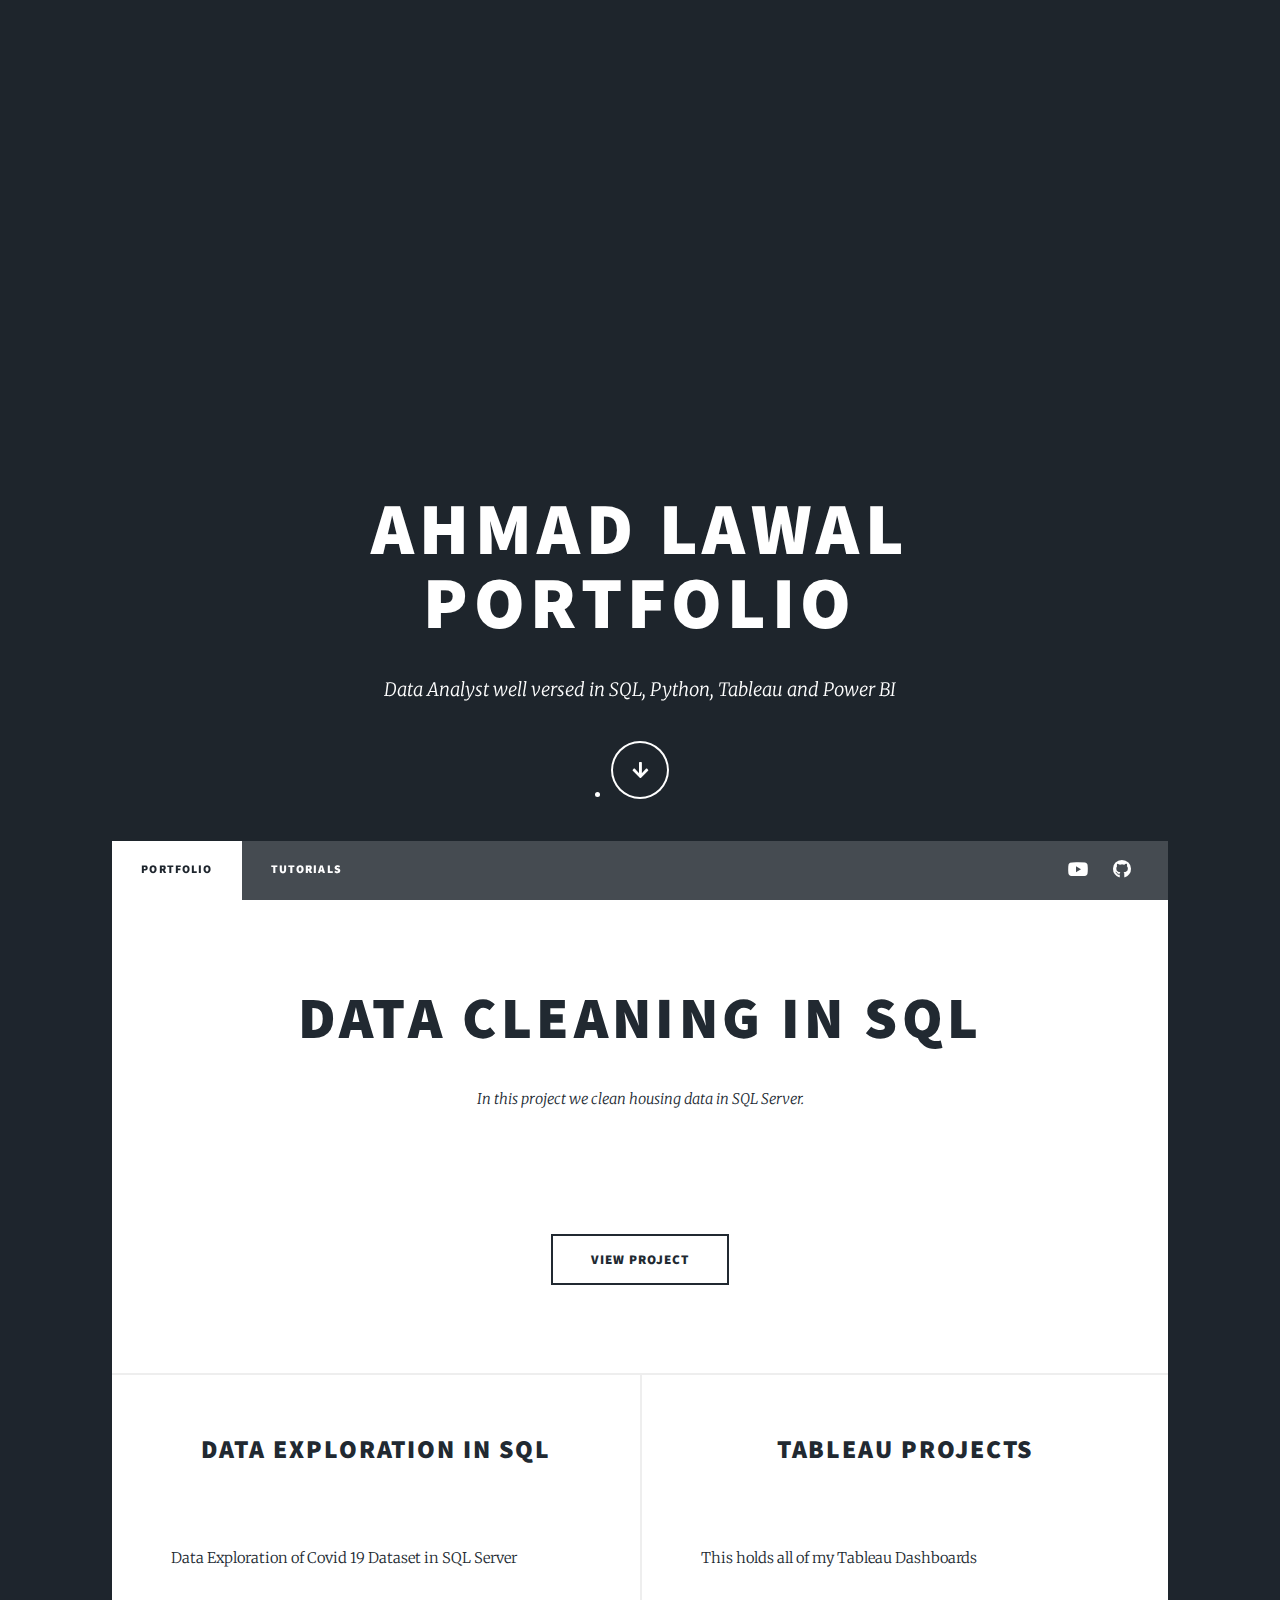
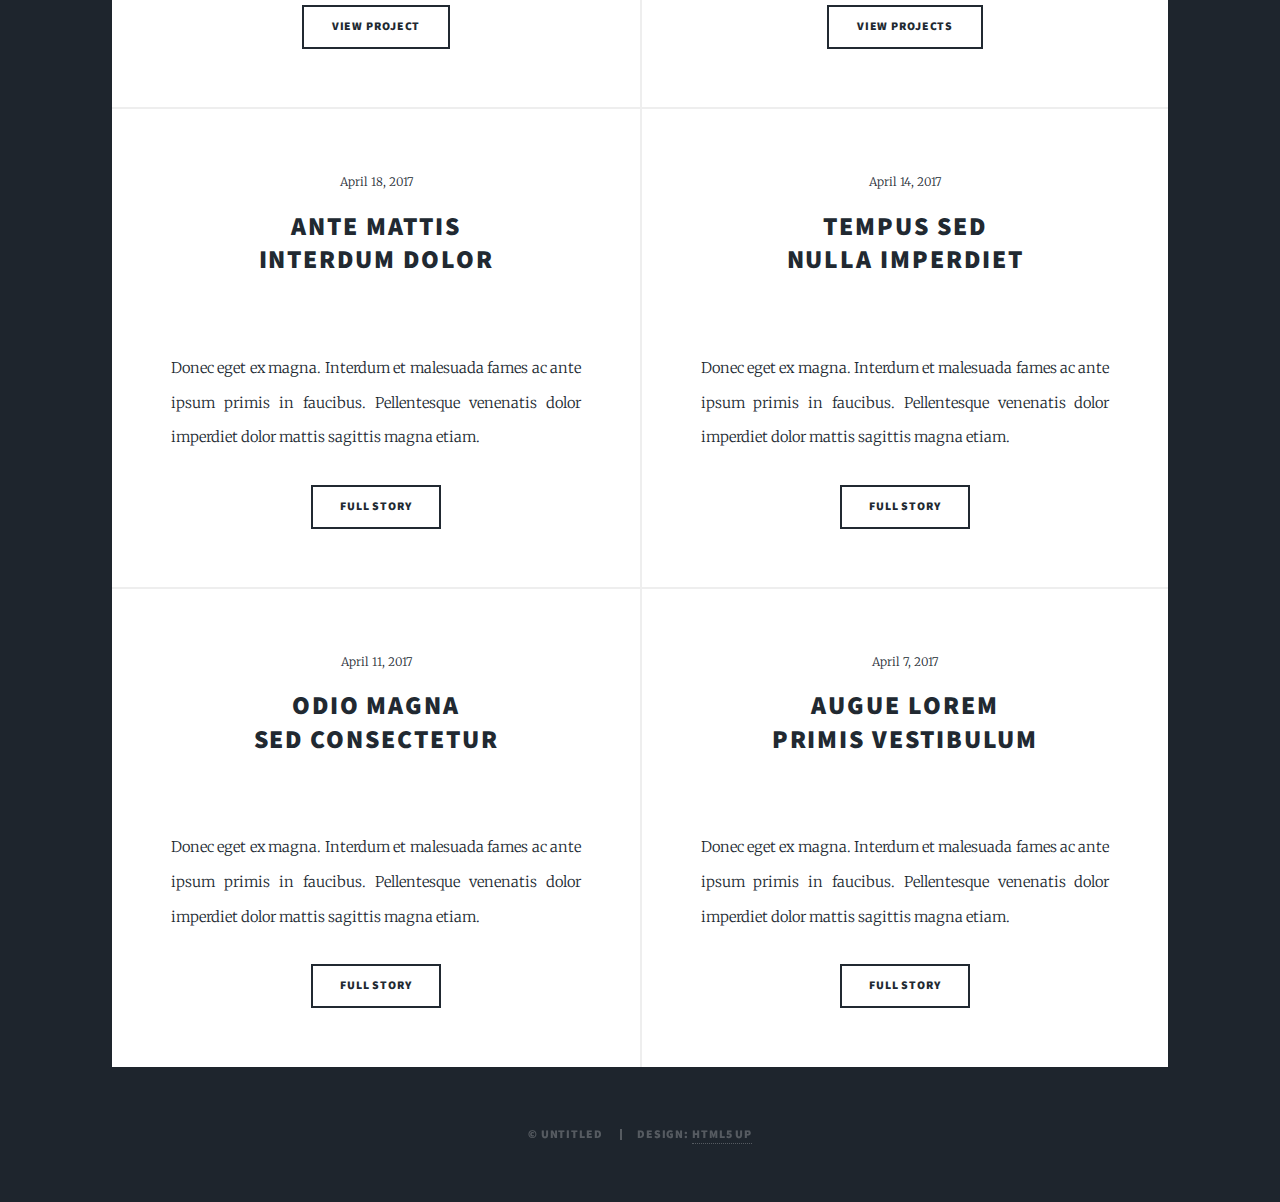
==== index.html @ 42cfc55e "Add files via upload" ====
<!DOCTYPE HTML>
<!--
	Massively by HTML5 UP
	html5up.net | @ajlkn
	Free for personal and commercial use under the CCA 3.0 license (html5up.net/license)
-->
<html>

<head>
	<title>Ahmad Lawal Portfolio</title>
	<meta charset="utf-8" />
	<meta name="viewport" content="width=device-width, initial-scale=1, user-scalable=no" />
	<link rel="stylesheet" href="assets/css/main.css" />
	<noscript>
		<link rel="stylesheet" href="assets/css/noscript.css" />
	</noscript>
</head>

<body class="is-preload">

	<!-- Wrapper -->
	<div id="wrapper" class="fade-in">

		<!-- Intro -->
		<div id="intro">
			<h1>Ahmad Lawal<br />
				Portfolio</h1>
			<p>Data Analyst well versed in SQL, Python, Tableau and Power BI </p>
			<li><a href="#header" class="button icon solid solo fa-arrow-down scrolly">Continue</a></li>
			</ul>
		</div>

		<!-- Header -->
		<header id="header">
			<a href="index.html" class="logo">AhmadLawal</a>
		</header>

		<!-- Nav -->
		<nav id="nav">
			<ul class="links">
				<li class="active"><a href="index.html">Portfolio</a></li>
				<li><a href="genericCopy.html">Tutorials</a></li>
			</ul>
			<ul class="icons">
				<li><a href="https://www.youtube.com/channel/UCa8ldXx93PBkdhGAXBpEZ_g"
						class="icon brands fa-youtube"><span class="label">Instagram</span></a></li>
				<li><a href="https://github.com/ameeguy" class="icon brands fa-github"><span
							class="label">GitHub</span></a></li>
			</ul>
		</nav>

		<!-- Main -->
		<div id="main">

			<!-- Featured Post -->
			<article class="post featured">
				<header class="major">

					<h2><a href="#">Data Cleaning in SQL</a></h2>
					<p>In this project we clean housing data in SQL Server.</p>
				</header>
				<a href="#" class="image main"><img src="images/pic01.jpg" alt="" /></a>
				<ul class="actions special">
					<li><a href="#" class="button large">View project</a></li>
				</ul>
			</article>

			<!-- Posts -->
			<section class="posts">
				<article>
					<header>

						<h2><a href="https://github.com/ameeguy/PortfolioProject/blob/main/covid.sql">Data Exploration
								in SQL</a></h2>
					</header>
					<a href="https://github.com/ameeguy/PortfolioProject/blob/main/covid.sql" class="image fit"><img
							src="images/covid.jpg" alt="" /></a>
					<p>Data Exploration of Covid 19 Dataset in SQL Server</p>
					<ul class="actions special">
						<li><a href="https://github.com/ameeguy/PortfolioProject/blob/main/covid.sql"
								class="button">View Project</a></li>
					</ul>
				</article>
				<article>
					<header>

						<h2><a href="https://public.tableau.com/app/profile/ahmad.lawal">Tableau Projects</a></h2>
					</header>
					<a href="https://public.tableau.com/app/profile/ahmad.lawal" class="image fit"><img
							src="images/tableau.png" alt="" /></a>
					<p>This holds all of my Tableau Dashboards</p>
					<ul class="actions special">
						<li><a href="https://public.tableau.com/app/profile/ahmad.lawal" class="button">View
								Projects</a></li>
					</ul>
				</article>
				<article>
					<header>
						<span class="date">April 18, 2017</span>
						<h2><a href="#">Ante mattis<br />
								interdum dolor</a></h2>
					</header>
					<a href="#" class="image fit"><img src="images/pic04.jpg" alt="" /></a>
					<p>Donec eget ex magna. Interdum et malesuada fames ac ante ipsum primis in faucibus. Pellentesque
						venenatis dolor imperdiet dolor mattis sagittis magna etiam.</p>
					<ul class="actions special">
						<li><a href="#" class="button">Full Story</a></li>
					</ul>
				</article>
				<article>
					<header>
						<span class="date">April 14, 2017</span>
						<h2><a href="#">Tempus sed<br />
								nulla imperdiet</a></h2>
					</header>
					<a href="#" class="image fit"><img src="images/pic05.jpg" alt="" /></a>
					<p>Donec eget ex magna. Interdum et malesuada fames ac ante ipsum primis in faucibus. Pellentesque
						venenatis dolor imperdiet dolor mattis sagittis magna etiam.</p>
					<ul class="actions special">
						<li><a href="#" class="button">Full Story</a></li>
					</ul>
				</article>
				<article>
					<header>
						<span class="date">April 11, 2017</span>
						<h2><a href="#">Odio magna<br />
								sed consectetur</a></h2>
					</header>
					<a href="#" class="image fit"><img src="images/pic06.jpg" alt="" /></a>
					<p>Donec eget ex magna. Interdum et malesuada fames ac ante ipsum primis in faucibus. Pellentesque
						venenatis dolor imperdiet dolor mattis sagittis magna etiam.</p>
					<ul class="actions special">
						<li><a href="#" class="button">Full Story</a></li>
					</ul>
				</article>
				<article>
					<header>
						<span class="date">April 7, 2017</span>
						<h2><a href="#">Augue lorem<br />
								primis vestibulum</a></h2>
					</header>
					<a href="#" class="image fit"><img src="images/pic07.jpg" alt="" /></a>
					<p>Donec eget ex magna. Interdum et malesuada fames ac ante ipsum primis in faucibus. Pellentesque
						venenatis dolor imperdiet dolor mattis sagittis magna etiam.</p>
					<ul class="actions special">
						<li><a href="#" class="button">Full Story</a></li>
					</ul>
				</article>
			</section>

			<!-- Footer check generic.html for paginations -->


		</div>

		<!-- Footer -->
		<footer id="footer">
			<!-- <section>
				<form method="post" action="#">
					<div class="fields">
						<div class="field">
							<label for="name">Name</label>
							<input type="text" name="name" id="name" />
						</div>
						<div class="field">
							<label for="email">Email</label>
							<input type="text" name="email" id="email" />
						</div>
						<div class="field">
							<label for="message">Message</label>
							<textarea name="message" id="message" rows="3"></textarea>
						</div>
					</div>
					<ul class="actions">
						<li><input type="submit" value="Send Message" /></li>
					</ul>
				</form>
			</section> -->
			<!-- <section class="split contact">
				<section class="alt">
					<h3>Address</h3>
					<p>1234 Somewhere Road #87257<br />
						Nashville, TN 00000-0000</p>
				</section>
				<section>
					<h3>Phone</h3>
					<p><a href="#">(000) 000-0000</a></p>
				</section>
				<section>
					<h3>Email</h3>
					<p><a href="#">info@untitled.tld</a></p>
				</section>
				<section>
					<h3>Social</h3>
					<ul class="icons alt">
						<li><a href="#" class="icon brands alt fa-twitter"><span class="label">Twitter</span></a></li>
						<li><a href="#" class="icon brands alt fa-facebook-f"><span class="label">Facebook</span></a>
						</li>
						<li><a href="#" class="icon brands alt fa-instagram"><span class="label">Instagram</span></a>
						</li>
						<li><a href="#" class="icon brands alt fa-github"><span class="label">GitHub</span></a></li>
					</ul>
				</section>
			</section> -->
		</footer>

		<!-- Copyright -->
		<div id="copyright">
			<ul>
				<li>&copy; Untitled</li>
				<li>Design: <a href="https://html5up.net">HTML5 UP</a></li>
			</ul>
		</div>

	</div>

	<!-- Scripts -->
	<script src="assets/js/jquery.min.js"></script>
	<script src="assets/js/jquery.scrollex.min.js"></script>
	<script src="assets/js/jquery.scrolly.min.js"></script>
	<script src="assets/js/browser.min.js"></script>
	<script src="assets/js/breakpoints.min.js"></script>
	<script src="assets/js/util.js"></script>
	<script src="assets/js/main.js"></script>

</body>

</html>
---- assets/css/main.css ----
@import url(fontawesome-all.min.css);
@import url("https://fonts.googleapis.com/css?family=Merriweather:300,700,300italic,700italic|Source+Sans+Pro:900");

/*
	Massively by HTML5 UP
	html5up.net | @ajlkn
	Free for personal and commercial use under the CCA 3.0 license (html5up.net/license)
*/

html, body, div, span, applet, object,
iframe, h1, h2, h3, h4, h5, h6, p, blockquote,
pre, a, abbr, acronym, address, big, cite,
code, del, dfn, em, img, ins, kbd, q, s, samp,
small, strike, strong, sub, sup, tt, var, b,
u, i, center, dl, dt, dd, ol, ul, li, fieldset,
form, label, legend, table, caption, tbody,
tfoot, thead, tr, th, td, article, aside,
canvas, details, embed, figure, figcaption,
footer, header, hgroup, menu, nav, output, ruby,
section, summary, time, mark, audio, video {
	margin: 0;
	padding: 0;
	border: 0;
	font-size: 100%;
	font: inherit;
	vertical-align: baseline;}

article, aside, details, figcaption, figure,
footer, header, hgroup, menu, nav, section {
	display: block;}

body {
	line-height: 1;
}

ol, ul {
	list-style: none;
}

blockquote, q {
	quotes: none;
}

	blockquote:before, blockquote:after, q:before, q:after {
		content: '';
		content: none;
	}

table {
	border-collapse: collapse;
	border-spacing: 0;
}

body {
	-webkit-text-size-adjust: none;
}

mark {
	background-color: transparent;
	color: inherit;
}

input::-moz-focus-inner {
	border: 0;
	padding: 0;
}

input, select, textarea {
	-moz-appearance: none;
	-webkit-appearance: none;
	-ms-appearance: none;
	appearance: none;
}

/* Basic */

	@-ms-viewport {
		width: device-width;
	}

	body {
		-ms-overflow-style: scrollbar;
	}

	@media screen and (max-width: 480px) {

		html, body {
			min-width: 320px;
		}

	}

	html {
		box-sizing: border-box;
	}

	*, *:before, *:after {
		box-sizing: inherit;
	}

	body {
		background-color: #1e252d;
	}

		body.is-preload *, body.is-preload *:before, body.is-preload *:after {
			-moz-animation: none !important;
			-webkit-animation: none !important;
			-ms-animation: none !important;
			animation: none !important;
			-moz-transition: none !important;
			-webkit-transition: none !important;
			-ms-transition: none !important;
			transition: none !important;
		}

/* Type */

	html {
		font-size: 16pt;
	}

		@media screen and (max-width: 1680px) {

			html {
				font-size: 12pt;
			}

		}

		@media screen and (max-width: 1280px) {

			html {
				font-size: 11pt;
			}

		}

		@media screen and (max-width: 360px) {

			html {
				font-size: 10pt;
			}

		}

	body {
		color: #212931;
	}

	body, input, select, textarea {
		font-family: "Merriweather", Georgia, serif;
		font-weight: 300;
		font-size: 1rem;
		line-height: 2.375;
	}

	a {
		-moz-transition: color 0.2s ease-in-out, background-color 0.2s ease-in-out, border-color 0.2s ease-in-out, box-shadow 0.2s ease-in-out;
		-webkit-transition: color 0.2s ease-in-out, background-color 0.2s ease-in-out, border-color 0.2s ease-in-out, box-shadow 0.2s ease-in-out;
		-ms-transition: color 0.2s ease-in-out, background-color 0.2s ease-in-out, border-color 0.2s ease-in-out, box-shadow 0.2s ease-in-out;
		transition: color 0.2s ease-in-out, background-color 0.2s ease-in-out, border-color 0.2s ease-in-out, box-shadow 0.2s ease-in-out;
		border-bottom: dotted 1px;
		text-decoration: none;
	}

		a:hover {
			border-bottom-color: transparent;
		}

	strong, b {
		font-weight: 600;
	}

	em, i {
		font-style: italic;
	}

	p {
		text-align: justify;
		margin: 0 0 2rem 0;
	}

	h1, h2, h3, h4, h5, h6 {
		font-family: "Source Sans Pro", Helvetica, sans-serif;
		font-weight: 900;
		line-height: 1.5;
		letter-spacing: 0.075em;
		text-transform: uppercase;
		margin: 0 0 1rem 0;
	}

		h1 a, h2 a, h3 a, h4 a, h5 a, h6 a {
			border-bottom: 0;
			color: inherit;
			text-decoration: none;
		}

	h1 {
		font-size: 4rem;
		line-height: 1.1;
		margin: 0 0 2rem 0;
	}

	h2 {
		font-size: 1.75rem;
		line-height: 1.3;
		margin: 0 0 1.5rem 0;
	}

	h3 {
		font-size: 1.25rem;
		margin: 0 0 1.5rem 0;
	}

	h4 {
		font-size: 1rem;
	}

	h5 {
		font-size: 0.9rem;
	}

	h6 {
		font-size: 0.8rem;
	}

	sub {
		font-size: 0.8rem;
		position: relative;
		top: 0.5rem;
	}

	sup {
		font-size: 0.8rem;
		position: relative;
		top: -0.5rem;
	}

	blockquote {
		border-left: solid 4px;
		font-style: italic;
		margin: 0 0 2rem 0;
		padding: 0.5rem 0 0.5rem 2rem;
	}

	code {
		border: solid 2px;
		font-family: "Courier New", monospace;
		font-size: 0.9rem;
		margin: 0 0.25rem;
		padding: 0.25rem 0.65rem;
	}

	pre {
		-webkit-overflow-scrolling: touch;
		font-family: "Courier New", monospace;
		font-size: 0.9rem;
		margin: 0 0 2rem 0;
	}

		pre code {
			display: block;
			line-height: 1.75;
			padding: 1rem 1.5rem;
			overflow-x: auto;
		}

	hr {
		border: 0;
		border-bottom: solid 2px;
		margin: 3rem 0;
	}

		hr.major {
			margin: 5rem 0;
		}

	.align-left {
		text-align: left;
	}

	.align-center {
		text-align: center;
	}

	.align-right {
		text-align: right;
	}

	input, select, textarea {
		color: #212931;
	}

	a {
		color: #212931;
		border-bottom-color: rgba(33, 41, 49, 0.5);
	}

		a:hover {
			border-bottom-color: transparent;
			color: #18bfef !important;
		}

	strong, b {
		color: #212931;
	}

	h1, h2, h3, h4, h5, h6 {
		color: #212931;
	}

	blockquote {
		border-left-color: #eeeeee;
	}

	code {
		background: rgba(220, 220, 220, 0.25);
		border-color: #eeeeee;
	}

	hr {
		border-bottom-color: #eeeeee;
	}

/* Row */

	.row {
		display: flex;
		flex-wrap: wrap;
		box-sizing: border-box;
		align-items: stretch;
	}

		.row > * {
			box-sizing: border-box;
		}

		.row.gtr-uniform > * > :last-child {
			margin-bottom: 0;
		}

		.row.aln-left {
			justify-content: flex-start;
		}

		.row.aln-center {
			justify-content: center;
		}

		.row.aln-right {
			justify-content: flex-end;
		}

		.row.aln-top {
			align-items: flex-start;
		}

		.row.aln-middle {
			align-items: center;
		}

		.row.aln-bottom {
			align-items: flex-end;
		}

		.row > .imp {
			order: -1;
		}

		.row > .col-1 {
			width: 8.33333%;
		}

		.row > .off-1 {
			margin-left: 8.33333%;
		}

		.row > .col-2 {
			width: 16.66667%;
		}

		.row > .off-2 {
			margin-left: 16.66667%;
		}

		.row > .col-3 {
			width: 25%;
		}

		.row > .off-3 {
			margin-left: 25%;
		}

		.row > .col-4 {
			width: 33.33333%;
		}

		.row > .off-4 {
			margin-left: 33.33333%;
		}

		.row > .col-5 {
			width: 41.66667%;
		}

		.row > .off-5 {
			margin-left: 41.66667%;
		}

		.row > .col-6 {
			width: 50%;
		}

		.row > .off-6 {
			margin-left: 50%;
		}

		.row > .col-7 {
			width: 58.33333%;
		}

		.row > .off-7 {
			margin-left: 58.33333%;
		}

		.row > .col-8 {
			width: 66.66667%;
		}

		.row > .off-8 {
			margin-left: 66.66667%;
		}

		.row > .col-9 {
			width: 75%;
		}

		.row > .off-9 {
			margin-left: 75%;
		}

		.row > .col-10 {
			width: 83.33333%;
		}

		.row > .off-10 {
			margin-left: 83.33333%;
		}

		.row > .col-11 {
			width: 91.66667%;
		}

		.row > .off-11 {
			margin-left: 91.66667%;
		}

		.row > .col-12 {
			width: 100%;
		}

		.row > .off-12 {
			margin-left: 100%;
		}

		.row.gtr-0 {
			margin-top: 0;
			margin-left: 0rem;
		}

			.row.gtr-0 > * {
				padding: 0 0 0 0rem;
			}

			.row.gtr-0.gtr-uniform {
				margin-top: 0rem;
			}

				.row.gtr-0.gtr-uniform > * {
					padding-top: 0rem;
				}

		.row.gtr-25 {
			margin-top: 0;
			margin-left: -0.375rem;
		}

			.row.gtr-25 > * {
				padding: 0 0 0 0.375rem;
			}

			.row.gtr-25.gtr-uniform {
				margin-top: -0.375rem;
			}

				.row.gtr-25.gtr-uniform > * {
					padding-top: 0.375rem;
				}

		.row.gtr-50 {
			margin-top: 0;
			margin-left: -0.75rem;
		}

			.row.gtr-50 > * {
				padding: 0 0 0 0.75rem;
			}

			.row.gtr-50.gtr-uniform {
				margin-top: -0.75rem;
			}

				.row.gtr-50.gtr-uniform > * {
					padding-top: 0.75rem;
				}

		.row {
			margin-top: 0;
			margin-left: -1.5rem;
		}

			.row > * {
				padding: 0 0 0 1.5rem;
			}

			.row.gtr-uniform {
				margin-top: -1.5rem;
			}

				.row.gtr-uniform > * {
					padding-top: 1.5rem;
				}

		.row.gtr-150 {
			margin-top: 0;
			margin-left: -2.25rem;
		}

			.row.gtr-150 > * {
				padding: 0 0 0 2.25rem;
			}

			.row.gtr-150.gtr-uniform {
				margin-top: -2.25rem;
			}

				.row.gtr-150.gtr-uniform > * {
					padding-top: 2.25rem;
				}

		.row.gtr-200 {
			margin-top: 0;
			margin-left: -3rem;
		}

			.row.gtr-200 > * {
				padding: 0 0 0 3rem;
			}

			.row.gtr-200.gtr-uniform {
				margin-top: -3rem;
			}

				.row.gtr-200.gtr-uniform > * {
					padding-top: 3rem;
				}

		@media screen and (max-width: 1680px) {

			.row {
				display: flex;
				flex-wrap: wrap;
				box-sizing: border-box;
				align-items: stretch;
			}

				.row > * {
					box-sizing: border-box;
				}

				.row.gtr-uniform > * > :last-child {
					margin-bottom: 0;
				}

				.row.aln-left {
					justify-content: flex-start;
				}

				.row.aln-center {
					justify-content: center;
				}

				.row.aln-right {
					justify-content: flex-end;
				}

				.row.aln-top {
					align-items: flex-start;
				}

				.row.aln-middle {
					align-items: center;
				}

				.row.aln-bottom {
					align-items: flex-end;
				}

				.row > .imp-xlarge {
					order: -1;
				}

				.row > .col-1-xlarge {
					width: 8.33333%;
				}

				.row > .off-1-xlarge {
					margin-left: 8.33333%;
				}

				.row > .col-2-xlarge {
					width: 16.66667%;
				}

				.row > .off-2-xlarge {
					margin-left: 16.66667%;
				}

				.row > .col-3-xlarge {
					width: 25%;
				}

				.row > .off-3-xlarge {
					margin-left: 25%;
				}

				.row > .col-4-xlarge {
					width: 33.33333%;
				}

				.row > .off-4-xlarge {
					margin-left: 33.33333%;
				}

				.row > .col-5-xlarge {
					width: 41.66667%;
				}

				.row > .off-5-xlarge {
					margin-left: 41.66667%;
				}

				.row > .col-6-xlarge {
					width: 50%;
				}

				.row > .off-6-xlarge {
					margin-left: 50%;
				}

				.row > .col-7-xlarge {
					width: 58.33333%;
				}

				.row > .off-7-xlarge {
					margin-left: 58.33333%;
				}

				.row > .col-8-xlarge {
					width: 66.66667%;
				}

				.row > .off-8-xlarge {
					margin-left: 66.66667%;
				}

				.row > .col-9-xlarge {
					width: 75%;
				}

				.row > .off-9-xlarge {
					margin-left: 75%;
				}

				.row > .col-10-xlarge {
					width: 83.33333%;
				}

				.row > .off-10-xlarge {
					margin-left: 83.33333%;
				}

				.row > .col-11-xlarge {
					width: 91.66667%;
				}

				.row > .off-11-xlarge {
					margin-left: 91.66667%;
				}

				.row > .col-12-xlarge {
					width: 100%;
				}

				.row > .off-12-xlarge {
					margin-left: 100%;
				}

				.row.gtr-0 {
					margin-top: 0;
					margin-left: 0rem;
				}

					.row.gtr-0 > * {
						padding: 0 0 0 0rem;
					}

					.row.gtr-0.gtr-uniform {
						margin-top: 0rem;
					}

						.row.gtr-0.gtr-uniform > * {
							padding-top: 0rem;
						}

				.row.gtr-25 {
					margin-top: 0;
					margin-left: -0.375rem;
				}

					.row.gtr-25 > * {
						padding: 0 0 0 0.375rem;
					}

					.row.gtr-25.gtr-uniform {
						margin-top: -0.375rem;
					}

						.row.gtr-25.gtr-uniform > * {
							padding-top: 0.375rem;
						}

				.row.gtr-50 {
					margin-top: 0;
					margin-left: -0.75rem;
				}

					.row.gtr-50 > * {
						padding: 0 0 0 0.75rem;
					}

					.row.gtr-50.gtr-uniform {
						margin-top: -0.75rem;
					}

						.row.gtr-50.gtr-uniform > * {
							padding-top: 0.75rem;
						}

				.row {
					margin-top: 0;
					margin-left: -1.5rem;
				}

					.row > * {
						padding: 0 0 0 1.5rem;
					}

					.row.gtr-uniform {
						margin-top: -1.5rem;
					}

						.row.gtr-uniform > * {
							padding-top: 1.5rem;
						}

				.row.gtr-150 {
					margin-top: 0;
					margin-left: -2.25rem;
				}

					.row.gtr-150 > * {
						padding: 0 0 0 2.25rem;
					}

					.row.gtr-150.gtr-uniform {
						margin-top: -2.25rem;
					}

						.row.gtr-150.gtr-uniform > * {
							padding-top: 2.25rem;
						}

				.row.gtr-200 {
					margin-top: 0;
					margin-left: -3rem;
				}

					.row.gtr-200 > * {
						padding: 0 0 0 3rem;
					}

					.row.gtr-200.gtr-uniform {
						margin-top: -3rem;
					}

						.row.gtr-200.gtr-uniform > * {
							padding-top: 3rem;
						}

		}

		@media screen and (max-width: 1280px) {

			.row {
				display: flex;
				flex-wrap: wrap;
				box-sizing: border-box;
				align-items: stretch;
			}

				.row > * {
					box-sizing: border-box;
				}

				.row.gtr-uniform > * > :last-child {
					margin-bottom: 0;
				}

				.row.aln-left {
					justify-content: flex-start;
				}

				.row.aln-center {
					justify-content: center;
				}

				.row.aln-right {
					justify-content: flex-end;
				}

				.row.aln-top {
					align-items: flex-start;
				}

				.row.aln-middle {
					align-items: center;
				}

				.row.aln-bottom {
					align-items: flex-end;
				}

				.row > .imp-large {
					order: -1;
				}

				.row > .col-1-large {
					width: 8.33333%;
				}

				.row > .off-1-large {
					margin-left: 8.33333%;
				}

				.row > .col-2-large {
					width: 16.66667%;
				}

				.row > .off-2-large {
					margin-left: 16.66667%;
				}

				.row > .col-3-large {
					width: 25%;
				}

				.row > .off-3-large {
					margin-left: 25%;
				}

				.row > .col-4-large {
					width: 33.33333%;
				}

				.row > .off-4-large {
					margin-left: 33.33333%;
				}

				.row > .col-5-large {
					width: 41.66667%;
				}

				.row > .off-5-large {
					margin-left: 41.66667%;
				}

				.row > .col-6-large {
					width: 50%;
				}

				.row > .off-6-large {
					margin-left: 50%;
				}

				.row > .col-7-large {
					width: 58.33333%;
				}

				.row > .off-7-large {
					margin-left: 58.33333%;
				}

				.row > .col-8-large {
					width: 66.66667%;
				}

				.row > .off-8-large {
					margin-left: 66.66667%;
				}

				.row > .col-9-large {
					width: 75%;
				}

				.row > .off-9-large {
					margin-left: 75%;
				}

				.row > .col-10-large {
					width: 83.33333%;
				}

				.row > .off-10-large {
					margin-left: 83.33333%;
				}

				.row > .col-11-large {
					width: 91.66667%;
				}

				.row > .off-11-large {
					margin-left: 91.66667%;
				}

				.row > .col-12-large {
					width: 100%;
				}

				.row > .off-12-large {
					margin-left: 100%;
				}

				.row.gtr-0 {
					margin-top: 0;
					margin-left: 0rem;
				}

					.row.gtr-0 > * {
						padding: 0 0 0 0rem;
					}

					.row.gtr-0.gtr-uniform {
						margin-top: 0rem;
					}

						.row.gtr-0.gtr-uniform > * {
							padding-top: 0rem;
						}

				.row.gtr-25 {
					margin-top: 0;
					margin-left: -0.375rem;
				}

					.row.gtr-25 > * {
						padding: 0 0 0 0.375rem;
					}

					.row.gtr-25.gtr-uniform {
						margin-top: -0.375rem;
					}

						.row.gtr-25.gtr-uniform > * {
							padding-top: 0.375rem;
						}

				.row.gtr-50 {
					margin-top: 0;
					margin-left: -0.75rem;
				}

					.row.gtr-50 > * {
						padding: 0 0 0 0.75rem;
					}

					.row.gtr-50.gtr-uniform {
						margin-top: -0.75rem;
					}

						.row.gtr-50.gtr-uniform > * {
							padding-top: 0.75rem;
						}

				.row {
					margin-top: 0;
					margin-left: -1.5rem;
				}

					.row > * {
						padding: 0 0 0 1.5rem;
					}

					.row.gtr-uniform {
						margin-top: -1.5rem;
					}

						.row.gtr-uniform > * {
							padding-top: 1.5rem;
						}

				.row.gtr-150 {
					margin-top: 0;
					margin-left: -2.25rem;
				}

					.row.gtr-150 > * {
						padding: 0 0 0 2.25rem;
					}

					.row.gtr-150.gtr-uniform {
						margin-top: -2.25rem;
					}

						.row.gtr-150.gtr-uniform > * {
							padding-top: 2.25rem;
						}

				.row.gtr-200 {
					margin-top: 0;
					margin-left: -3rem;
				}

					.row.gtr-200 > * {
						padding: 0 0 0 3rem;
					}

					.row.gtr-200.gtr-uniform {
						margin-top: -3rem;
					}

						.row.gtr-200.gtr-uniform > * {
							padding-top: 3rem;
						}

		}

		@media screen and (max-width: 980px) {

			.row {
				display: flex;
				flex-wrap: wrap;
				box-sizing: border-box;
				align-items: stretch;
			}

				.row > * {
					box-sizing: border-box;
				}

				.row.gtr-uniform > * > :last-child {
					margin-bottom: 0;
				}

				.row.aln-left {
					justify-content: flex-start;
				}

				.row.aln-center {
					justify-content: center;
				}

				.row.aln-right {
					justify-content: flex-end;
				}

				.row.aln-top {
					align-items: flex-start;
				}

				.row.aln-middle {
					align-items: center;
				}

				.row.aln-bottom {
					align-items: flex-end;
				}

				.row > .imp-medium {
					order: -1;
				}

				.row > .col-1-medium {
					width: 8.33333%;
				}

				.row > .off-1-medium {
					margin-left: 8.33333%;
				}

				.row > .col-2-medium {
					width: 16.66667%;
				}

				.row > .off-2-medium {
					margin-left: 16.66667%;
				}

				.row > .col-3-medium {
					width: 25%;
				}

				.row > .off-3-medium {
					margin-left: 25%;
				}

				.row > .col-4-medium {
					width: 33.33333%;
				}

				.row > .off-4-medium {
					margin-left: 33.33333%;
				}

				.row > .col-5-medium {
					width: 41.66667%;
				}

				.row > .off-5-medium {
					margin-left: 41.66667%;
				}

				.row > .col-6-medium {
					width: 50%;
				}

				.row > .off-6-medium {
					margin-left: 50%;
				}

				.row > .col-7-medium {
					width: 58.33333%;
				}

				.row > .off-7-medium {
					margin-left: 58.33333%;
				}

				.row > .col-8-medium {
					width: 66.66667%;
				}

				.row > .off-8-medium {
					margin-left: 66.66667%;
				}

				.row > .col-9-medium {
					width: 75%;
				}

				.row > .off-9-medium {
					margin-left: 75%;
				}

				.row > .col-10-medium {
					width: 83.33333%;
				}

				.row > .off-10-medium {
					margin-left: 83.33333%;
				}

				.row > .col-11-medium {
					width: 91.66667%;
				}

				.row > .off-11-medium {
					margin-left: 91.66667%;
				}

				.row > .col-12-medium {
					width: 100%;
				}

				.row > .off-12-medium {
					margin-left: 100%;
				}

				.row.gtr-0 {
					margin-top: 0;
					margin-left: 0rem;
				}

					.row.gtr-0 > * {
						padding: 0 0 0 0rem;
					}

					.row.gtr-0.gtr-uniform {
						margin-top: 0rem;
					}

						.row.gtr-0.gtr-uniform > * {
							padding-top: 0rem;
						}

				.row.gtr-25 {
					margin-top: 0;
					margin-left: -0.375rem;
				}

					.row.gtr-25 > * {
						padding: 0 0 0 0.375rem;
					}

					.row.gtr-25.gtr-uniform {
						margin-top: -0.375rem;
					}

						.row.gtr-25.gtr-uniform > * {
							padding-top: 0.375rem;
						}

				.row.gtr-50 {
					margin-top: 0;
					margin-left: -0.75rem;
				}

					.row.gtr-50 > * {
						padding: 0 0 0 0.75rem;
					}

					.row.gtr-50.gtr-uniform {
						margin-top: -0.75rem;
					}

						.row.gtr-50.gtr-uniform > * {
							padding-top: 0.75rem;
						}

				.row {
					margin-top: 0;
					margin-left: -1.5rem;
				}

					.row > * {
						padding: 0 0 0 1.5rem;
					}

					.row.gtr-uniform {
						margin-top: -1.5rem;
					}

						.row.gtr-uniform > * {
							padding-top: 1.5rem;
						}

				.row.gtr-150 {
					margin-top: 0;
					margin-left: -2.25rem;
				}

					.row.gtr-150 > * {
						padding: 0 0 0 2.25rem;
					}

					.row.gtr-150.gtr-uniform {
						margin-top: -2.25rem;
					}

						.row.gtr-150.gtr-uniform > * {
							padding-top: 2.25rem;
						}

				.row.gtr-200 {
					margin-top: 0;
					margin-left: -3rem;
				}

					.row.gtr-200 > * {
						padding: 0 0 0 3rem;
					}

					.row.gtr-200.gtr-uniform {
						margin-top: -3rem;
					}

						.row.gtr-200.gtr-uniform > * {
							padding-top: 3rem;
						}

		}

		@media screen and (max-width: 736px) {

			.row {
				display: flex;
				flex-wrap: wrap;
				box-sizing: border-box;
				align-items: stretch;
			}

				.row > * {
					box-sizing: border-box;
				}

				.row.gtr-uniform > * > :last-child {
					margin-bottom: 0;
				}

				.row.aln-left {
					justify-content: flex-start;
				}

				.row.aln-center {
					justify-content: center;
				}

				.row.aln-right {
					justify-content: flex-end;
				}

				.row.aln-top {
					align-items: flex-start;
				}

				.row.aln-middle {
					align-items: center;
				}

				.row.aln-bottom {
					align-items: flex-end;
				}

				.row > .imp-small {
					order: -1;
				}

				.row > .col-1-small {
					width: 8.33333%;
				}

				.row > .off-1-small {
					margin-left: 8.33333%;
				}

				.row > .col-2-small {
					width: 16.66667%;
				}

				.row > .off-2-small {
					margin-left: 16.66667%;
				}

				.row > .col-3-small {
					width: 25%;
				}

				.row > .off-3-small {
					margin-left: 25%;
				}

				.row > .col-4-small {
					width: 33.33333%;
				}

				.row > .off-4-small {
					margin-left: 33.33333%;
				}

				.row > .col-5-small {
					width: 41.66667%;
				}

				.row > .off-5-small {
					margin-left: 41.66667%;
				}

				.row > .col-6-small {
					width: 50%;
				}

				.row > .off-6-small {
					margin-left: 50%;
				}

				.row > .col-7-small {
					width: 58.33333%;
				}

				.row > .off-7-small {
					margin-left: 58.33333%;
				}

				.row > .col-8-small {
					width: 66.66667%;
				}

				.row > .off-8-small {
					margin-left: 66.66667%;
				}

				.row > .col-9-small {
					width: 75%;
				}

				.row > .off-9-small {
					margin-left: 75%;
				}

				.row > .col-10-small {
					width: 83.33333%;
				}

				.row > .off-10-small {
					margin-left: 83.33333%;
				}

				.row > .col-11-small {
					width: 91.66667%;
				}

				.row > .off-11-small {
					margin-left: 91.66667%;
				}

				.row > .col-12-small {
					width: 100%;
				}

				.row > .off-12-small {
					margin-left: 100%;
				}

				.row.gtr-0 {
					margin-top: 0;
					margin-left: 0rem;
				}

					.row.gtr-0 > * {
						padding: 0 0 0 0rem;
					}

					.row.gtr-0.gtr-uniform {
						margin-top: 0rem;
					}

						.row.gtr-0.gtr-uniform > * {
							padding-top: 0rem;
						}

				.row.gtr-25 {
					margin-top: 0;
					margin-left: -0.375rem;
				}

					.row.gtr-25 > * {
						padding: 0 0 0 0.375rem;
					}

					.row.gtr-25.gtr-uniform {
						margin-top: -0.375rem;
					}

						.row.gtr-25.gtr-uniform > * {
							padding-top: 0.375rem;
						}

				.row.gtr-50 {
					margin-top: 0;
					margin-left: -0.75rem;
				}

					.row.gtr-50 > * {
						padding: 0 0 0 0.75rem;
					}

					.row.gtr-50.gtr-uniform {
						margin-top: -0.75rem;
					}

						.row.gtr-50.gtr-uniform > * {
							padding-top: 0.75rem;
						}

				.row {
					margin-top: 0;
					margin-left: -1.5rem;
				}

					.row > * {
						padding: 0 0 0 1.5rem;
					}

					.row.gtr-uniform {
						margin-top: -1.5rem;
					}

						.row.gtr-uniform > * {
							padding-top: 1.5rem;
						}

				.row.gtr-150 {
					margin-top: 0;
					margin-left: -2.25rem;
				}

					.row.gtr-150 > * {
						padding: 0 0 0 2.25rem;
					}

					.row.gtr-150.gtr-uniform {
						margin-top: -2.25rem;
					}

						.row.gtr-150.gtr-uniform > * {
							padding-top: 2.25rem;
						}

				.row.gtr-200 {
					margin-top: 0;
					margin-left: -3rem;
				}

					.row.gtr-200 > * {
						padding: 0 0 0 3rem;
					}

					.row.gtr-200.gtr-uniform {
						margin-top: -3rem;
					}

						.row.gtr-200.gtr-uniform > * {
							padding-top: 3rem;
						}

		}

		@media screen and (max-width: 480px) {

			.row {
				display: flex;
				flex-wrap: wrap;
				box-sizing: border-box;
				align-items: stretch;
			}

				.row > * {
					box-sizing: border-box;
				}

				.row.gtr-uniform > * > :last-child {
					margin-bottom: 0;
				}

				.row.aln-left {
					justify-content: flex-start;
				}

				.row.aln-center {
					justify-content: center;
				}

				.row.aln-right {
					justify-content: flex-end;
				}

				.row.aln-top {
					align-items: flex-start;
				}

				.row.aln-middle {
					align-items: center;
				}

				.row.aln-bottom {
					align-items: flex-end;
				}

				.row > .imp-xsmall {
					order: -1;
				}

				.row > .col-1-xsmall {
					width: 8.33333%;
				}

				.row > .off-1-xsmall {
					margin-left: 8.33333%;
				}

				.row > .col-2-xsmall {
					width: 16.66667%;
				}

				.row > .off-2-xsmall {
					margin-left: 16.66667%;
				}

				.row > .col-3-xsmall {
					width: 25%;
				}

				.row > .off-3-xsmall {
					margin-left: 25%;
				}

				.row > .col-4-xsmall {
					width: 33.33333%;
				}

				.row > .off-4-xsmall {
					margin-left: 33.33333%;
				}

				.row > .col-5-xsmall {
					width: 41.66667%;
				}

				.row > .off-5-xsmall {
					margin-left: 41.66667%;
				}

				.row > .col-6-xsmall {
					width: 50%;
				}

				.row > .off-6-xsmall {
					margin-left: 50%;
				}

				.row > .col-7-xsmall {
					width: 58.33333%;
				}

				.row > .off-7-xsmall {
					margin-left: 58.33333%;
				}

				.row > .col-8-xsmall {
					width: 66.66667%;
				}

				.row > .off-8-xsmall {
					margin-left: 66.66667%;
				}

				.row > .col-9-xsmall {
					width: 75%;
				}

				.row > .off-9-xsmall {
					margin-left: 75%;
				}

				.row > .col-10-xsmall {
					width: 83.33333%;
				}

				.row > .off-10-xsmall {
					margin-left: 83.33333%;
				}

				.row > .col-11-xsmall {
					width: 91.66667%;
				}

				.row > .off-11-xsmall {
					margin-left: 91.66667%;
				}

				.row > .col-12-xsmall {
					width: 100%;
				}

				.row > .off-12-xsmall {
					margin-left: 100%;
				}

				.row.gtr-0 {
					margin-top: 0;
					margin-left: 0rem;
				}

					.row.gtr-0 > * {
						padding: 0 0 0 0rem;
					}

					.row.gtr-0.gtr-uniform {
						margin-top: 0rem;
					}

						.row.gtr-0.gtr-uniform > * {
							padding-top: 0rem;
						}

				.row.gtr-25 {
					margin-top: 0;
					margin-left: -0.375rem;
				}

					.row.gtr-25 > * {
						padding: 0 0 0 0.375rem;
					}

					.row.gtr-25.gtr-uniform {
						margin-top: -0.375rem;
					}

						.row.gtr-25.gtr-uniform > * {
							padding-top: 0.375rem;
						}

				.row.gtr-50 {
					margin-top: 0;
					margin-left: -0.75rem;
				}

					.row.gtr-50 > * {
						padding: 0 0 0 0.75rem;
					}

					.row.gtr-50.gtr-uniform {
						margin-top: -0.75rem;
					}

						.row.gtr-50.gtr-uniform > * {
							padding-top: 0.75rem;
						}

				.row {
					margin-top: 0;
					margin-left: -1.5rem;
				}

					.row > * {
						padding: 0 0 0 1.5rem;
					}

					.row.gtr-uniform {
						margin-top: -1.5rem;
					}

						.row.gtr-uniform > * {
							padding-top: 1.5rem;
						}

				.row.gtr-150 {
					margin-top: 0;
					margin-left: -2.25rem;
				}

					.row.gtr-150 > * {
						padding: 0 0 0 2.25rem;
					}

					.row.gtr-150.gtr-uniform {
						margin-top: -2.25rem;
					}

						.row.gtr-150.gtr-uniform > * {
							padding-top: 2.25rem;
						}

				.row.gtr-200 {
					margin-top: 0;
					margin-left: -3rem;
				}

					.row.gtr-200 > * {
						padding: 0 0 0 3rem;
					}

					.row.gtr-200.gtr-uniform {
						margin-top: -3rem;
					}

						.row.gtr-200.gtr-uniform > * {
							padding-top: 3rem;
						}

		}

		@media screen and (max-width: 360px) {

			.row {
				display: flex;
				flex-wrap: wrap;
				box-sizing: border-box;
				align-items: stretch;
			}

				.row > * {
					box-sizing: border-box;
				}

				.row.gtr-uniform > * > :last-child {
					margin-bottom: 0;
				}

				.row.aln-left {
					justify-content: flex-start;
				}

				.row.aln-center {
					justify-content: center;
				}

				.row.aln-right {
					justify-content: flex-end;
				}

				.row.aln-top {
					align-items: flex-start;
				}

				.row.aln-middle {
					align-items: center;
				}

				.row.aln-bottom {
					align-items: flex-end;
				}

				.row > .imp-xxsmall {
					order: -1;
				}

				.row > .col-1-xxsmall {
					width: 8.33333%;
				}

				.row > .off-1-xxsmall {
					margin-left: 8.33333%;
				}

				.row > .col-2-xxsmall {
					width: 16.66667%;
				}

				.row > .off-2-xxsmall {
					margin-left: 16.66667%;
				}

				.row > .col-3-xxsmall {
					width: 25%;
				}

				.row > .off-3-xxsmall {
					margin-left: 25%;
				}

				.row > .col-4-xxsmall {
					width: 33.33333%;
				}

				.row > .off-4-xxsmall {
					margin-left: 33.33333%;
				}

				.row > .col-5-xxsmall {
					width: 41.66667%;
				}

				.row > .off-5-xxsmall {
					margin-left: 41.66667%;
				}

				.row > .col-6-xxsmall {
					width: 50%;
				}

				.row > .off-6-xxsmall {
					margin-left: 50%;
				}

				.row > .col-7-xxsmall {
					width: 58.33333%;
				}

				.row > .off-7-xxsmall {
					margin-left: 58.33333%;
				}

				.row > .col-8-xxsmall {
					width: 66.66667%;
				}

				.row > .off-8-xxsmall {
					margin-left: 66.66667%;
				}

				.row > .col-9-xxsmall {
					width: 75%;
				}

				.row > .off-9-xxsmall {
					margin-left: 75%;
				}

				.row > .col-10-xxsmall {
					width: 83.33333%;
				}

				.row > .off-10-xxsmall {
					margin-left: 83.33333%;
				}

				.row > .col-11-xxsmall {
					width: 91.66667%;
				}

				.row > .off-11-xxsmall {
					margin-left: 91.66667%;
				}

				.row > .col-12-xxsmall {
					width: 100%;
				}

				.row > .off-12-xxsmall {
					margin-left: 100%;
				}

				.row.gtr-0 {
					margin-top: 0;
					margin-left: 0rem;
				}

					.row.gtr-0 > * {
						padding: 0 0 0 0rem;
					}

					.row.gtr-0.gtr-uniform {
						margin-top: 0rem;
					}

						.row.gtr-0.gtr-uniform > * {
							padding-top: 0rem;
						}

				.row.gtr-25 {
					margin-top: 0;
					margin-left: -0.375rem;
				}

					.row.gtr-25 > * {
						padding: 0 0 0 0.375rem;
					}

					.row.gtr-25.gtr-uniform {
						margin-top: -0.375rem;
					}

						.row.gtr-25.gtr-uniform > * {
							padding-top: 0.375rem;
						}

				.row.gtr-50 {
					margin-top: 0;
					margin-left: -0.75rem;
				}

					.row.gtr-50 > * {
						padding: 0 0 0 0.75rem;
					}

					.row.gtr-50.gtr-uniform {
						margin-top: -0.75rem;
					}

						.row.gtr-50.gtr-uniform > * {
							padding-top: 0.75rem;
						}

				.row {
					margin-top: 0;
					margin-left: -1.5rem;
				}

					.row > * {
						padding: 0 0 0 1.5rem;
					}

					.row.gtr-uniform {
						margin-top: -1.5rem;
					}

						.row.gtr-uniform > * {
							padding-top: 1.5rem;
						}

				.row.gtr-150 {
					margin-top: 0;
					margin-left: -2.25rem;
				}

					.row.gtr-150 > * {
						padding: 0 0 0 2.25rem;
					}

					.row.gtr-150.gtr-uniform {
						margin-top: -2.25rem;
					}

						.row.gtr-150.gtr-uniform > * {
							padding-top: 2.25rem;
						}

				.row.gtr-200 {
					margin-top: 0;
					margin-left: -3rem;
				}

					.row.gtr-200 > * {
						padding: 0 0 0 3rem;
					}

					.row.gtr-200.gtr-uniform {
						margin-top: -3rem;
					}

						.row.gtr-200.gtr-uniform > * {
							padding-top: 3rem;
						}

		}

/* Box */

	.box {
		border: solid 2px;
		margin-bottom: 2rem;
		padding: 1.5rem;
	}

		.box > :last-child,
		.box > :last-child > :last-child,
		.box > :last-child > :last-child > :last-child {
			margin-bottom: 0;
		}

		.box.alt {
			border: 0;
			border-radius: 0;
			padding: 0;
		}

	.box {
		border-color: #eeeeee;
	}

/* Button */

	input[type="submit"],
	input[type="reset"],
	input[type="button"],
	button,
	.button {
		-moz-appearance: none;
		-webkit-appearance: none;
		-ms-appearance: none;
		appearance: none;
		-moz-transition: background-color 0.2s ease-in-out, box-shadow 0.2s ease-in-out, color 0.2s ease-in-out;
		-webkit-transition: background-color 0.2s ease-in-out, box-shadow 0.2s ease-in-out, color 0.2s ease-in-out;
		-ms-transition: background-color 0.2s ease-in-out, box-shadow 0.2s ease-in-out, color 0.2s ease-in-out;
		transition: background-color 0.2s ease-in-out, box-shadow 0.2s ease-in-out, color 0.2s ease-in-out;
		border: 0;
		border-radius: 0;
		cursor: pointer;
		display: inline-block;
		font-family: "Source Sans Pro", Helvetica, sans-serif;
		font-size: 0.8rem;
		font-weight: 900;
		letter-spacing: 0.075em;
		height: 3rem;
		line-height: 3rem;
		padding: 0 2rem;
		text-align: center;
		text-decoration: none;
		text-transform: uppercase;
		white-space: nowrap;
	}

		input[type="submit"].icon:before,
		input[type="reset"].icon:before,
		input[type="button"].icon:before,
		button.icon:before,
		.button.icon:before {
			margin-right: 0.5rem;
		}

		input[type="submit"].icon.solo,
		input[type="reset"].icon.solo,
		input[type="button"].icon.solo,
		button.icon.solo,
		.button.icon.solo {
			position: relative;
			width: 4rem;
			height: 4rem;
			line-height: 4rem;
			border-radius: 4rem;
			text-indent: 4rem;
			overflow: hidden;
			padding: 0;
			white-space: nowrap;
		}

			input[type="submit"].icon.solo:before,
			input[type="reset"].icon.solo:before,
			input[type="button"].icon.solo:before,
			button.icon.solo:before,
			.button.icon.solo:before {
				position: absolute;
				display: block;
				top: 0;
				left: 0;
				width: inherit;
				height: inherit;
				line-height: inherit;
				font-size: 1.25rem;
				margin-right: 0;
				text-align: center;
				text-indent: 0;
			}

		input[type="submit"].fit,
		input[type="reset"].fit,
		input[type="button"].fit,
		button.fit,
		.button.fit {
			width: 100%;
		}

		input[type="submit"].small,
		input[type="reset"].small,
		input[type="button"].small,
		button.small,
		.button.small {
			font-size: 0.7rem;
			height: 2.5rem;
			line-height: 2.5rem;
			padding: 0 1.5rem;
		}

		input[type="submit"].large,
		input[type="reset"].large,
		input[type="button"].large,
		button.large,
		.button.large {
			font-size: 0.9rem;
			height: 3.5rem;
			line-height: 3.5rem;
			padding: 0 2.75rem;
		}

		@media screen and (max-width: 980px) {

			input[type="submit"],
			input[type="reset"],
			input[type="button"],
			button,
			.button {
				font-size: 0.9rem;
				height: 3.25rem;
				line-height: 3.25rem;
			}

				input[type="submit"].large,
				input[type="reset"].large,
				input[type="button"].large,
				button.large,
				.button.large {
					font-size: 1rem;
					height: 3.75rem;
					line-height: 3.75rem;
				}

		}

		input[type="submit"].disabled, input[type="submit"]:disabled,
		input[type="reset"].disabled,
		input[type="reset"]:disabled,
		input[type="button"].disabled,
		input[type="button"]:disabled,
		button.disabled,
		button:disabled,
		.button.disabled,
		.button:disabled {
			pointer-events: none;
			opacity: 0.25;
		}

	input[type="submit"],
	input[type="reset"],
	input[type="button"],
	button,
	.button {
		background-color: transparent;
		box-shadow: inset 0 0 0 2px #212931;
		color: #212931 !important;
	}

		input[type="submit"]:hover,
		input[type="reset"]:hover,
		input[type="button"]:hover,
		button:hover,
		.button:hover {
			box-shadow: inset 0 0 0 2px #18bfef;
			color: #18bfef !important;
		}

		input[type="submit"].primary,
		input[type="reset"].primary,
		input[type="button"].primary,
		button.primary,
		.button.primary {
			background-color: #212931;
			box-shadow: none;
			color: #ffffff !important;
		}

			input[type="submit"].primary:hover,
			input[type="reset"].primary:hover,
			input[type="button"].primary:hover,
			button.primary:hover,
			.button.primary:hover {
				background-color: #18bfef;
			}

/* Form */

	form {
		margin: 0 0 2rem 0;
	}

		form > :last-child {
			margin-bottom: 0;
		}

		form > .fields {
			display: -moz-flex;
			display: -webkit-flex;
			display: -ms-flex;
			display: flex;
			-moz-flex-wrap: wrap;
			-webkit-flex-wrap: wrap;
			-ms-flex-wrap: wrap;
			flex-wrap: wrap;
			width: calc(100% + 3rem);
			margin: -1.5rem 0 2rem -1.5rem;
		}

			form > .fields > .field {
				-moz-flex-grow: 0;
				-webkit-flex-grow: 0;
				-ms-flex-grow: 0;
				flex-grow: 0;
				-moz-flex-shrink: 0;
				-webkit-flex-shrink: 0;
				-ms-flex-shrink: 0;
				flex-shrink: 0;
				padding: 1.5rem 0 0 1.5rem;
				width: calc(100% - 1.5rem);
			}

				form > .fields > .field.half {
					width: calc(50% - 0.75rem);
				}

				form > .fields > .field.third {
					width: calc(100%/3 - 0.5rem);
				}

				form > .fields > .field.quarter {
					width: calc(25% - 0.375rem);
				}

		@media screen and (max-width: 480px) {

			form > .fields {
				width: calc(100% + 3rem);
				margin: -1.5rem 0 2rem -1.5rem;
			}

				form > .fields > .field {
					padding: 1.5rem 0 0 1.5rem;
					width: calc(100% - 1.5rem);
				}

					form > .fields > .field.half {
						width: calc(100% - 1.5rem);
					}

					form > .fields > .field.third {
						width: calc(100% - 1.5rem);
					}

					form > .fields > .field.quarter {
						width: calc(100% - 1.5rem);
					}

		}

	label {
		display: block;
		font-family: "Source Sans Pro", Helvetica, sans-serif;
		font-weight: 900;
		line-height: 1.5;
		letter-spacing: 0.075em;
		font-size: 0.8rem;
		text-transform: uppercase;
		margin: 0 0 0.75rem 0;
	}

		@media screen and (max-width: 980px) {

			label {
				font-size: 0.9rem;
			}

		}

	input[type="text"],
	input[type="password"],
	input[type="email"],
	select,
	textarea {
		-moz-appearance: none;
		-webkit-appearance: none;
		-ms-appearance: none;
		appearance: none;
		background: transparent;
		border-radius: 0;
		border: solid 2px;
		color: inherit;
		display: block;
		outline: 0;
		padding: 0 1rem;
		text-decoration: none;
		width: 100%;
	}

		input[type="text"]:invalid,
		input[type="password"]:invalid,
		input[type="email"]:invalid,
		select:invalid,
		textarea:invalid {
			box-shadow: none;
		}

	select {
		background-size: 1.25rem;
		background-repeat: no-repeat;
		background-position: calc(100% - 1rem) center;
		height: 3rem;
		padding-right: 3rem;
		text-overflow: ellipsis;
	}

		select:focus::-ms-value {
			background-color: transparent;
		}

		select::-ms-expand {
			display: none;
		}

	input[type="text"],
	input[type="password"],
	input[type="email"],
	select {
		height: 3rem;
	}

	textarea {
		padding: 0.75rem 1rem;
	}

	input[type="checkbox"],
	input[type="radio"] {
		-moz-appearance: none;
		-webkit-appearance: none;
		-ms-appearance: none;
		appearance: none;
		display: block;
		float: left;
		margin-right: -2rem;
		opacity: 0;
		width: 1rem;
		z-index: -1;
	}

		input[type="checkbox"] + label,
		input[type="radio"] + label {
			text-decoration: none;
			cursor: pointer;
			display: inline-block;
			font-size: 1rem;
			letter-spacing: 0;
			font-family: "Merriweather", Georgia, serif;
			text-transform: none;
			font-weight: 300;
			padding-left: 2.8rem;
			padding-right: 1rem;
			position: relative;
		}

			input[type="checkbox"] + label:before,
			input[type="radio"] + label:before {
				-moz-osx-font-smoothing: grayscale;
				-webkit-font-smoothing: antialiased;
				display: inline-block;
				font-style: normal;
				font-variant: normal;
				text-rendering: auto;
				line-height: 1;
				text-transform: none !important;
				font-family: 'Font Awesome 5 Free';
				font-weight: 900;
			}

			input[type="checkbox"] + label:before,
			input[type="radio"] + label:before {
				border-radius: 0;
				border: solid 2px;
				content: '';
				display: inline-block;
				font-size: 0.8rem;
				height: 1.8rem;
				left: 0;
				line-height: 1.65rem;
				position: absolute;
				text-align: center;
				top: -0.125rem;
				width: 1.8rem;
			}

		input[type="checkbox"]:checked + label:before,
		input[type="radio"]:checked + label:before {
			content: '\f00c';
		}

	input[type="checkbox"] + label:before {
		border-radius: 0;
	}

	input[type="radio"] + label:before {
		border-radius: 100%;
	}

	::-webkit-input-placeholder {
		opacity: 1.0;
	}

	:-moz-placeholder {
		opacity: 1.0;
	}

	::-moz-placeholder {
		opacity: 1.0;
	}

	:-ms-input-placeholder {
		opacity: 1.0;
	}

	label {
		color: #212931;
	}

	input[type="text"],
	input[type="password"],
	input[type="email"],
	select,
	textarea {
		border-color: #eeeeee;
	}

		input[type="text"]:focus,
		input[type="password"]:focus,
		input[type="email"]:focus,
		select:focus,
		textarea:focus {
			border-color: #18bfef;
		}

	select {
		background-image: url("data:image/svg+xml;charset=utf8,%3Csvg xmlns='http://www.w3.org/2000/svg' width='40' height='40' preserveAspectRatio='none' viewBox='0 0 40 40'%3E%3Cpath d='M9.4,12.3l10.4,10.4l10.4-10.4c0.2-0.2,0.5-0.4,0.9-0.4c0.3,0,0.6,0.1,0.9,0.4l3.3,3.3c0.2,0.2,0.4,0.5,0.4,0.9 c0,0.4-0.1,0.6-0.4,0.9L20.7,31.9c-0.2,0.2-0.5,0.4-0.9,0.4c-0.3,0-0.6-0.1-0.9-0.4L4.3,17.3c-0.2-0.2-0.4-0.5-0.4-0.9 c0-0.4,0.1-0.6,0.4-0.9l3.3-3.3c0.2-0.2,0.5-0.4,0.9-0.4S9.1,12.1,9.4,12.3z' fill='%23eeeeee' /%3E%3C/svg%3E");
	}

		select option {
			background-color: #ffffff;
			color: #212931;
		}

	.select-wrapper:before {
		color: #eeeeee;
	}

	input[type="checkbox"] + label,
	input[type="radio"] + label {
		color: #212931;
	}

		input[type="checkbox"] + label:before,
		input[type="radio"] + label:before {
			border-color: #eeeeee;
		}

	input[type="checkbox"]:checked + label:before,
	input[type="radio"]:checked + label:before {
		background-color: #212931;
		border-color: #212931;
		color: #ffffff;
	}

	input[type="checkbox"]:focus + label:before,
	input[type="radio"]:focus + label:before {
		border-color: #18bfef;
	}

	::-webkit-input-placeholder {
		color: #909498 !important;
	}

	:-moz-placeholder {
		color: #909498 !important;
	}

	::-moz-placeholder {
		color: #909498 !important;
	}

	:-ms-input-placeholder {
		color: #909498 !important;
	}

	.formerize-placeholder {
		color: #909498 !important;
	}

/* Icon */

	.icon {
		text-decoration: none;
		border-bottom: none;
		position: relative;
	}

		.icon:before {
			-moz-osx-font-smoothing: grayscale;
			-webkit-font-smoothing: antialiased;
			display: inline-block;
			font-style: normal;
			font-variant: normal;
			text-rendering: auto;
			line-height: 1;
			text-transform: none !important;
			font-family: 'Font Awesome 5 Free';
			font-weight: 400;
		}

		.icon > .label {
			display: none;
		}

		.icon:before {
			line-height: inherit;
		}

		.icon.solid:before {
			font-weight: 900;
		}

		.icon.brands:before {
			font-family: 'Font Awesome 5 Brands';
		}

/* Image */

	.image {
		border: 0;
		display: inline-block;
		position: relative;
	}

		.image img {
			display: block;
		}

		.image.left, .image.right {
			max-width: 40%;
		}

			.image.left img, .image.right img {
				width: 100%;
			}

		.image.left {
			float: left;
			margin: 0 2rem 2rem 0;
			top: 0.75rem;
		}

		.image.right {
			float: right;
			margin: 0 0 2rem 2rem;
			top: 0.75rem;
		}

		.image.fit {
			display: block;
			margin: 2.5rem 0;
			width: 100%;
		}

			.image.fit:first-child {
				margin-top: 0;
			}

			.image.fit img {
				width: 100%;
			}

		.image.main {
			display: block;
			margin: 4rem 0;
			width: 100%;
		}

			.image.main:first-child {
				margin-top: 0;
			}

			.image.main img {
				width: 100%;
			}

		@media screen and (max-width: 736px) {

			.image.fit {
				margin: 2rem 0;
			}

			.image.main {
				margin: 2rem 0;
			}

		}

	a.image {
		overflow: hidden;
	}

		a.image img {
			-moz-transition: -moz-transform 0.2s ease-out;
			-webkit-transition: -webkit-transform 0.2s ease-out;
			-ms-transition: -ms-transform 0.2s ease-out;
			transition: transform 0.2s ease-out;
		}

		a.image:hover img {
			-moz-transform: scale(1.05);
			-webkit-transform: scale(1.05);
			-ms-transform: scale(1.05);
			transform: scale(1.05);
		}

/* Actions */

	ul.actions {
		display: -moz-flex;
		display: -webkit-flex;
		display: -ms-flex;
		display: flex;
		cursor: default;
		list-style: none;
		margin-left: -1rem;
		padding-left: 0;
	}

		ul.actions li {
			padding: 0 0 0 1rem;
			vertical-align: middle;
		}

		ul.actions.special {
			-moz-justify-content: center;
			-webkit-justify-content: center;
			-ms-justify-content: center;
			justify-content: center;
			width: 100%;
			margin-left: 0;
		}

			ul.actions.special li:first-child {
				padding-left: 0;
			}

		ul.actions.stacked {
			-moz-flex-direction: column;
			-webkit-flex-direction: column;
			-ms-flex-direction: column;
			flex-direction: column;
			margin-left: 0;
		}

			ul.actions.stacked li {
				padding: 1.3rem 0 0 0;
			}

				ul.actions.stacked li:first-child {
					padding-top: 0;
				}

		ul.actions.fit {
			width: calc(100% + 1rem);
		}

			ul.actions.fit li {
				-moz-flex-grow: 1;
				-webkit-flex-grow: 1;
				-ms-flex-grow: 1;
				flex-grow: 1;
				-moz-flex-shrink: 1;
				-webkit-flex-shrink: 1;
				-ms-flex-shrink: 1;
				flex-shrink: 1;
				width: 100%;
			}

				ul.actions.fit li > * {
					width: 100%;
				}

			ul.actions.fit.stacked {
				width: 100%;
			}

		@media screen and (max-width: 480px) {

			ul.actions:not(.fixed) {
				-moz-flex-direction: column;
				-webkit-flex-direction: column;
				-ms-flex-direction: column;
				flex-direction: column;
				margin-left: 0;
				width: 100% !important;
			}

				ul.actions:not(.fixed) li {
					-moz-flex-grow: 1;
					-webkit-flex-grow: 1;
					-ms-flex-grow: 1;
					flex-grow: 1;
					-moz-flex-shrink: 1;
					-webkit-flex-shrink: 1;
					-ms-flex-shrink: 1;
					flex-shrink: 1;
					padding: 1rem 0 0 0;
					text-align: center;
					width: 100%;
				}

					ul.actions:not(.fixed) li > * {
						width: 100%;
					}

					ul.actions:not(.fixed) li:first-child {
						padding-top: 0;
					}

					ul.actions:not(.fixed) li input[type="submit"],
					ul.actions:not(.fixed) li input[type="reset"],
					ul.actions:not(.fixed) li input[type="button"],
					ul.actions:not(.fixed) li button,
					ul.actions:not(.fixed) li .button {
						width: 100%;
					}

						ul.actions:not(.fixed) li input[type="submit"].icon:before,
						ul.actions:not(.fixed) li input[type="reset"].icon:before,
						ul.actions:not(.fixed) li input[type="button"].icon:before,
						ul.actions:not(.fixed) li button.icon:before,
						ul.actions:not(.fixed) li .button.icon:before {
							margin-left: -0.5rem;
						}

		}

/* Icons */

	ul.icons {
		cursor: default;
		list-style: none;
		padding-left: 0;
	}

		ul.icons li {
			display: inline-block;
			padding: 0 0.5rem 0 0;
			vertical-align: middle;
		}

			ul.icons li:last-child {
				padding-right: 0;
			}

			ul.icons li .icon:before {
				width: 2.25rem;
				height: 2.25rem;
				line-height: 2.25rem;
				display: inline-block;
				text-align: center;
				border-radius: 100%;
				font-size: 1.25rem;
			}

		ul.icons.alt li .icon:before {
			-moz-transition: color 0.2s ease-in-out, background-color 0.2s ease-in-out, border-color 0.2s ease-in-out, box-shadow 0.2s ease-in-out;
			-webkit-transition: color 0.2s ease-in-out, background-color 0.2s ease-in-out, border-color 0.2s ease-in-out, box-shadow 0.2s ease-in-out;
			-ms-transition: color 0.2s ease-in-out, background-color 0.2s ease-in-out, border-color 0.2s ease-in-out, box-shadow 0.2s ease-in-out;
			transition: color 0.2s ease-in-out, background-color 0.2s ease-in-out, border-color 0.2s ease-in-out, box-shadow 0.2s ease-in-out;
			font-size: 1rem;
		}

/* List */

	ol {
		list-style: decimal;
		margin: 0 0 2rem 0;
		padding-left: 1.25rem;
	}

		ol li {
			padding-left: 0.25rem;
		}

	ul {
		list-style: disc;
		margin: 0 0 2rem 0;
		padding-left: 1rem;
	}

		ul li {
			padding-left: 0.5rem;
		}

		ul.divided {
			list-style: none;
			padding-left: 0;
		}

			ul.divided li {
				border-top: solid 1px;
				padding: 0.5rem 0;
			}

				ul.divided li:first-child {
					border-top: 0;
					padding-top: 0;
				}

	dl {
		margin: 0 0 2rem 0;
	}

		dl dt {
			display: block;
			font-weight: 600;
			margin: 0 0 1rem 0;
		}

		dl dd {
			margin-left: 2rem;
		}

	ul.divided li {
		border-top-color: #eeeeee;
	}

	ul.icons li a.icon:hover:before {
		color: #18bfef;
	}

	ul.icons.alt li .icon:before {
		box-shadow: inset 0 0 0 2px #eeeeee;
	}

	ul.icons.alt li a.icon:hover:before {
		box-shadow: inset 0 0 0 2px #18bfef;
	}

/* Section/Article */

	section.special, article.special {
		text-align: center;
	}

	header {
		cursor: default;
	}

		header > .date {
			display: block;
			font-size: 0.8rem;
			height: 1;
			margin: 0 0 1rem 0;
			position: relative;
		}

		header > p {
			font-style: italic;
		}

		header > h1 + p {
			font-size: 1.1rem;
			margin-top: -0.5rem;
			line-height: 2;
		}

		header > h2 + p {
			font-size: 1rem;
			margin-top: -0.75rem;
		}

		header > h3 + p {
			font-size: 0.9rem;
			margin-top: -0.75rem;
		}

		header > h4 + p {
			font-size: 0.8rem;
			margin-top: -0.75rem;
		}

		header.major {
			margin: 0 0 4rem 0;
			text-align: center;
		}

			header.major > :last-child {
				margin-bottom: 0;
			}

			header.major > p {
				margin-top: 0;
				text-align: center;
			}

			header.major > .date {
				font-size: 1rem;
				margin: 0 0 4rem 0;
			}

				header.major > .date:before, header.major > .date:after {
					content: '';
					display: block;
					position: absolute;
					top: 50%;
					width: calc(50% - 6rem);
					border-top: solid 2px;
				}

				header.major > .date:before {
					left: 0;
				}

				header.major > .date:after {
					right: 0;
				}

		@media screen and (max-width: 980px) {

			header br {
				display: none;
			}

		}

		@media screen and (max-width: 736px) {

			header.major {
				margin: 0 0 2rem 0;
			}

		}

	header.major .date:before, header.major .date:after {
		border-top-color: #eeeeee;
	}

/* Table */

	.table-wrapper {
		-webkit-overflow-scrolling: touch;
		overflow-x: auto;
	}

	table {
		margin: 0 0 2rem 0;
		width: 100%;
	}

		table tbody tr {
			border: solid 1px;
			border-left: 0;
			border-right: 0;
		}

		table td {
			padding: 0.75rem 0.75rem;
		}

		table th {
			font-family: "Source Sans Pro", Helvetica, sans-serif;
			font-size: 0.8rem;
			font-weight: 900;
			letter-spacing: 0.075em;
			line-height: 1.5;
			padding: 0 0.75rem 0.75rem 0.75rem;
			text-align: left;
			text-transform: uppercase;
		}

			@media screen and (max-width: 980px) {

				table th {
					font-size: 0.9rem;
				}

			}

		table thead {
			border-bottom: solid 2px;
		}

		table tfoot {
			border-top: solid 2px;
		}

		table.alt {
			border-collapse: separate;
		}

			table.alt tbody tr td {
				border: solid 1px;
				border-left-width: 0;
				border-top-width: 0;
			}

				table.alt tbody tr td:first-child {
					border-left-width: 1px;
				}

			table.alt tbody tr:first-child td {
				border-top-width: 1px;
			}

			table.alt thead {
				border-bottom: 0;
			}

			table.alt tfoot {
				border-top: 0;
			}

	table tbody tr {
		border-color: #eeeeee;
	}

		table tbody tr:nth-child(2n + 1) {
			background-color: rgba(220, 220, 220, 0.25);
		}

	table th {
		color: #212931;
	}

	table thead {
		border-bottom-color: #eeeeee;
	}

	table tfoot {
		border-top-color: #eeeeee;
	}

	table.alt tbody tr td {
		border-color: #eeeeee;
	}

/* Pagination */

	.pagination {
		display: -moz-inline-flex;
		display: -webkit-inline-flex;
		display: -ms-inline-flex;
		display: inline-flex;
		-moz-user-select: none;
		-webkit-user-select: none;
		-ms-user-select: none;
		user-select: none;
		cursor: default;
		list-style: none;
		margin: 0 0 2rem 2px;
		padding: 0;
	}

		.pagination a, .pagination span {
			-moz-transition: background-color 0.2s ease-in-out, border-color 0.2s ease-in-out, box-shadow 0.2s ease-in-out, color 0.2s ease-in-out;
			-webkit-transition: background-color 0.2s ease-in-out, border-color 0.2s ease-in-out, box-shadow 0.2s ease-in-out, color 0.2s ease-in-out;
			-ms-transition: background-color 0.2s ease-in-out, border-color 0.2s ease-in-out, box-shadow 0.2s ease-in-out, color 0.2s ease-in-out;
			transition: background-color 0.2s ease-in-out, border-color 0.2s ease-in-out, box-shadow 0.2s ease-in-out, color 0.2s ease-in-out;
			border: solid 2px;
			display: inline-block;
			font-family: "Source Sans Pro", Helvetica, sans-serif;
			font-size: 0.8rem;
			font-weight: 900;
			height: 3rem;
			letter-spacing: 0.075em;
			line-height: calc(3rem - 4px);
			margin-left: -2px;
			min-width: 3rem;
			position: relative;
			text-align: center;
			text-decoration: none;
			text-transform: uppercase;
		}

		.pagination .next, .pagination .previous {
			text-decoration: none;
			padding: 0 1.75rem;
		}

			.pagination .next:before, .pagination .previous:before {
				-moz-osx-font-smoothing: grayscale;
				-webkit-font-smoothing: antialiased;
				display: inline-block;
				font-style: normal;
				font-variant: normal;
				text-rendering: auto;
				line-height: 1;
				text-transform: none !important;
				font-family: 'Font Awesome 5 Free';
				font-weight: 900;
			}

			.pagination .next:before, .pagination .previous:before {
				display: inline-block;
				color: inherit !important;
				line-height: inherit;
			}

		.pagination .previous:before {
			content: '\f104';
			margin-right: 0.9375em;
		}

		.pagination .next:before {
			content: '\f105';
			float: right;
			margin-left: 0.9375em;
		}

		@media screen and (max-width: 980px) {

			.pagination a, .pagination span {
				font-size: 0.9rem;
			}

		}

		@media screen and (max-width: 480px) {

			.pagination .page, .pagination .extra {
				display: none;
			}

		}

	.pagination a, .pagination span {
		border-color: #eeeeee;
	}

	.pagination a {
		color: #212931 !important;
	}

		.pagination a:hover {
			color: #18bfef !important;
			border-color: #18bfef;
			z-index: 1;
		}

			.pagination a:hover + a,
			.pagination a:hover + span {
				border-left-color: #18bfef;
			}

		.pagination a.active {
			background-color: #eeeeee;
		}

	.pagination span {
		color: #eeeeee;
	}

/* Wrapper */

	#wrapper {
		-moz-transition: opacity 0.5s ease;
		-webkit-transition: opacity 0.5s ease;
		-ms-transition: opacity 0.5s ease;
		transition: opacity 0.5s ease;
		position: relative;
		z-index: 1;
		overflow: hidden;
	}

		#wrapper > .bg {
			position: absolute;
			top: 0;
			left: 0;
			width: 100%;
			height: 100%;
			background-color: #212931;
			background-image: url("../../images/overlay.png"), linear-gradient(0deg, rgba(0, 0, 0, 0.1), rgba(0, 0, 0, 0.1)), url("../../images/bg.jpg");
			background-size: auto,								auto,														100% auto;
			background-position: center,								center,														top center;
			background-repeat: repeat,								no-repeat,													no-repeat;
			background-attachment: scroll,								scroll,														scroll;
			z-index: -1;
		}

			#wrapper > .bg.fixed {
				position: fixed;
				width: 100vw;
				height: 100vh;
			}

		#wrapper.fade-in:before {
			pointer-events: none;
			-moz-transition: opacity 1s ease-in-out;
			-webkit-transition: opacity 1s ease-in-out;
			-ms-transition: opacity 1s ease-in-out;
			transition: opacity 1s ease-in-out;
			-moz-transition-delay: 0.75s;
			-webkit-transition-delay: 0.75s;
			-ms-transition-delay: 0.75s;
			transition-delay: 0.75s;
			background: #1e252d;
			content: '';
			display: block;
			height: 100%;
			left: 0;
			opacity: 0;
			position: fixed;
			top: 0;
			width: 100%;
		}

		body.is-preload #wrapper.fade-in:before {
			opacity: 1;
		}

		@media screen and (orientation: portrait) {

			#wrapper > .bg {
				background-size: auto,								auto,														auto 175%;
			}

		}

/* Intro */

	#intro {
		color: #ffffff;
		padding: 8rem 4rem 6rem 4rem ;
		-moz-align-items: center;
		-webkit-align-items: center;
		-ms-align-items: center;
		align-items: center;
		display: -moz-flex;
		display: -webkit-flex;
		display: -ms-flex;
		display: flex;
		-moz-flex-direction: column;
		-webkit-flex-direction: column;
		-ms-flex-direction: column;
		flex-direction: column;
		-moz-justify-content: -moz-flex-end;
		-webkit-justify-content: -webkit-flex-end;
		-ms-justify-content: -ms-flex-end;
		justify-content: flex-end;
		-moz-transition: opacity 1s ease, -moz-transform 1s ease;
		-webkit-transition: opacity 1s ease, -webkit-transform 1s ease;
		-ms-transition: opacity 1s ease, -ms-transform 1s ease;
		transition: opacity 1s ease, transform 1s ease;
		position: relative;
		cursor: default;
		text-align: center;
		z-index: 1;
		min-height: 100vh;
	}

		#intro input, #intro select, #intro textarea {
			color: #ffffff;
		}

		#intro a {
			color: #ffffff;
			border-bottom-color: rgba(255, 255, 255, 0.5);
		}

			#intro a:hover {
				border-bottom-color: transparent;
				color: #18bfef !important;
			}

		#intro strong, #intro b {
			color: #ffffff;
		}

		#intro h1, #intro h2, #intro h3, #intro h4, #intro h5, #intro h6 {
			color: #ffffff;
		}

		#intro blockquote {
			border-left-color: #ffffff;
		}

		#intro code {
			background: rgba(255, 255, 255, 0.075);
			border-color: #ffffff;
		}

		#intro hr {
			border-bottom-color: #ffffff;
		}

		#intro input[type="submit"],
		#intro input[type="reset"],
		#intro input[type="button"],
		#intro button,
		#intro .button {
			background-color: transparent;
			box-shadow: inset 0 0 0 2px #ffffff;
			color: #ffffff !important;
		}

			#intro input[type="submit"]:hover,
			#intro input[type="reset"]:hover,
			#intro input[type="button"]:hover,
			#intro button:hover,
			#intro .button:hover {
				box-shadow: inset 0 0 0 2px #18bfef;
				color: #18bfef !important;
			}

			#intro input[type="submit"].primary,
			#intro input[type="reset"].primary,
			#intro input[type="button"].primary,
			#intro button.primary,
			#intro .button.primary {
				background-color: #ffffff;
				box-shadow: none;
				color: #1e252d !important;
			}

				#intro input[type="submit"].primary:hover,
				#intro input[type="reset"].primary:hover,
				#intro input[type="button"].primary:hover,
				#intro button.primary:hover,
				#intro .button.primary:hover {
					background-color: #18bfef;
				}

		#intro h1 {
			font-size: 5rem;
			line-height: 1;
		}

		#intro p {
			font-size: 1.25rem;
			font-style: italic;
			margin-top: -0.25rem;
			text-align: center;
		}

		#intro + #header {
			margin-top: -20rem;
		}

			#intro + #header .logo {
				-moz-transform: translateY(2rem);
				-webkit-transform: translateY(2rem);
				-ms-transform: translateY(2rem);
				transform: translateY(2rem);
				opacity: 0;
				visibility: hidden;
			}

		#intro.hidden {
			pointer-events: none;
			-moz-transform: translateY(2rem);
			-webkit-transform: translateY(2rem);
			-ms-transform: translateY(2rem);
			transform: translateY(2rem);
			-moz-transition: opacity 0.5s ease, -moz-transform 0.5s ease, visibility 0.5s;
			-webkit-transition: opacity 0.5s ease, -webkit-transform 0.5s ease, visibility 0.5s;
			-ms-transition: opacity 0.5s ease, -ms-transform 0.5s ease, visibility 0.5s;
			transition: opacity 0.5s ease, transform 0.5s ease, visibility 0.5s;
			opacity: 0;
			visibility: hidden;
		}

			#intro.hidden + #header .logo {
				-moz-transform: translateY(0);
				-webkit-transform: translateY(0);
				-ms-transform: translateY(0);
				transform: translateY(0);
				opacity: 1;
				visibility: visible;
			}

		body.is-preload #intro {
			-moz-transform: translateY(2rem);
			-webkit-transform: translateY(2rem);
			-ms-transform: translateY(2rem);
			transform: translateY(2rem);
			opacity: 0;
		}

			body.is-preload #intro:not(.hidden) + #header + #nav {
				-moz-transform: translateY(4rem);
				-webkit-transform: translateY(4rem);
				-ms-transform: translateY(4rem);
				transform: translateY(4rem);
				opacity: 0;
			}

		@media screen and (max-width: 980px) {

			#intro {
				padding: 4rem 4rem 2rem 4rem ;
				min-height: 90vh;
			}

				#intro p br {
					display: none;
				}

				#intro + #header {
					margin-top: -14rem;
				}

		}

		@media screen and (max-width: 736px) {

			#intro {
				padding: 3rem 2rem 1rem 2rem ;
				min-height: 80vh;
			}

				#intro h1 {
					font-size: 3.25rem;
					line-height: 1.1;
					margin-bottom: 1rem;
				}

				#intro p {
					font-size: 1rem;
					margin-top: 0rem;
				}

				#intro .actions {
					display: none;
				}

		}

/* Header */

	#header {
		color: #ffffff;
		-moz-align-items: center;
		-webkit-align-items: center;
		-ms-align-items: center;
		align-items: center;
		display: -moz-flex;
		display: -webkit-flex;
		display: -ms-flex;
		display: flex;
		-moz-flex-direction: column;
		-webkit-flex-direction: column;
		-ms-flex-direction: column;
		flex-direction: column;
		-moz-justify-content: -moz-flex-end;
		-webkit-justify-content: -webkit-flex-end;
		-ms-justify-content: -ms-flex-end;
		justify-content: flex-end;
		pointer-events: none;
		-moz-user-select: none;
		-webkit-user-select: none;
		-ms-user-select: none;
		user-select: none;
		height: 20rem;
		padding-bottom: 8rem;
		position: relative;
		text-align: center;
		z-index: 2;
	}

		#header input, #header select, #header textarea {
			color: #ffffff;
		}

		#header a {
			color: #ffffff;
			border-bottom-color: rgba(255, 255, 255, 0.5);
		}

			#header a:hover {
				border-bottom-color: transparent;
				color: #18bfef !important;
			}

		#header strong, #header b {
			color: #ffffff;
		}

		#header h1, #header h2, #header h3, #header h4, #header h5, #header h6 {
			color: #ffffff;
		}

		#header blockquote {
			border-left-color: #ffffff;
		}

		#header code {
			background: rgba(255, 255, 255, 0.075);
			border-color: #ffffff;
		}

		#header hr {
			border-bottom-color: #ffffff;
		}

		#header .logo {
			-moz-transition: border-color 0.2s ease-in-out, color 0.2s ease-in-out, opacity 0.5s ease, -moz-transform 0.5s ease, visibility 0.5s;
			-webkit-transition: border-color 0.2s ease-in-out, color 0.2s ease-in-out, opacity 0.5s ease, -webkit-transform 0.5s ease, visibility 0.5s;
			-ms-transition: border-color 0.2s ease-in-out, color 0.2s ease-in-out, opacity 0.5s ease, -ms-transform 0.5s ease, visibility 0.5s;
			transition: border-color 0.2s ease-in-out, color 0.2s ease-in-out, opacity 0.5s ease, transform 0.5s ease, visibility 0.5s;
			pointer-events: auto;
			border-style: solid;
			border-color: #ffffff;
			border-width: 5px !important;
			font-family: "Source Sans Pro", Helvetica, sans-serif;
			font-size: 2.25rem;
			font-weight: 900;
			letter-spacing: 0.075em;
			line-height: 1;
			padding: 1rem 1.75rem;
			text-transform: uppercase;
			visibility: visible;
		}

			#header .logo:hover {
				border-color: #18bfef !important;
				color: #18bfef !important;
			}

		@media screen and (max-width: 980px) {

			#header {
				height: 14rem;
				padding-bottom: 4rem;
			}

		}

		@media screen and (max-width: 736px) {

			#header {
				padding-bottom: 3rem;
			}

				#header .logo {
					font-size: 1.75rem;
					border-width: 3px !important;
				}

		}

/* Nav */

	#nav {
		color: #ffffff;
		display: -moz-flex;
		display: -webkit-flex;
		display: -ms-flex;
		display: flex;
		-moz-transition: -moz-transform 1s ease, opacity 1s ease;
		-webkit-transition: -webkit-transform 1s ease, opacity 1s ease;
		-ms-transition: -ms-transform 1s ease, opacity 1s ease;
		transition: transform 1s ease, opacity 1s ease;
		background: rgba(255, 255, 255, 0.175);
		height: 4rem;
		line-height: 4rem;
		margin: -4rem auto 0 auto;
		overflow: hidden;
		padding: 0 2rem 0 0;
		position: relative;
		width: calc(100% - 4rem);
		max-width: 72rem;
		z-index: 2;
	}

		#nav ul.divided li {
			border-top-color: #ffffff;
		}

		#nav ul.icons li a.icon:hover:before {
			color: #18bfef;
		}

		#nav ul.icons.alt li .icon:before {
			box-shadow: inset 0 0 0 2px #ffffff;
		}

		#nav ul.icons.alt li a.icon:hover:before {
			box-shadow: inset 0 0 0 2px #18bfef;
		}

		#nav input, #nav select, #nav textarea {
			color: #ffffff;
		}

		#nav a {
			color: #ffffff;
			border-bottom-color: rgba(255, 255, 255, 0.5);
		}

			#nav a:hover {
				border-bottom-color: transparent;
				color: #18bfef !important;
			}

		#nav strong, #nav b {
			color: #ffffff;
		}

		#nav h1, #nav h2, #nav h3, #nav h4, #nav h5, #nav h6 {
			color: #ffffff;
		}

		#nav blockquote {
			border-left-color: #ffffff;
		}

		#nav code {
			background: rgba(255, 255, 255, 0.075);
			border-color: #ffffff;
		}

		#nav hr {
			border-bottom-color: #ffffff;
		}

		#nav ul.links {
			display: -moz-flex;
			display: -webkit-flex;
			display: -ms-flex;
			display: flex;
			-moz-flex-grow: 1;
			-webkit-flex-grow: 1;
			-ms-flex-grow: 1;
			flex-grow: 1;
			-moz-flex-shrink: 1;
			-webkit-flex-shrink: 1;
			-ms-flex-shrink: 1;
			flex-shrink: 1;
			font-family: "Source Sans Pro", Helvetica, sans-serif;
			font-weight: 900;
			letter-spacing: 0.075em;
			list-style: none;
			margin-bottom: 0;
			padding-left: 0;
			text-transform: uppercase;
		}

			#nav ul.links li {
				display: block;
				padding-left: 0;
			}

				#nav ul.links li a {
					-moz-transition: background-color 0.2s ease-in-out, color 0.2s ease-in-out;
					-webkit-transition: background-color 0.2s ease-in-out, color 0.2s ease-in-out;
					-ms-transition: background-color 0.2s ease-in-out, color 0.2s ease-in-out;
					transition: background-color 0.2s ease-in-out, color 0.2s ease-in-out;
					display: block;
					font-size: 0.8rem;
					outline: none;
					padding: 0 2rem;
				}

					#nav ul.links li a:hover {
						color: inherit !important;
						background-color: rgba(255, 255, 255, 0.1);
					}

				#nav ul.links li.active {
					background-color: #ffffff;
				}

					#nav ul.links li.active a {
						color: #1e252d;
					}

						#nav ul.links li.active a:hover {
							color: #18bfef !important;
						}

		#nav ul.icons {
			-moz-flex-grow: 0;
			-webkit-flex-grow: 0;
			-ms-flex-grow: 0;
			flex-grow: 0;
			-moz-flex-shrink: 0;
			-webkit-flex-shrink: 0;
			-ms-flex-shrink: 0;
			flex-shrink: 0;
			margin-bottom: 0;
		}

		@media screen and (max-width: 980px) {

			#nav {
				display: none;
			}

		}

/* Main */

	#main {
		background-color: #ffffff;
		position: relative;
		margin: 0 auto;
		width: calc(100% - 4rem);
		max-width: 72rem;
		z-index: 2;
	}

		#main > * {
			padding: 4rem 4rem 2rem 4rem ;
			border-top: solid 2px #eeeeee;
			margin: 0;
		}

			#main > *:first-child {
				border-top: 0;
			}

		#main > footer {
			text-align: center;
		}

		#main > .post {
			padding: 8rem 8rem 6rem 8rem ;
		}

			#main > .post header.major > .date {
				margin-top: -2rem;
			}

			#main > .post header.major > h1, #main > .post header.major h2 {
				font-size: 4rem;
				line-height: 1.1;
				margin: 0 0 2rem 0;
			}

			#main > .post.featured {
				text-align: center;
			}

			@media screen and (max-width: 1280px) {

				#main > .post {
					padding: 6rem 4rem 4rem 4rem ;
				}

			}

			@media screen and (max-width: 736px) {

				#main > .post {
					padding: 4rem 2rem 2rem 2rem ;
				}

					#main > .post header.major > .date {
						margin-top: -1rem;
						margin-bottom: 2rem;
					}

					#main > .post header.major > h1, #main > .post header.major h2 {
						font-size: 2.5rem;
						line-height: 1.2;
						margin: 0 0 1.5rem 0;
					}

			}

		#main > .posts {
			display: -moz-flex;
			display: -webkit-flex;
			display: -ms-flex;
			display: flex;
			-moz-flex-wrap: wrap;
			-webkit-flex-wrap: wrap;
			-ms-flex-wrap: wrap;
			flex-wrap: wrap;
			-moz-align-items: -moz-stretch;
			-webkit-align-items: -webkit-stretch;
			-ms-align-items: -ms-stretch;
			align-items: stretch;
			text-align: center;
			width: 100%;
			padding: 0;
		}

			#main > .posts > * {
				-moz-flex-shrink: 1;
				-webkit-flex-shrink: 1;
				-ms-flex-shrink: 1;
				flex-shrink: 1;
				-moz-flex-grow: 0;
				-webkit-flex-grow: 0;
				-ms-flex-grow: 0;
				flex-grow: 0;
			}

			#main > .posts > * {
				width: 50%;
			}

			#main > .posts > * {
				padding: 4rem;
				width: 50%;
			}

			#main > .posts > article {
				border-color: #eeeeee;
				border-left-width: 2px;
				border-style: solid;
				border-top-width: 2px;
				text-align: center;
			}

				#main > .posts > article > :last-child {
					margin-bottom: 0;
				}

				#main > .posts > article:nth-child(2n - 1) {
					border-left-width: 0;
				}

				#main > .posts > article:nth-child(-n + 2) {
					border-top-width: 0;
				}

			@media screen and (max-width: 980px) {

				#main > .posts > * {
					width: 50%;
				}

				#main > .posts > * {
					padding: 2.5rem;
					width: 50%;
				}

			}

			@media screen and (max-width: 736px) {

				#main > .posts > * {
					width: 100%;
				}

				#main > .posts > * {
					padding: 2rem;
					width: 100%;
				}

				#main > .posts > article:nth-child(2n - 1) {
					border-left-width: 2px;
				}

				#main > .posts > article:nth-child(-n + 2) {
					border-top-width: 2px;
				}

				#main > .posts > article:nth-child(n) {
					border-left-width: 0;
				}

				#main > .posts > article:nth-child(-n + 1) {
					border-top-width: 0;
				}

				#main > .posts > article .image {
					max-width: 25rem;
					margin-left: auto;
					margin-right: auto;
				}

			}

		@media screen and (max-width: 736px) {

			#main > * {
				padding: 2rem 2rem 0.1rem 2rem ;
			}

		}

		@media screen and (max-width: 480px) {

			#main {
				width: 100%;
			}

		}

/* Footer */

	#footer {
		color: #717981;
		display: -moz-flex;
		display: -webkit-flex;
		display: -ms-flex;
		display: flex;
		background-color: #f5f5f5;
		color: #909498;
		cursor: default;
		position: relative;
		margin: 0 auto;
		width: calc(100% - 4rem);
		max-width: 72rem;
		z-index: 2;
	}

		#footer input, #footer select, #footer textarea {
			color: #717981;
		}

		#footer a {
			color: #717981;
			border-bottom-color: rgba(113, 121, 129, 0.5);
		}

			#footer a:hover {
				border-bottom-color: transparent;
				color: #18bfef !important;
			}

		#footer strong, #footer b {
			color: #717981;
		}

		#footer h1, #footer h2, #footer h3, #footer h4, #footer h5, #footer h6 {
			color: #717981;
		}

		#footer blockquote {
			border-left-color: #e2e2e2;
		}

		#footer code {
			background: rgba(220, 220, 220, 0.5);
			border-color: #e2e2e2;
		}

		#footer hr {
			border-bottom-color: #e2e2e2;
		}

		#footer .box {
			border-color: #e2e2e2;
		}

		#footer input[type="submit"],
		#footer input[type="reset"],
		#footer input[type="button"],
		#footer button,
		#footer .button {
			background-color: transparent;
			box-shadow: inset 0 0 0 2px #717981;
			color: #717981 !important;
		}

			#footer input[type="submit"]:hover,
			#footer input[type="reset"]:hover,
			#footer input[type="button"]:hover,
			#footer button:hover,
			#footer .button:hover {
				box-shadow: inset 0 0 0 2px #18bfef;
				color: #18bfef !important;
			}

			#footer input[type="submit"].primary,
			#footer input[type="reset"].primary,
			#footer input[type="button"].primary,
			#footer button.primary,
			#footer .button.primary {
				background-color: #717981;
				box-shadow: none;
				color: #f5f5f5 !important;
			}

				#footer input[type="submit"].primary:hover,
				#footer input[type="reset"].primary:hover,
				#footer input[type="button"].primary:hover,
				#footer button.primary:hover,
				#footer .button.primary:hover {
					background-color: #18bfef;
				}

		#footer label {
			color: #717981;
		}

		#footer input[type="text"],
		#footer input[type="password"],
		#footer input[type="email"],
		#footer select,
		#footer textarea {
			border-color: #e2e2e2;
		}

			#footer input[type="text"]:focus,
			#footer input[type="password"]:focus,
			#footer input[type="email"]:focus,
			#footer select:focus,
			#footer textarea:focus {
				border-color: #18bfef;
			}

		#footer select {
			background-image: url("data:image/svg+xml;charset=utf8,%3Csvg xmlns='http://www.w3.org/2000/svg' width='40' height='40' preserveAspectRatio='none' viewBox='0 0 40 40'%3E%3Cpath d='M9.4,12.3l10.4,10.4l10.4-10.4c0.2-0.2,0.5-0.4,0.9-0.4c0.3,0,0.6,0.1,0.9,0.4l3.3,3.3c0.2,0.2,0.4,0.5,0.4,0.9 c0,0.4-0.1,0.6-0.4,0.9L20.7,31.9c-0.2,0.2-0.5,0.4-0.9,0.4c-0.3,0-0.6-0.1-0.9-0.4L4.3,17.3c-0.2-0.2-0.4-0.5-0.4-0.9 c0-0.4,0.1-0.6,0.4-0.9l3.3-3.3c0.2-0.2,0.5-0.4,0.9-0.4S9.1,12.1,9.4,12.3z' fill='%23e2e2e2' /%3E%3C/svg%3E");
		}

			#footer select option {
				background-color: #f5f5f5;
				color: #717981;
			}

		#footer .select-wrapper:before {
			color: #e2e2e2;
		}

		#footer input[type="checkbox"] + label,
		#footer input[type="radio"] + label {
			color: #717981;
		}

			#footer input[type="checkbox"] + label:before,
			#footer input[type="radio"] + label:before {
				border-color: #e2e2e2;
			}

		#footer input[type="checkbox"]:checked + label:before,
		#footer input[type="radio"]:checked + label:before {
			background-color: #717981;
			border-color: #717981;
			color: #f5f5f5;
		}

		#footer input[type="checkbox"]:focus + label:before,
		#footer input[type="radio"]:focus + label:before {
			border-color: #18bfef;
		}

		#footer ::-webkit-input-placeholder {
			color: #b3b7bb !important;
		}

		#footer :-moz-placeholder {
			color: #b3b7bb !important;
		}

		#footer ::-moz-placeholder {
			color: #b3b7bb !important;
		}

		#footer :-ms-input-placeholder {
			color: #b3b7bb !important;
		}

		#footer .formerize-placeholder {
			color: #b3b7bb !important;
		}

		#footer ul.divided li {
			border-top-color: #e2e2e2;
		}

		#footer ul.icons li a.icon:hover:before {
			color: #18bfef;
		}

		#footer ul.icons.alt li .icon:before {
			box-shadow: inset 0 0 0 2px #e2e2e2;
		}

		#footer ul.icons.alt li a.icon:hover:before {
			box-shadow: inset 0 0 0 2px #18bfef;
		}

		#footer header.major .date:before, #footer header.major .date:after {
			border-top-color: #e2e2e2;
		}

		#footer table tbody tr {
			border-color: #e2e2e2;
		}

			#footer table tbody tr:nth-child(2n + 1) {
				background-color: rgba(220, 220, 220, 0.5);
			}

		#footer table th {
			color: #717981;
		}

		#footer table thead {
			border-bottom-color: #e2e2e2;
		}

		#footer table tfoot {
			border-top-color: #e2e2e2;
		}

		#footer table.alt tbody tr td {
			border-color: #e2e2e2;
		}

		#footer .pagination a, #footer .pagination span {
			border-color: #e2e2e2;
		}

		#footer .pagination a {
			color: #717981 !important;
		}

			#footer .pagination a:hover {
				color: #18bfef !important;
				border-color: #18bfef;
				z-index: 1;
			}

				#footer .pagination a:hover + a,
				#footer .pagination a:hover + span {
					border-left-color: #18bfef;
				}

			#footer .pagination a.active {
				background-color: #e2e2e2;
			}

		#footer .pagination span {
			color: #e2e2e2;
		}

		#footer > section {
			-moz-flex-basis: 50%;
			-webkit-flex-basis: 50%;
			-ms-flex-basis: 50%;
			flex-basis: 50%;
			-moz-flex-grow: 1;
			-webkit-flex-grow: 1;
			-ms-flex-grow: 1;
			flex-grow: 1;
			-moz-flex-shrink: 1;
			-webkit-flex-shrink: 1;
			-ms-flex-shrink: 1;
			flex-shrink: 1;
			padding: 4rem 4rem 2rem 4rem ;
			border-left: solid 2px #e2e2e2;
		}

			#footer > section:first-child {
				border-left: 0;
			}

			#footer > section.split {
				display: -moz-flex;
				display: -webkit-flex;
				display: -ms-flex;
				display: flex;
				-moz-flex-direction: column;
				-webkit-flex-direction: column;
				-ms-flex-direction: column;
				flex-direction: column;
				padding: 0;
			}

				#footer > section.split > section {
					padding: 3rem 4rem 1rem 4rem ;
					border-top: solid 2px #e2e2e2;
				}

					#footer > section.split > section:first-child {
						padding: 5rem 4rem 1rem 4rem ;
						border-top: 0;
					}

					#footer > section.split > section:last-child {
						padding: 3rem 4rem 3rem 4rem ;
					}

				#footer > section.split.contact > section {
					display: -moz-flex;
					display: -webkit-flex;
					display: -ms-flex;
					display: flex;
					-moz-align-items: center;
					-webkit-align-items: center;
					-ms-align-items: center;
					align-items: center;
					padding: 3.15rem 4rem;
				}

					#footer > section.split.contact > section > * {
						margin-bottom: 0;
					}

					#footer > section.split.contact > section > :first-child {
						-moz-flex-shrink: 0;
						-webkit-flex-shrink: 0;
						-ms-flex-shrink: 0;
						flex-shrink: 0;
						-moz-flex-grow: 0;
						-webkit-flex-grow: 0;
						-ms-flex-grow: 0;
						flex-grow: 0;
						width: 6rem;
					}

					#footer > section.split.contact > section > :last-child {
						-moz-flex-shrink: 1;
						-webkit-flex-shrink: 1;
						-ms-flex-shrink: 1;
						flex-shrink: 1;
						-moz-flex-grow: 1;
						-webkit-flex-grow: 1;
						-ms-flex-grow: 1;
						flex-grow: 1;
					}

					#footer > section.split.contact > section:first-child {
						padding: 4rem 4rem 3rem 4rem;
					}

					#footer > section.split.contact > section:last-child {
						padding: 3rem 4rem 4rem 4rem;
					}

					#footer > section.split.contact > section.alt {
						-moz-align-items: -moz-flex-start;
						-webkit-align-items: -webkit-flex-start;
						-ms-align-items: -ms-flex-start;
						align-items: flex-start;
					}

						#footer > section.split.contact > section.alt > :last-child {
							margin-top: -0.325rem;
						}

		#footer form label,
		#footer h3,
		#footer p {
			font-size: 0.8rem;
		}

		@media screen and (max-width: 980px) {

			#footer {
				display: block;
			}

				#footer > section {
					border-top: solid 2px #e2e2e2;
				}

					#footer > section:first-child {
						border-top: 0;
					}

					#footer > section.split > section {
						padding: 4rem 4rem 2rem 4rem ;
					}

						#footer > section.split > section:first-child {
							padding: 4rem 4rem 2rem 4rem ;
						}

						#footer > section.split > section:last-child {
							padding: 4rem 4rem 2rem 4rem ;
						}

					#footer > section.split.contact > section {
						padding: 4rem;
					}

						#footer > section.split.contact > section:first-child {
							padding: 4rem;
						}

						#footer > section.split.contact > section:last-child {
							padding: 4rem;
						}

				#footer form label,
				#footer h3,
				#footer p {
					font-size: 0.9rem;
				}

		}

		@media screen and (max-width: 736px) {

			#footer > section {
				padding: 2rem 2rem 0.1rem 2rem ;
			}

				#footer > section.split > section {
					padding: 2rem 2rem 0.1rem 2rem ;
				}

					#footer > section.split > section:first-child {
						padding: 2rem 2rem 0.1rem 2rem ;
					}

					#footer > section.split > section:last-child {
						padding: 2rem 2rem 0.1rem 2rem ;
					}

				#footer > section.split.contact > section {
					padding: 2rem;
				}

					#footer > section.split.contact > section:first-child {
						padding: 2rem;
					}

					#footer > section.split.contact > section:last-child {
						padding: 2rem;
					}

		}

		@media screen and (max-width: 480px) {

			#footer {
				width: 100%;
			}

		}

	#copyright {
		color: #ffffff;
		position: relative;
		color: rgba(255, 255, 255, 0.25);
		cursor: default;
		font-family: "Source Sans Pro", Helvetica, sans-serif;
		font-size: 0.8rem;
		font-weight: 900;
		letter-spacing: 0.075em;
		line-height: 1.5;
		text-align: center;
		text-transform: uppercase;
		margin: 4rem auto 8rem auto;
		width: calc(100% - 4rem);
		max-width: 72rem;
		z-index: 2;
	}

		#copyright input, #copyright select, #copyright textarea {
			color: #ffffff;
		}

		#copyright a {
			color: #ffffff;
			border-bottom-color: rgba(255, 255, 255, 0.5);
		}

			#copyright a:hover {
				border-bottom-color: transparent;
				color: #18bfef !important;
			}

		#copyright strong, #copyright b {
			color: #ffffff;
		}

		#copyright h1, #copyright h2, #copyright h3, #copyright h4, #copyright h5, #copyright h6 {
			color: #ffffff;
		}

		#copyright blockquote {
			border-left-color: #ffffff;
		}

		#copyright code {
			background: rgba(255, 255, 255, 0.075);
			border-color: #ffffff;
		}

		#copyright hr {
			border-bottom-color: #ffffff;
		}

		#copyright a {
			color: inherit;
			border-bottom-color: inherit;
		}

		#copyright ul {
			list-style: none;
			margin: 0;
			padding-left: 0;
		}

			#copyright ul li {
				border-left: solid 2px;
				display: inline-block;
				line-height: 1;
				margin-left: 1rem;
				padding-left: 1rem;
			}

				#copyright ul li:first-child {
					border-left: 0;
					margin-left: 0;
					padding-left: 0;
				}

		@media screen and (max-width: 1280px) {

			#copyright {
				margin: 4rem auto;
			}

		}

		@media screen and (max-width: 480px) {

			#copyright ul li {
				border-left: 0;
				margin: 1rem 0 0 0;
				padding-left: 0;
				display: block;
			}

				#copyright ul li:first-child {
					margin-top: 0;
				}

		}

/* Nav Panel */

	#navPanelToggle {
		text-decoration: none;
		-moz-transition: color 0.2s ease-in-out, background-color 0.2s ease-in-out, box-shadow 0.2s ease-in-out;
		-webkit-transition: color 0.2s ease-in-out, background-color 0.2s ease-in-out, box-shadow 0.2s ease-in-out;
		-ms-transition: color 0.2s ease-in-out, background-color 0.2s ease-in-out, box-shadow 0.2s ease-in-out;
		transition: color 0.2s ease-in-out, background-color 0.2s ease-in-out, box-shadow 0.2s ease-in-out;
		display: none;
		position: fixed;
		top: 0.75rem;
		right: 0.75rem;
		border: 0;
		color: #ffffff;
		font-family: "Source Sans Pro", Helvetica, sans-serif;
		font-size: 0.9rem;
		font-weight: 900;
		letter-spacing: 0.075em;
		padding: 0.375rem 1.25rem;
		text-transform: uppercase;
		z-index: 10001;
	}

		#navPanelToggle:before {
			-moz-osx-font-smoothing: grayscale;
			-webkit-font-smoothing: antialiased;
			display: inline-block;
			font-style: normal;
			font-variant: normal;
			text-rendering: auto;
			line-height: 1;
			text-transform: none !important;
			font-family: 'Font Awesome 5 Free';
			font-weight: 900;
		}

		#navPanelToggle:before {
			content: '\f0c9';
			margin-right: 0.5rem;
		}

		#navPanelToggle.alt {
			background-color: rgba(255, 255, 255, 0.875);
			box-shadow: 0 0.125rem 0.75rem 0 rgba(30, 37, 45, 0.25);
			color: #212931;
		}

			#navPanelToggle.alt:hover {
				background-color: #ffffff;
			}

		@media screen and (max-width: 980px) {

			#navPanelToggle {
				display: block;
			}

		}

		@media screen and (max-width: 736px) {

			#navPanelToggle {
				font-size: 0.8rem;
				padding: 0.25rem 1rem;
			}

		}

	#navPanel {
		-moz-transform: translateX(20rem);
		-webkit-transform: translateX(20rem);
		-ms-transform: translateX(20rem);
		transform: translateX(20rem);
		-moz-transition: -moz-transform 0.5s ease, box-shadow 0.5s ease, visibility 0.5s;
		-webkit-transition: -webkit-transform 0.5s ease, box-shadow 0.5s ease, visibility 0.5s;
		-ms-transition: -ms-transform 0.5s ease, box-shadow 0.5s ease, visibility 0.5s;
		transition: transform 0.5s ease, box-shadow 0.5s ease, visibility 0.5s;
		display: none;
		-webkit-overflow-scrolling: touch;
		background: #ffffff;
		box-shadow: none;
		color: #212931;
		height: 100%;
		max-width: 80%;
		overflow-y: auto;
		padding: 3rem 2rem;
		position: fixed;
		right: 0;
		top: 0;
		visibility: hidden;
		width: 20rem;
		z-index: 10002;
	}

		#navPanel .links {
			list-style: none;
			padding-left: 0;
		}

			#navPanel .links li {
				border-top: solid 2px #eeeeee;
			}

				#navPanel .links li a {
					border-bottom: 0;
					display: block;
					font-family: "Source Sans Pro", Helvetica, sans-serif;
					font-size: 0.9rem;
					font-size: 0.9rem;
					font-weight: 900;
					letter-spacing: 0.075em;
					padding: 0.75rem 0;
					text-transform: uppercase;
				}

				#navPanel .links li:first-child {
					border-top: 0;
				}

		#navPanel .close {
			text-decoration: none;
			-moz-transition: color 0.2s ease-in-out;
			-webkit-transition: color 0.2s ease-in-out;
			-ms-transition: color 0.2s ease-in-out;
			transition: color 0.2s ease-in-out;
			-webkit-tap-highlight-color: rgba(0, 0, 0, 0);
			border: 0;
			color: #909498;
			cursor: pointer;
			display: block;
			height: 3.25rem;
			line-height: 3.25rem;
			padding-right: 1.25rem;
			position: absolute;
			right: 0;
			text-align: right;
			top: 0;
			vertical-align: middle;
			width: 7rem;
		}

			#navPanel .close:before {
				-moz-osx-font-smoothing: grayscale;
				-webkit-font-smoothing: antialiased;
				display: inline-block;
				font-style: normal;
				font-variant: normal;
				text-rendering: auto;
				line-height: 1;
				text-transform: none !important;
				font-family: 'Font Awesome 5 Free';
				font-weight: 900;
			}

			#navPanel .close:before {
				content: '\f00d';
				font-size: 1.25rem;
			}

			#navPanel .close:hover {
				color: #212931;
			}

			@media screen and (max-width: 736px) {

				#navPanel .close {
					height: 4rem;
					line-height: 4rem;
				}

			}

		@media screen and (max-width: 980px) {

			#navPanel {
				display: block;
			}

		}

		@media screen and (max-width: 736px) {

			#navPanel {
				padding: 2.5rem 1.75rem;
			}

		}

	@media screen and (max-width: 980px) {

		body.is-navPanel-visible #wrapper {
			opacity: 0.5;
		}

		body.is-navPanel-visible #navPanel {
			-moz-transform: translateX(0);
			-webkit-transform: translateX(0);
			-ms-transform: translateX(0);
			transform: translateX(0);
			box-shadow: 0 0 1.5rem 0 rgba(0, 0, 0, 0.2);
			visibility: visible;
		}

	}
---- assets/css/noscript.css ----
@import url(font-awesome.min.css);

/*
	Massively by HTML5 UP
	html5up.net | @ajlkn
	Free for personal and commercial use under the CCA 3.0 license (html5up.net/license)
*/

/* Wrapper */

	#wrapper {
		background-color: #212931;
		background-image: url("../../images/overlay.png"), linear-gradient(0deg, rgba(0, 0, 0, 0.1), rgba(0, 0, 0, 0.1)), url("../../images/bg.jpg");
		background-size: auto,								auto,														100% auto;
		background-position: center,								center,														top center;
		background-repeat: repeat,								no-repeat,													no-repeat;
		background-attachment: fixed,								fixed,														fixed;
	}

		#wrapper.fade-in:before {
			display: none;
		}

/* Intro */

	body.is-preload #intro {
		opacity: 1;
	}

		body.is-preload #intro:not(.hidden) + #header + #nav {
			-moz-transform: none;
			-webkit-transform: none;
			-ms-transform: none;
			transform: none;
			opacity: 1;
		}
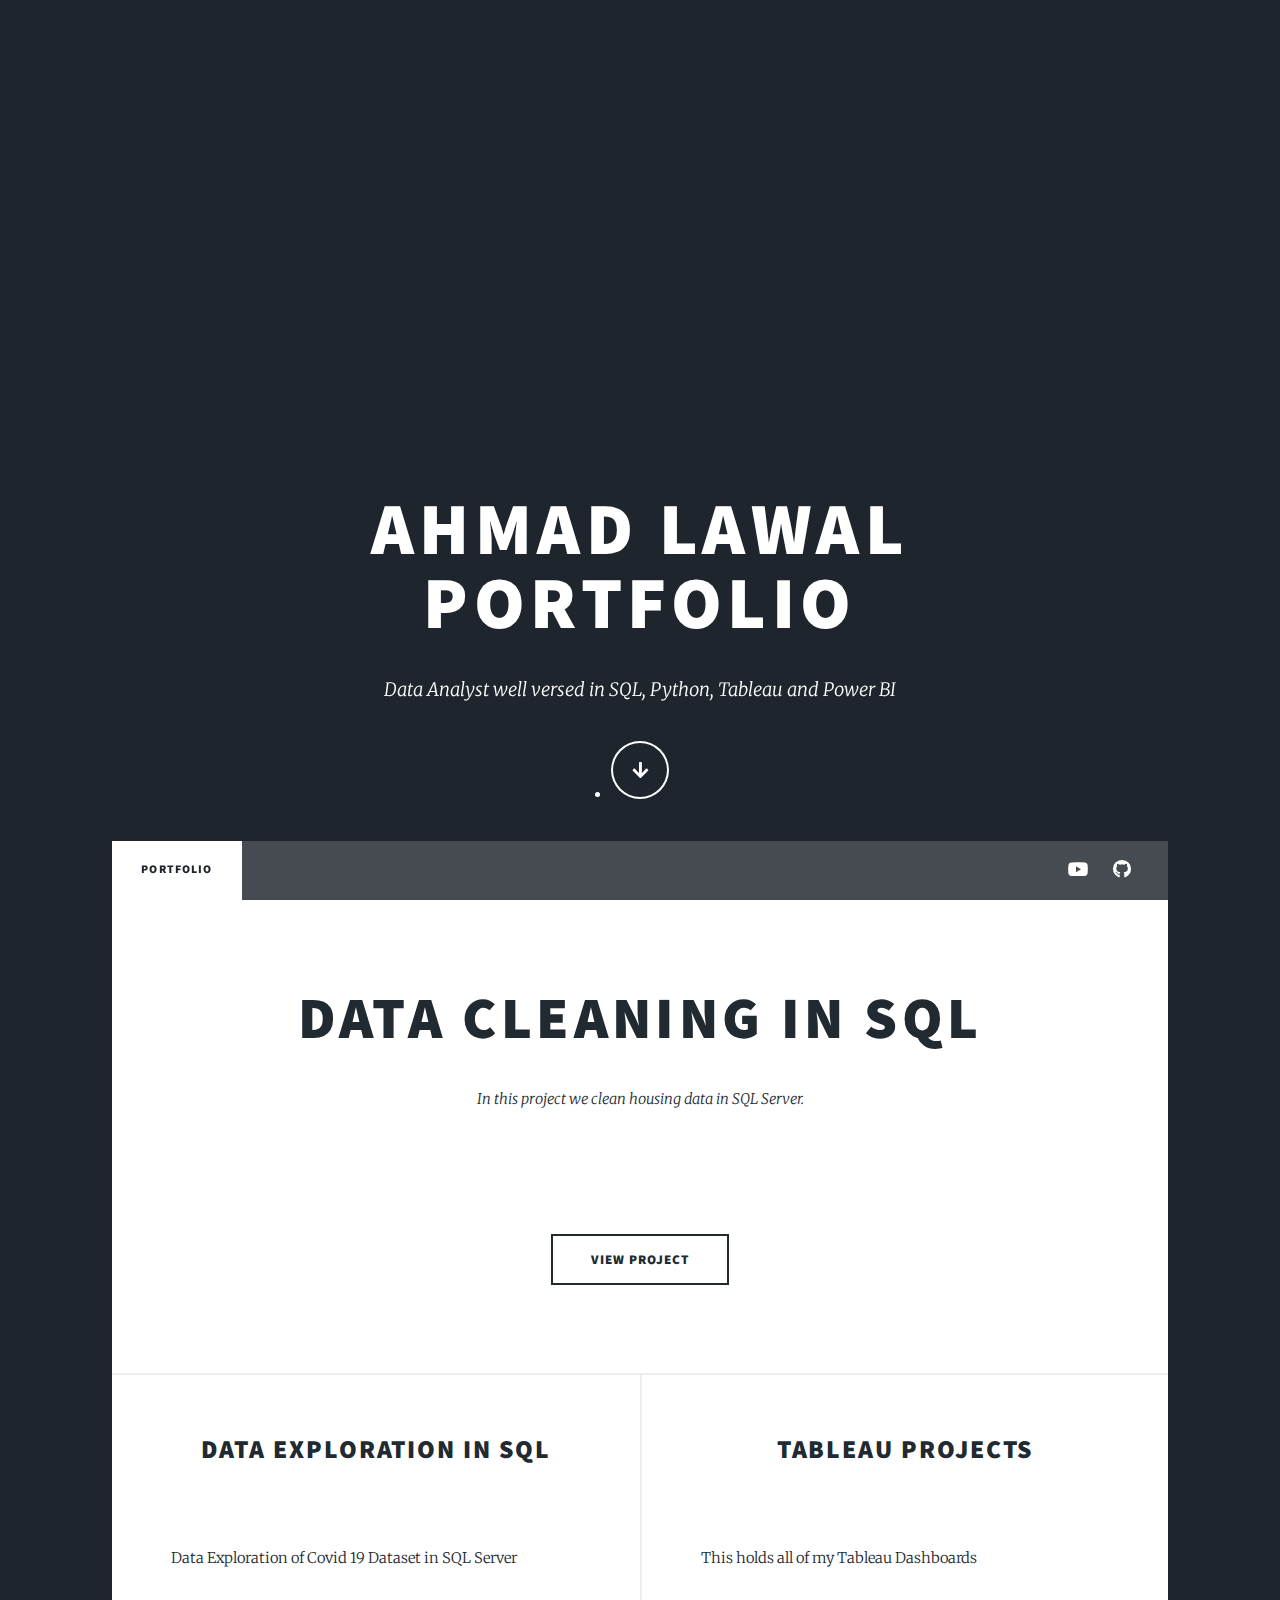
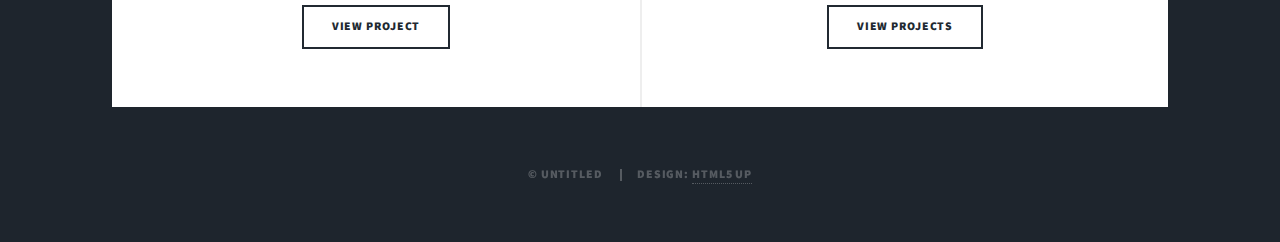
==== commit 4f82fca9: "Update index.html" ====
--- a/index.html
+++ b/index.html
@@ -39,7 +39,7 @@
 		<nav id="nav">
 			<ul class="links">
 				<li class="active"><a href="index.html">Portfolio</a></li>
-				<li><a href="genericCopy.html">Tutorials</a></li>
+<!-- 				<li><a href="genericCopy.html">Tutorials</a></li> -->
 			</ul>
 			<ul class="icons">
 				<li><a href="https://www.youtube.com/channel/UCa8ldXx93PBkdhGAXBpEZ_g"
@@ -94,7 +94,10 @@
 								Projects</a></li>
 					</ul>
 				</article>
-				<article>
+				
+				
+				
+<!-- 				<article>
 					<header>
 						<span class="date">April 18, 2017</span>
 						<h2><a href="#">Ante mattis<br />
@@ -145,7 +148,7 @@
 					<ul class="actions special">
 						<li><a href="#" class="button">Full Story</a></li>
 					</ul>
-				</article>
+				</article> -->
 			</section>
 
 			<!-- Footer check generic.html for paginations -->
@@ -225,4 +228,4 @@
 
 </body>
 
-</html>+</html>
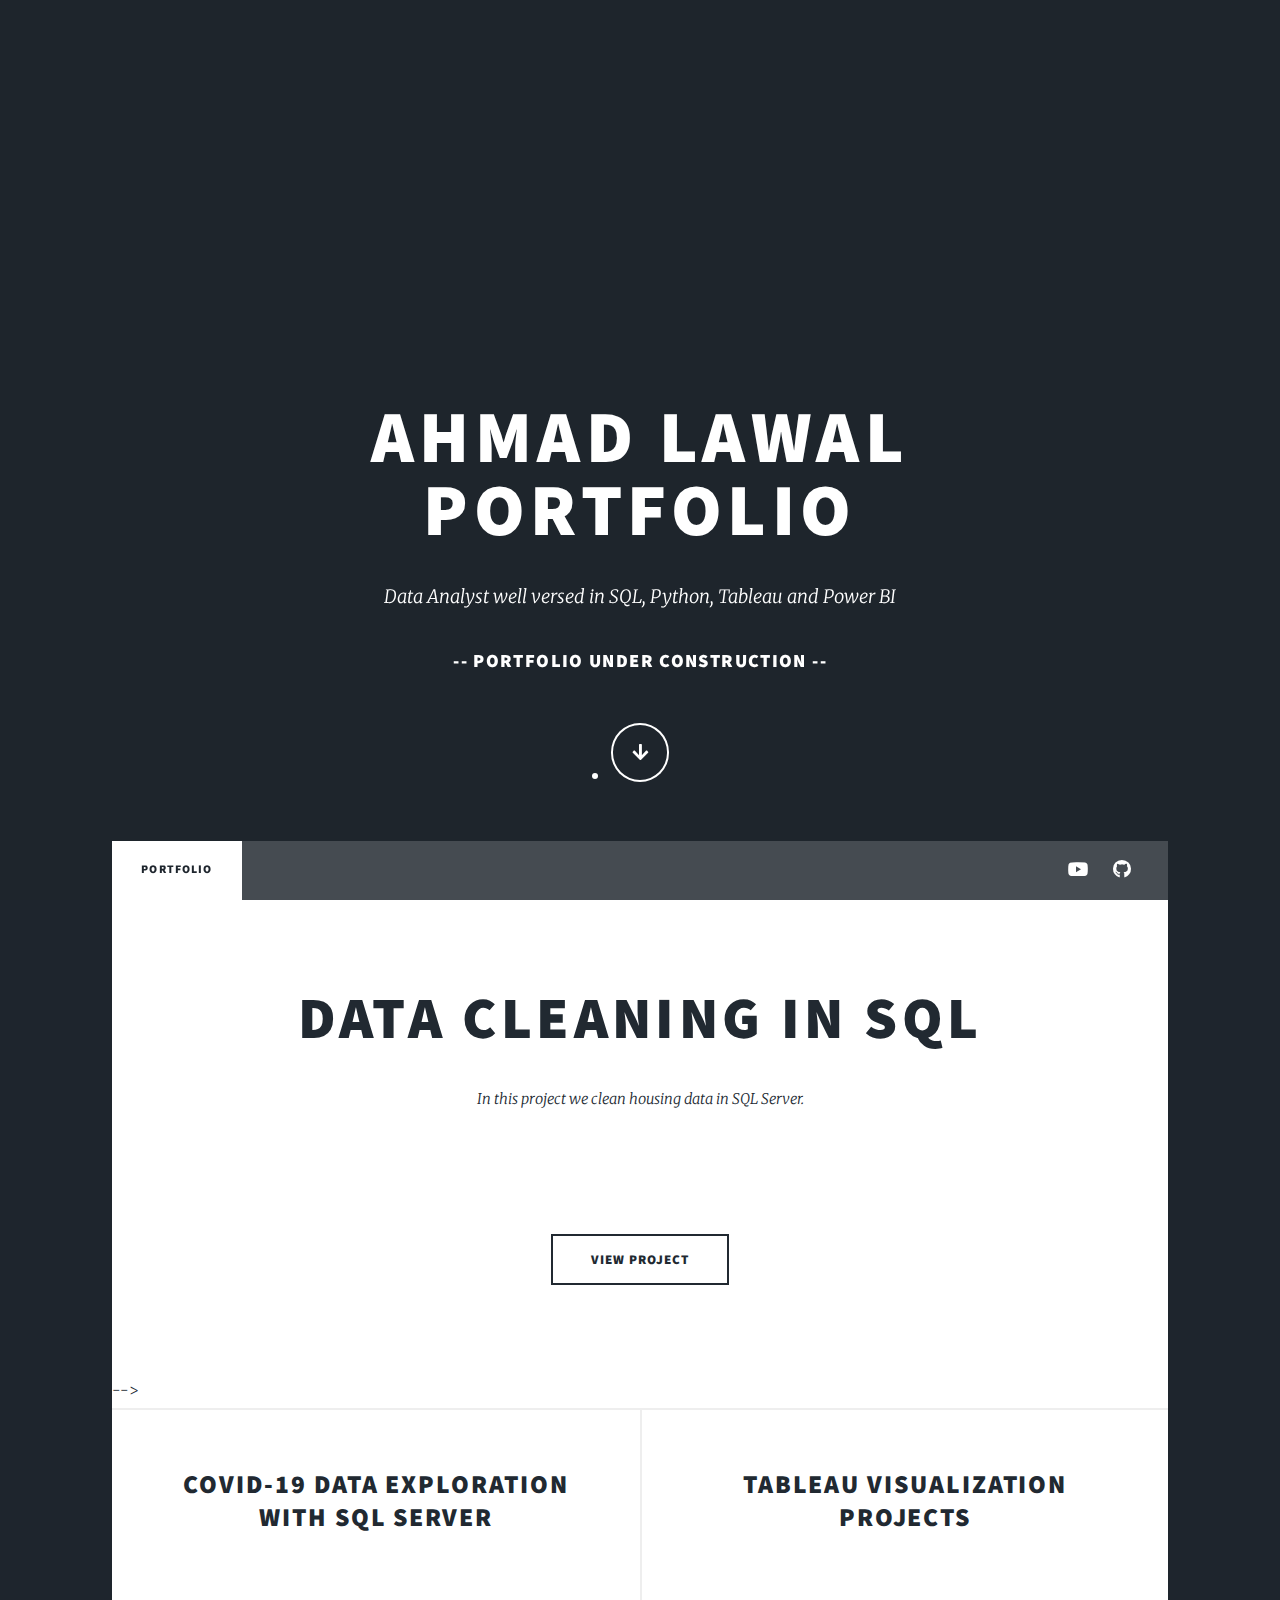
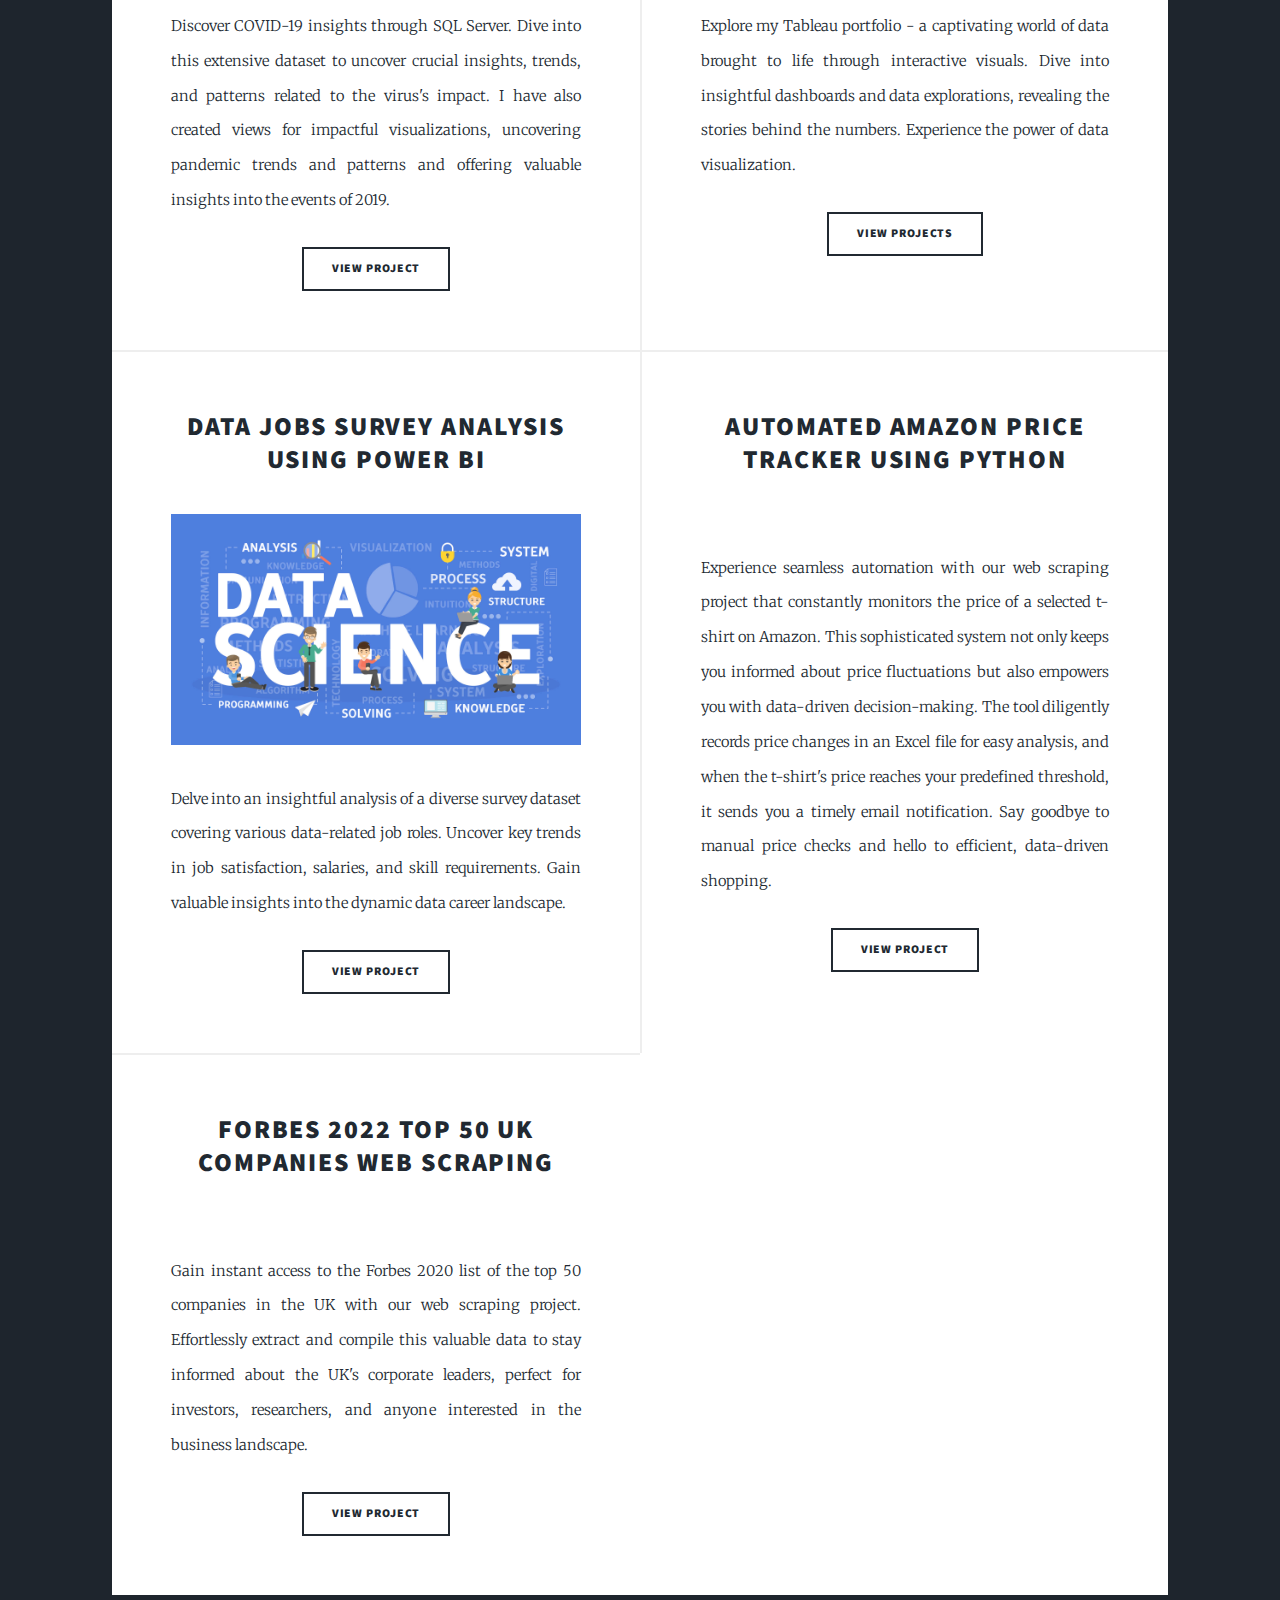
==== commit b63efe58: "index.html" ====
--- a/index.html
+++ b/index.html
@@ -25,7 +25,7 @@
 		<div id="intro">
 			<h1>Ahmad Lawal<br />
 				Portfolio</h1>
-			<p>Data Analyst well versed in SQL, Python, Tableau and Power BI </p>
+			<p>Data Analyst well versed in SQL, Python, Tableau and Power BI </br><h3> -- PORTFOLIO UNDER CONSTRUCTION -- <h3></p>
 			<li><a href="#header" class="button icon solid solo fa-arrow-down scrolly">Continue</a></li>
 			</ul>
 		</div>
@@ -52,7 +52,7 @@
 		<!-- Main -->
 		<div id="main">
 
-			<!-- Featured Post -->
+<!-- 			<!-- Featured Post -->
 			<article class="post featured">
 				<header class="major">
 
@@ -63,19 +63,18 @@
 				<ul class="actions special">
 					<li><a href="#" class="button large">View project</a></li>
 				</ul>
-			</article>
+			</article> -->
 
 			<!-- Posts -->
 			<section class="posts">
 				<article>
 					<header>
 
-						<h2><a href="https://github.com/ameeguy/PortfolioProject/blob/main/covid.sql">Data Exploration
-								in SQL</a></h2>
+						<h2><a href="https://github.com/ameeguy/PortfolioProject/blob/main/covid.sql">COVID-19 Data Exploration with SQL Server</a></h2>
 					</header>
 					<a href="https://github.com/ameeguy/PortfolioProject/blob/main/covid.sql" class="image fit"><img
 							src="images/covid.jpg" alt="" /></a>
-					<p>Data Exploration of Covid 19 Dataset in SQL Server</p>
+					<p>Discover COVID-19 insights through SQL Server. Dive into this extensive dataset to uncover crucial insights, trends, and patterns related to the virus's impact. I have also created views for impactful visualizations, uncovering pandemic trends and patterns and offering valuable insights into the events of 2019.</p>
 					<ul class="actions special">
 						<li><a href="https://github.com/ameeguy/PortfolioProject/blob/main/covid.sql"
 								class="button">View Project</a></li>
@@ -84,11 +83,11 @@
 				<article>
 					<header>
 
-						<h2><a href="https://public.tableau.com/app/profile/ahmad.lawal">Tableau Projects</a></h2>
+						<h2><a href="https://public.tableau.com/app/profile/ahmad.lawal">Tableau Visualization Projects</a></h2>
 					</header>
 					<a href="https://public.tableau.com/app/profile/ahmad.lawal" class="image fit"><img
 							src="images/tableau.png" alt="" /></a>
-					<p>This holds all of my Tableau Dashboards</p>
+					<p>Explore my Tableau portfolio - a captivating world of data brought to life through interactive visuals. Dive into insightful dashboards and data explorations, revealing the stories behind the numbers. Experience the power of data visualization.</p>
 					<ul class="actions special">
 						<li><a href="https://public.tableau.com/app/profile/ahmad.lawal" class="button">View
 								Projects</a></li>
@@ -97,58 +96,78 @@
 				
 				
 				
+				<article>
+					<header>
+						
+						<h2><a href="https://app.powerbi.com/groups/me/reports/c62bc1e2-369c-43aa-bb22-3bda41caff5a/ReportSection">Data Jobs Survey Analysis Using Power BI</h2>
+					</header>
+					<a href="https://app.powerbi.com/groups/me/reports/c62bc1e2-369c-43aa-bb22-3bda41caff5a/ReportSection" class="image fit"><img src="images/what-is-data-science.jpg" alt="" /></a>
+					<p>Delve into an insightful analysis of a diverse survey dataset covering various data-related job roles. Uncover key trends in job satisfaction, salaries, and skill requirements. Gain valuable insights into the dynamic data career landscape.
+
+
+
+
+
+</p>
+					<ul class="actions special">
+						<li><a href="https://app.powerbi.com/groups/me/reports/c62bc1e2-369c-43aa-bb22-3bda41caff5a/ReportSection" class="button">View Project</a></li>
+					</ul>
+				</article>
+
+				
 <!-- 				<article>
 					<header>
-						<span class="date">April 18, 2017</span>
-						<h2><a href="#">Ante mattis<br />
-								interdum dolor</a></h2>
-					</header>
-					<a href="#" class="image fit"><img src="images/pic04.jpg" alt="" /></a>
-					<p>Donec eget ex magna. Interdum et malesuada fames ac ante ipsum primis in faucibus. Pellentesque
-						venenatis dolor imperdiet dolor mattis sagittis magna etiam.</p>
-					<ul class="actions special">
-						<li><a href="#" class="button">Full Story</a></li>
-					</ul>
-				</article>
-				<article>
-					<header>
-						<span class="date">April 14, 2017</span>
-						<h2><a href="#">Tempus sed<br />
-								nulla imperdiet</a></h2>
-					</header>
-					<a href="#" class="image fit"><img src="images/pic05.jpg" alt="" /></a>
-					<p>Donec eget ex magna. Interdum et malesuada fames ac ante ipsum primis in faucibus. Pellentesque
-						venenatis dolor imperdiet dolor mattis sagittis magna etiam.</p>
-					<ul class="actions special">
-						<li><a href="#" class="button">Full Story</a></li>
-					</ul>
-				</article>
-				<article>
-					<header>
-						<span class="date">April 11, 2017</span>
-						<h2><a href="#">Odio magna<br />
-								sed consectetur</a></h2>
-					</header>
-					<a href="#" class="image fit"><img src="images/pic06.jpg" alt="" /></a>
-					<p>Donec eget ex magna. Interdum et malesuada fames ac ante ipsum primis in faucibus. Pellentesque
-						venenatis dolor imperdiet dolor mattis sagittis magna etiam.</p>
-					<ul class="actions special">
-						<li><a href="#" class="button">Full Story</a></li>
-					</ul>
-				</article>
-				<article>
-					<header>
-						<span class="date">April 7, 2017</span>
-						<h2><a href="#">Augue lorem<br />
-								primis vestibulum</a></h2>
-					</header>
-					<a href="#" class="image fit"><img src="images/pic07.jpg" alt="" /></a>
-					<p>Donec eget ex magna. Interdum et malesuada fames ac ante ipsum primis in faucibus. Pellentesque
-						venenatis dolor imperdiet dolor mattis sagittis magna etiam.</p>
-					<ul class="actions special">
-						<li><a href="#" class="button">Full Story</a></li>
+						
+						<h2><a href="#">Automated Amazon Price Tracker Using Python</a></h2>
+					</header>
+					<a href="#" class="image fit"><img src="images/amazon.png" alt="" /></a>
+					<p>Experience seamless automation with our web scraping project that constantly monitors the price of a selected t-shirt on Amazon. This sophisticated system not only keeps you informed about price fluctuations but also empowers you with data-driven decision-making. The tool diligently records price changes in an Excel file for easy analysis, and when the t-shirt's price reaches your predefined threshold, it sends you a timely email notification. Say goodbye to manual price checks and hello to efficient, data-driven shopping.</p>
+					<ul class="actions special">
+						<li><a href="#" class="button">View Project</a></li>
+					</ul>
+				</article>
+				
+				<article>
+					<header>
+						
+						<h2><a href="#">Forbes 2022 Top 50 UK Companies Web Scraping</a></h2>
+					</header>
+					<a href="#" class="image fit"><img src="images/forbes.jpg" alt="" /></a>
+					<p>Gain instant access to the Forbes 2020 list of the top 50 companies in the UK with our web scraping project. 
+				Effortlessly extract and compile this valuable data to stay informed about the UK's corporate leaders, perfect for 
+				investors, researchers, and anyone interested in the business landscape.</p>
+					<ul class="actions special">
+						<li><a href="#" class="button">View Project</a></li>
 					</ul>
 				</article> -->
+				
+				<article>
+					<header>
+						
+						<h2><a href="#">Automated Amazon Price Tracker Using Python</a></h2>
+					</header>
+					<a href="https://github.com/ameeguy/PortfolioProject/blob/main/Amazon_Web_Scraping.ipynb" class="image fit"><img src="images/amazon.png" alt="" /></a>
+					<p>Experience seamless automation with our web scraping project that constantly monitors the price of a selected t-shirt on Amazon. 
+						This sophisticated system not only keeps you informed about price fluctuations but also empowers you with data-driven decision-making. 
+						The tool diligently records price changes in an Excel file for easy analysis, and when the t-shirt's price reaches your predefined threshold, 
+						it sends you a timely email notification. Say goodbye to manual price checks and hello to efficient, data-driven shopping.</p>
+					<ul class="actions special">
+						<li><a href="https://github.com/ameeguy/PortfolioProject/blob/main/Amazon_Web_Scraping.ipynb" class="button">View Project</a></li>
+					</ul>
+				</article>
+				<article>
+					<header>
+						
+						<h2><a href="#">Forbes 2022 Top 50 UK Companies Web Scraping</h2>
+					</header>
+					<a href="https://github.com/ameeguy/PortfolioProject/blob/main/ForbesCompaniesUK_webscraping.ipynb" class="image fit"><img src="images/forbes.jpg" alt="" /></a>
+					<p>Gain instant access to the Forbes 2020 list of the top 50 companies in the UK with our web scraping project. 
+						Effortlessly extract and compile this valuable data to stay informed about the UK's corporate leaders, perfect for 
+						investors, researchers, and anyone interested in the business landscape.</p>
+					<ul class="actions special">
+						<li><a href="https://github.com/ameeguy/PortfolioProject/blob/main/ForbesCompaniesUK_webscraping.ipynb" class="button">View Project</a></li>
+					</ul>
+				</article>
 			</section>
 
 			<!-- Footer check generic.html for paginations -->
@@ -210,8 +229,8 @@
 		<!-- Copyright -->
 		<div id="copyright">
 			<ul>
-				<li>&copy; Untitled</li>
-				<li>Design: <a href="https://html5up.net">HTML5 UP</a></li>
+<!-- 				<li>&copy; Untitled</li>
+				<li>Design: <a href="https://html5up.net">HTML5 UP</a></li> -->
 			</ul>
 		</div>
 
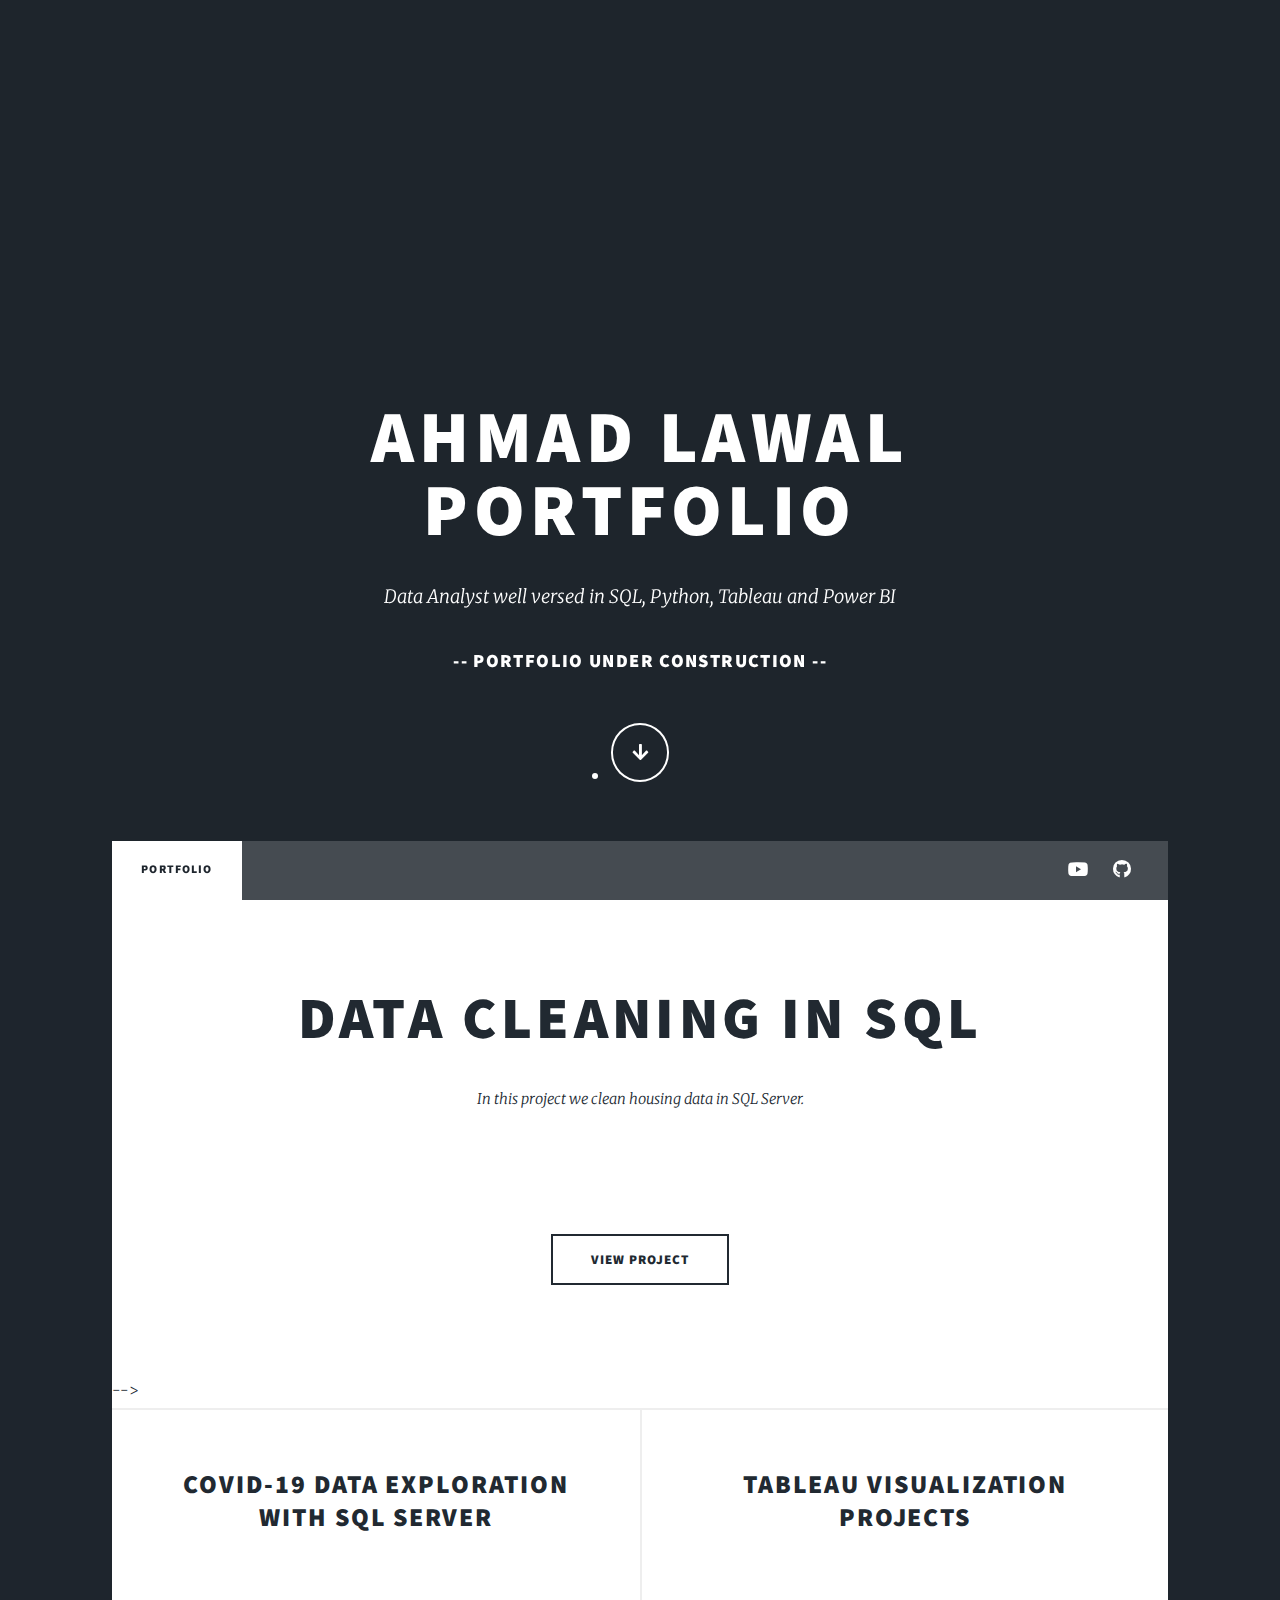
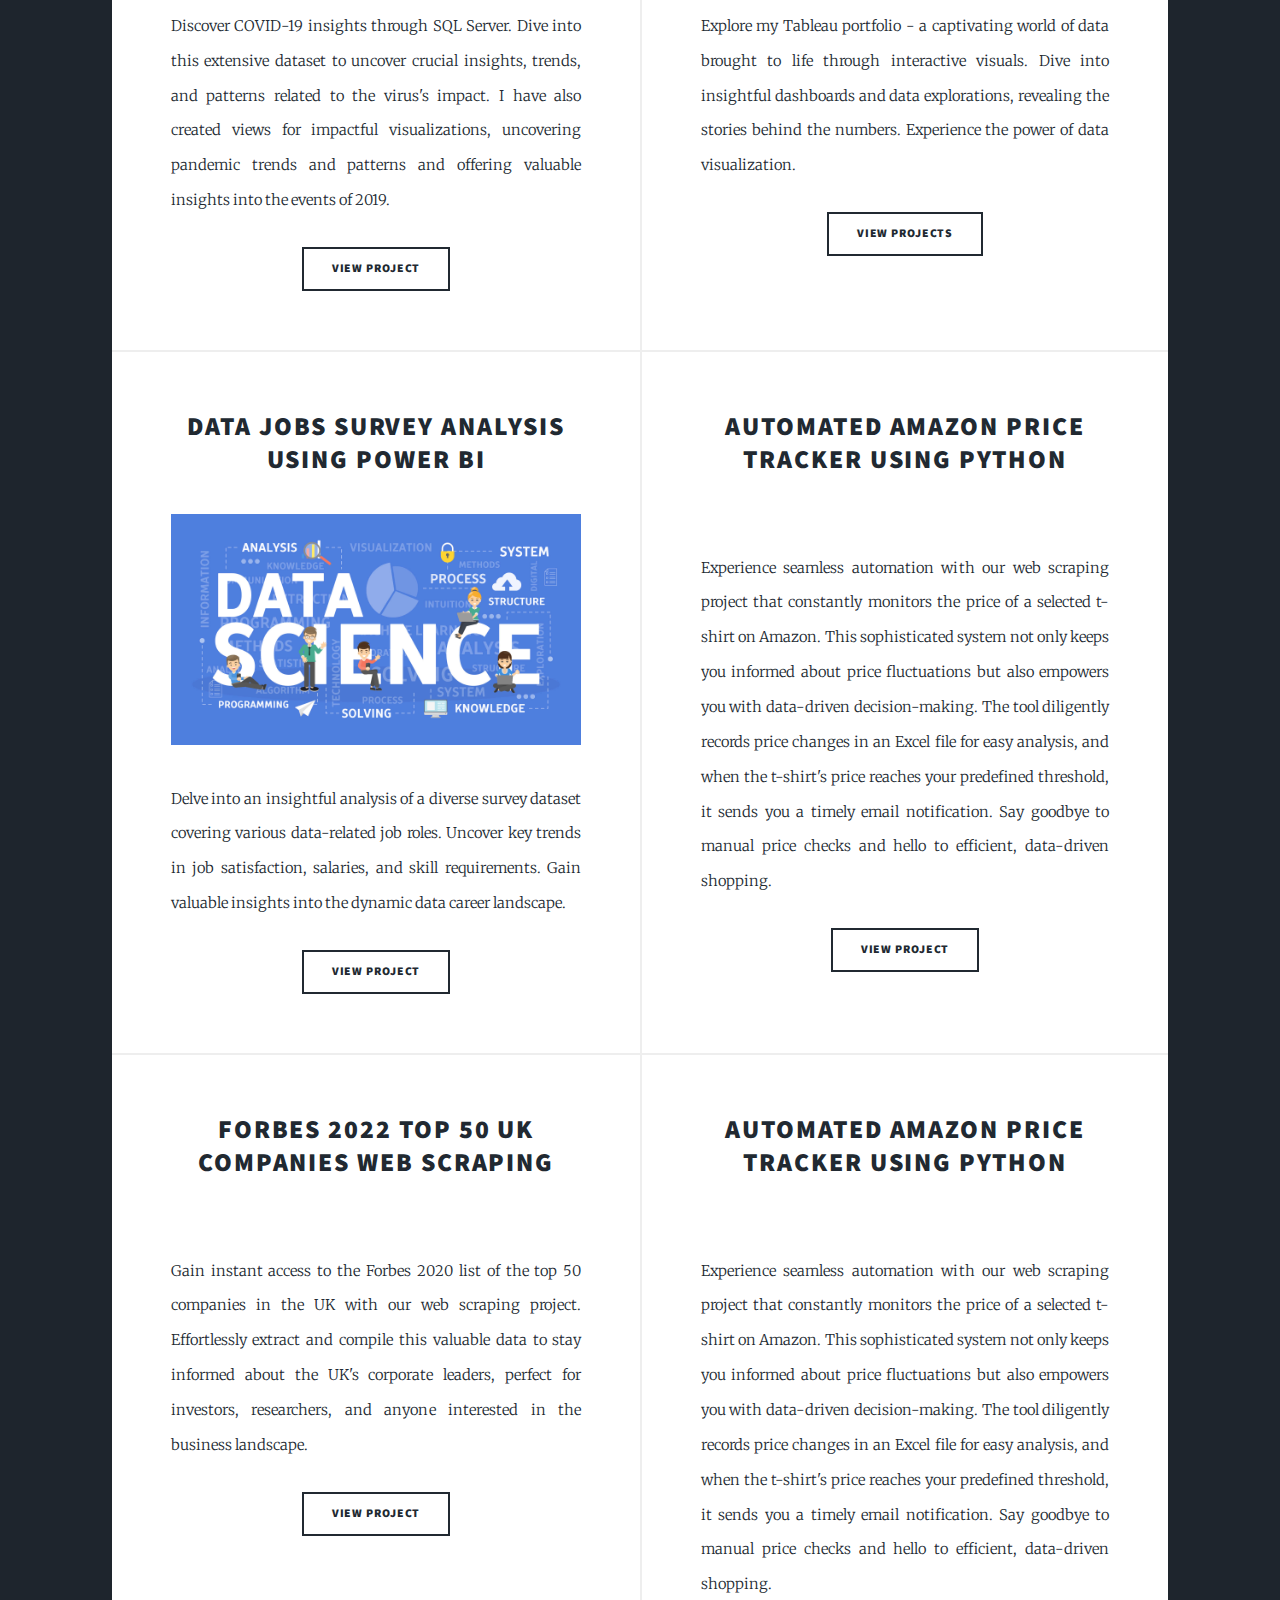
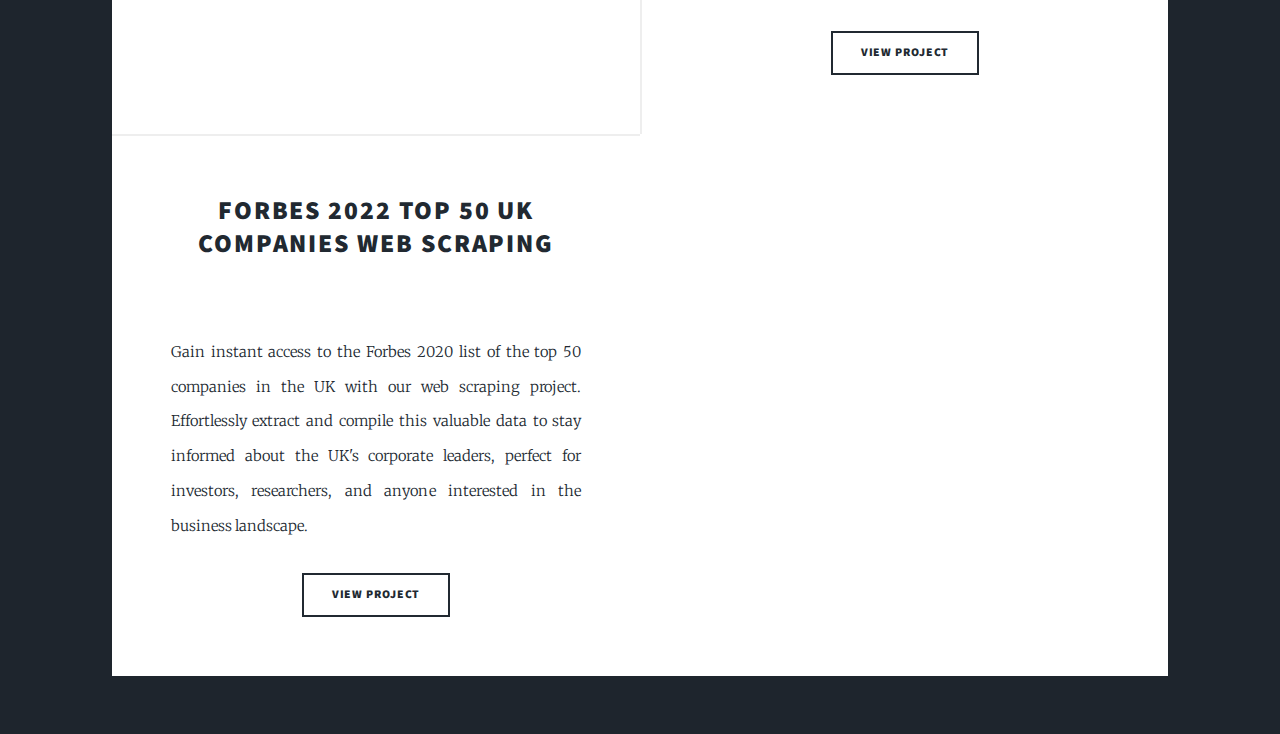
==== commit 3925fb1b: "index.html" ====
--- a/index.html
+++ b/index.html
@@ -115,7 +115,7 @@
 				</article>
 
 				
-<!-- 				<article>
+				<article>
 					<header>
 						
 						<h2><a href="#">Automated Amazon Price Tracker Using Python</a></h2>
@@ -139,7 +139,7 @@
 					<ul class="actions special">
 						<li><a href="#" class="button">View Project</a></li>
 					</ul>
-				</article> -->
+				</article>
 				
 				<article>
 					<header>
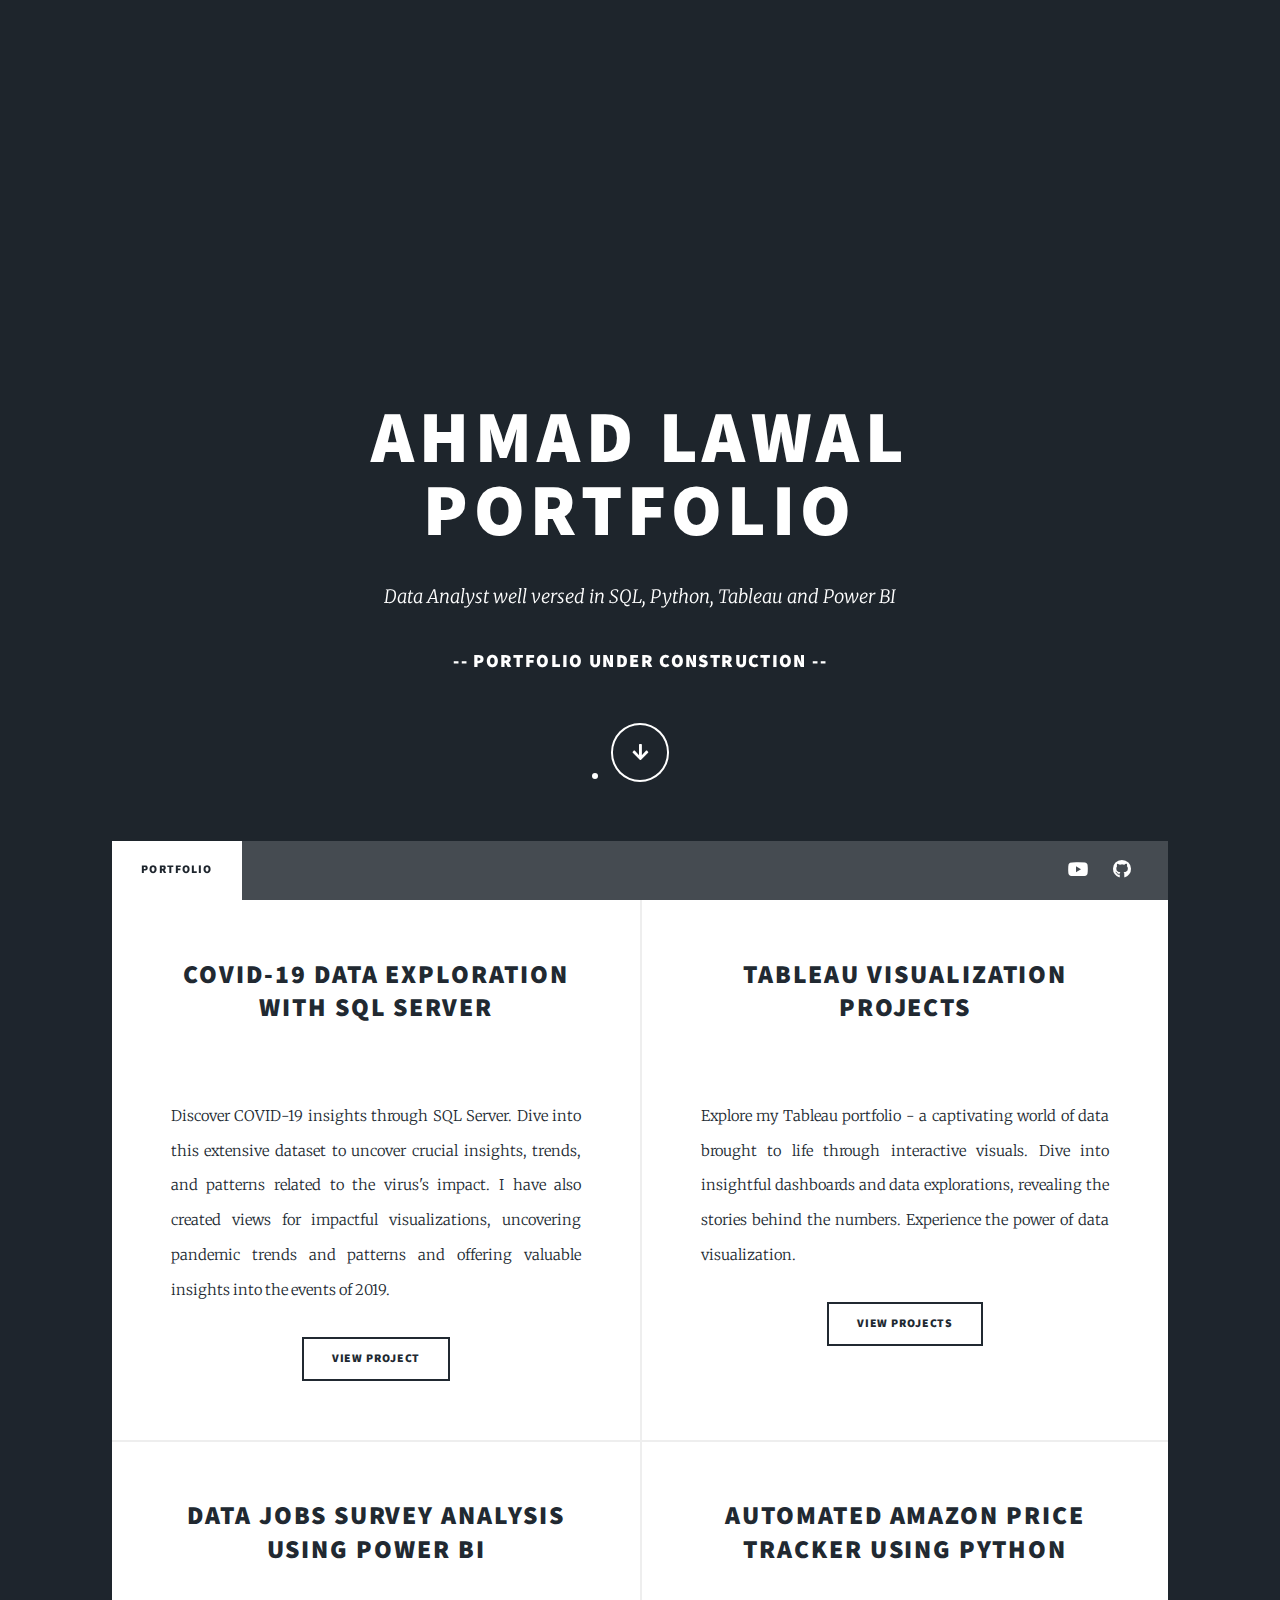
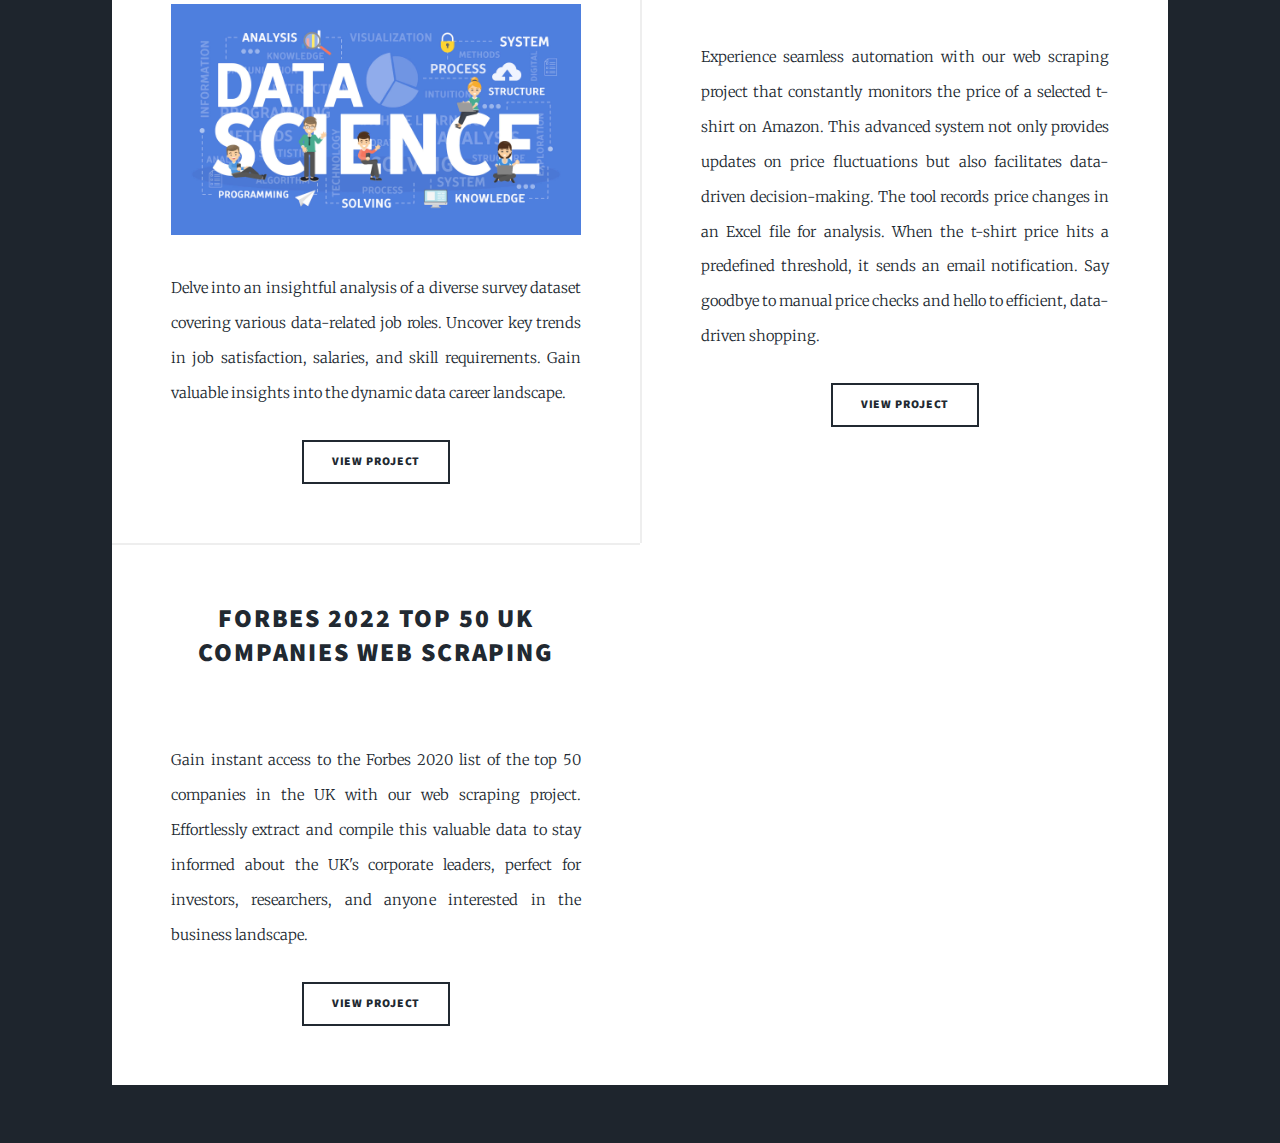
==== commit 0b2824d8: "index.html" ====
--- a/index.html
+++ b/index.html
@@ -53,7 +53,7 @@
 		<div id="main">
 
 <!-- 			<!-- Featured Post -->
-			<article class="post featured">
+<!-- 			<article class="post featured">
 				<header class="major">
 
 					<h2><a href="#">Data Cleaning in SQL</a></h2>
@@ -102,13 +102,7 @@
 						<h2><a href="https://app.powerbi.com/groups/me/reports/c62bc1e2-369c-43aa-bb22-3bda41caff5a/ReportSection">Data Jobs Survey Analysis Using Power BI</h2>
 					</header>
 					<a href="https://app.powerbi.com/groups/me/reports/c62bc1e2-369c-43aa-bb22-3bda41caff5a/ReportSection" class="image fit"><img src="images/what-is-data-science.jpg" alt="" /></a>
-					<p>Delve into an insightful analysis of a diverse survey dataset covering various data-related job roles. Uncover key trends in job satisfaction, salaries, and skill requirements. Gain valuable insights into the dynamic data career landscape.
-
-
-
-
-
-</p>
+					<p>Delve into an insightful analysis of a diverse survey dataset covering various data-related job roles. Uncover key trends in job satisfaction, salaries, and skill requirements. Gain valuable insights into the dynamic data career landscape.</p>
 					<ul class="actions special">
 						<li><a href="https://app.powerbi.com/groups/me/reports/c62bc1e2-369c-43aa-bb22-3bda41caff5a/ReportSection" class="button">View Project</a></li>
 					</ul>
@@ -118,33 +112,36 @@
 				<article>
 					<header>
 						
-						<h2><a href="#">Automated Amazon Price Tracker Using Python</a></h2>
+						<h2><a href="https://github.com/ameeguy/PortfolioProject/blob/main/Amazon_Web_Scraping.ipynb">Automated Amazon Price Tracker Using Python</a></h2>
 					</header>
 					<a href="#" class="image fit"><img src="images/amazon.png" alt="" /></a>
-					<p>Experience seamless automation with our web scraping project that constantly monitors the price of a selected t-shirt on Amazon. This sophisticated system not only keeps you informed about price fluctuations but also empowers you with data-driven decision-making. The tool diligently records price changes in an Excel file for easy analysis, and when the t-shirt's price reaches your predefined threshold, it sends you a timely email notification. Say goodbye to manual price checks and hello to efficient, data-driven shopping.</p>
-					<ul class="actions special">
-						<li><a href="#" class="button">View Project</a></li>
-					</ul>
-				</article>
-				
-				<article>
-					<header>
-						
-						<h2><a href="#">Forbes 2022 Top 50 UK Companies Web Scraping</a></h2>
+					<p>Experience seamless automation with our web scraping project that constantly monitors the price of a selected t-shirt on Amazon. 
+						This advanced system not only provides updates on price fluctuations but also facilitates data-driven decision-making. 
+						The tool records price changes in an Excel file for analysis. When the t-shirt price hits a predefined threshold, it sends an email notification.
+						Say goodbye to manual price checks and hello to efficient, data-driven shopping.</p>
+					<ul class="actions special">
+						<li><a href="https://github.com/ameeguy/PortfolioProject/blob/main/Amazon_Web_Scraping.ipynb" class="button">View Project</a></li>
+					</ul>
+				</article>
+				
+				<article>
+					<header>
+						
+						<h2><a href="https://github.com/ameeguy/PortfolioProject/blob/main/ForbesCompaniesUK_webscraping.ipynb">Forbes 2022 Top 50 UK Companies Web Scraping</a></h2>
 					</header>
 					<a href="#" class="image fit"><img src="images/forbes.jpg" alt="" /></a>
 					<p>Gain instant access to the Forbes 2020 list of the top 50 companies in the UK with our web scraping project. 
 				Effortlessly extract and compile this valuable data to stay informed about the UK's corporate leaders, perfect for 
 				investors, researchers, and anyone interested in the business landscape.</p>
 					<ul class="actions special">
-						<li><a href="#" class="button">View Project</a></li>
-					</ul>
-				</article>
-				
-				<article>
-					<header>
-						
-						<h2><a href="#">Automated Amazon Price Tracker Using Python</a></h2>
+						<li><a href="https://github.com/ameeguy/PortfolioProject/blob/main/ForbesCompaniesUK_webscraping.ipynb" class="button">View Project</a></li>
+					</ul>
+				</article>
+				
+<!-- 				<article>
+					<header>
+						
+						<h2><a href="https://github.com/ameeguy/PortfolioProject/blob/main/Amazon_Web_Scraping.ipynb">Automated Amazon Price Tracker Using Python</a></h2>
 					</header>
 					<a href="https://github.com/ameeguy/PortfolioProject/blob/main/Amazon_Web_Scraping.ipynb" class="image fit"><img src="images/amazon.png" alt="" /></a>
 					<p>Experience seamless automation with our web scraping project that constantly monitors the price of a selected t-shirt on Amazon. 
@@ -158,7 +155,7 @@
 				<article>
 					<header>
 						
-						<h2><a href="#">Forbes 2022 Top 50 UK Companies Web Scraping</h2>
+						<h2><a href="https://github.com/ameeguy/PortfolioProject/blob/main/ForbesCompaniesUK_webscraping.ipynb">Forbes 2022 Top 50 UK Companies Web Scraping</h2>
 					</header>
 					<a href="https://github.com/ameeguy/PortfolioProject/blob/main/ForbesCompaniesUK_webscraping.ipynb" class="image fit"><img src="images/forbes.jpg" alt="" /></a>
 					<p>Gain instant access to the Forbes 2020 list of the top 50 companies in the UK with our web scraping project. 
@@ -167,7 +164,7 @@
 					<ul class="actions special">
 						<li><a href="https://github.com/ameeguy/PortfolioProject/blob/main/ForbesCompaniesUK_webscraping.ipynb" class="button">View Project</a></li>
 					</ul>
-				</article>
+				</article> -->
 			</section>
 
 			<!-- Footer check generic.html for paginations -->
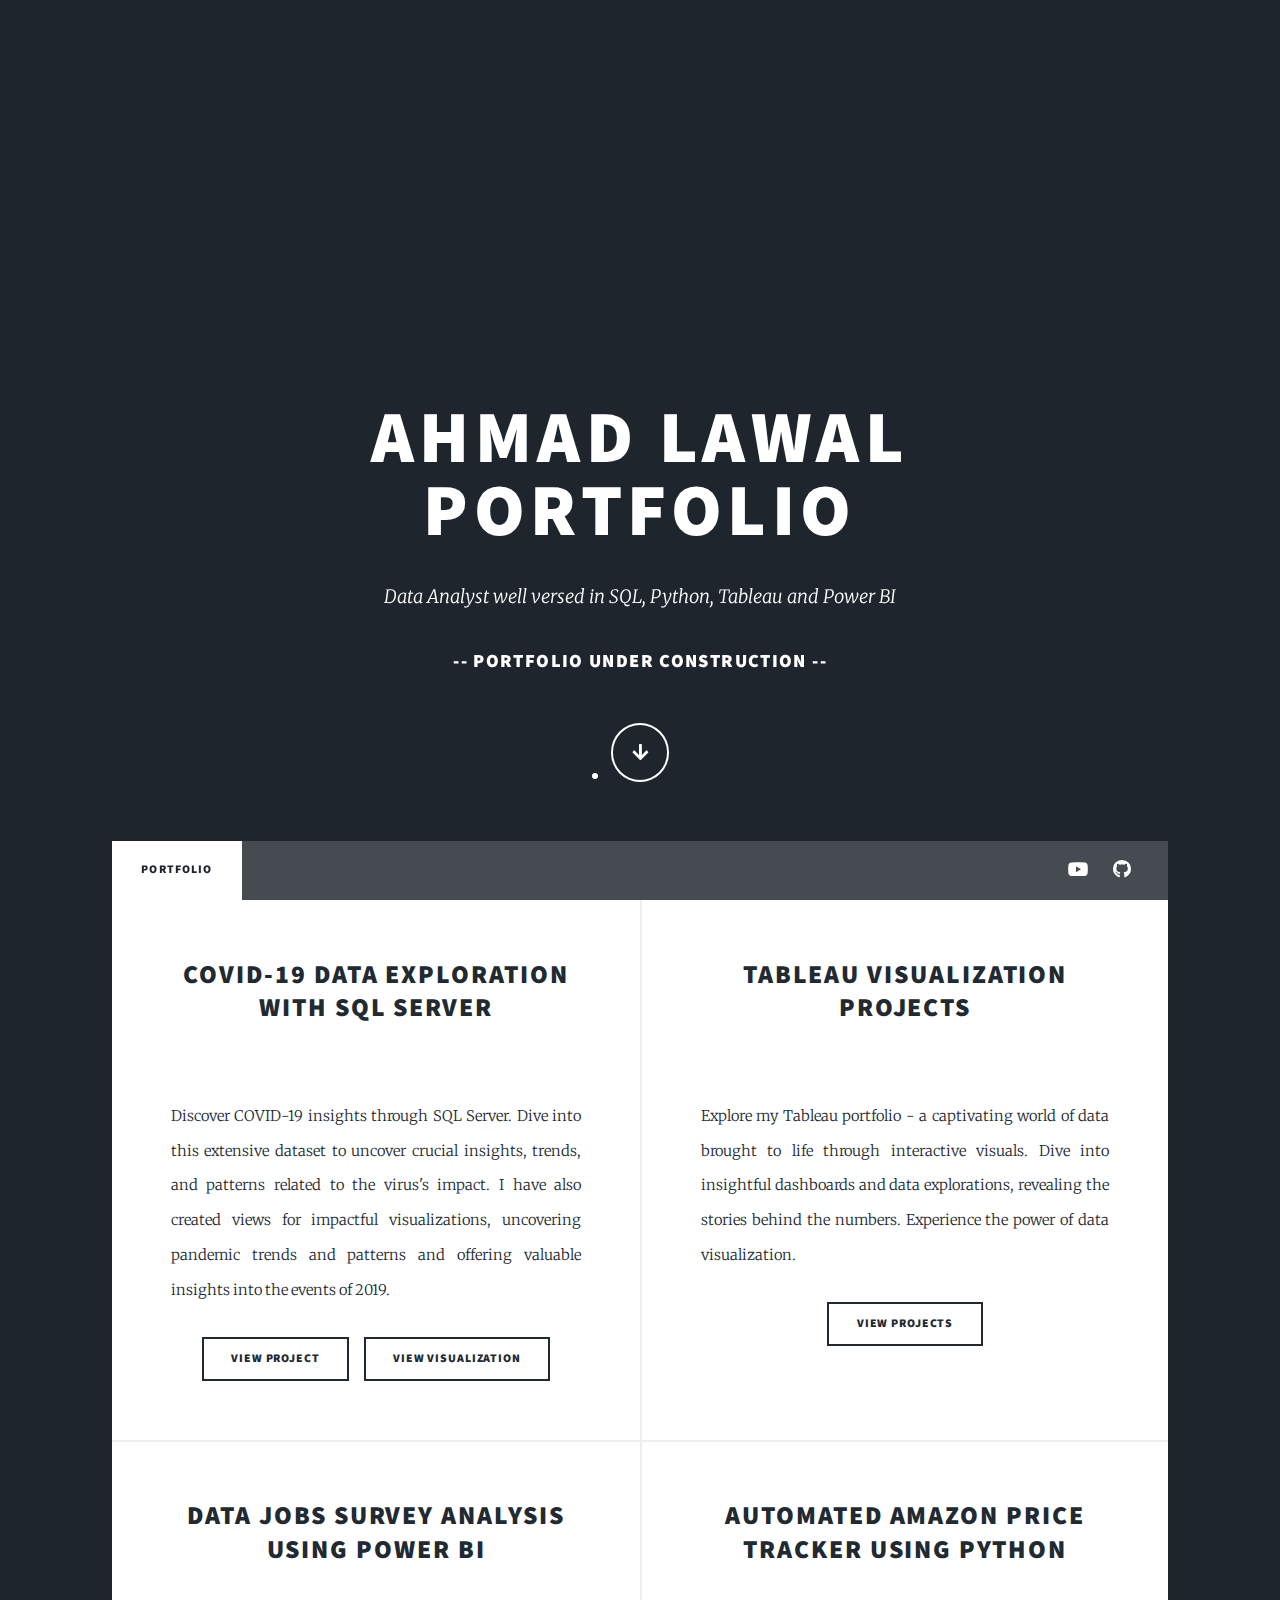
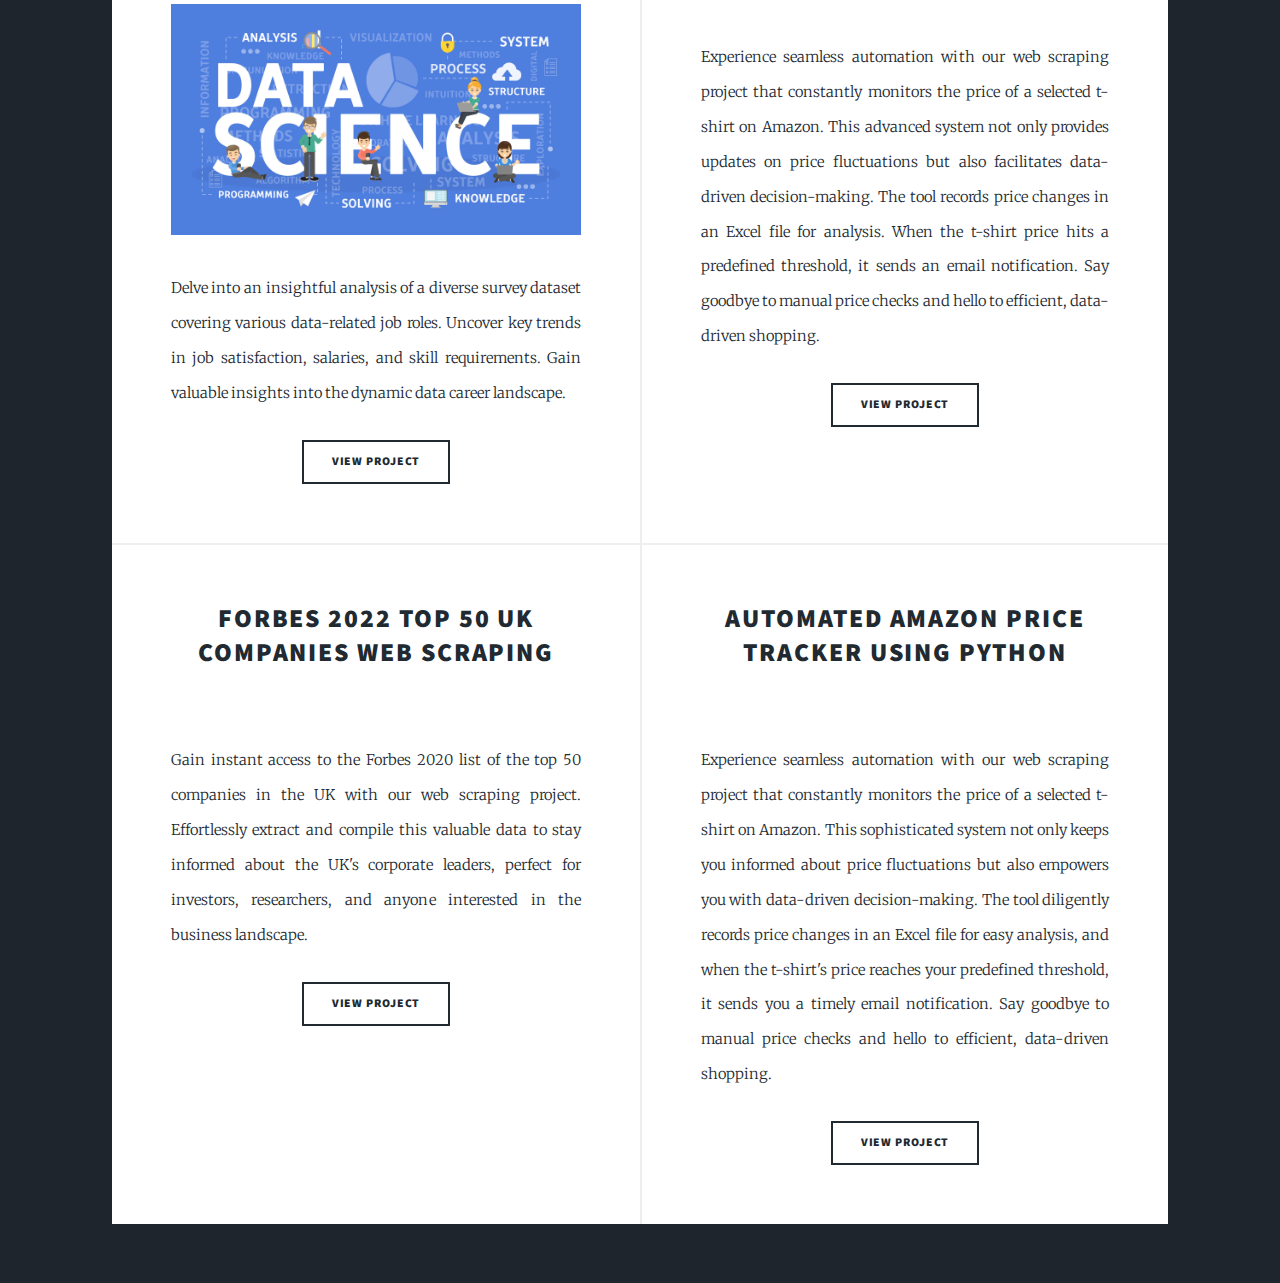
==== commit 7739e229: "index.html" ====
--- a/index.html
+++ b/index.html
@@ -78,6 +78,8 @@
 					<ul class="actions special">
 						<li><a href="https://github.com/ameeguy/PortfolioProject/blob/main/covid.sql"
 								class="button">View Project</a></li>
+						<li><a href="https://public.tableau.com/app/profile/ahmad.lawal/viz/covid_16750052267370/Dashboard1"
+								class="button">View Visualization</a></li>
 					</ul>
 				</article>
 				<article>
@@ -138,7 +140,7 @@
 					</ul>
 				</article>
 				
-<!-- 				<article>
+				<article>
 					<header>
 						
 						<h2><a href="https://github.com/ameeguy/PortfolioProject/blob/main/Amazon_Web_Scraping.ipynb">Automated Amazon Price Tracker Using Python</a></h2>
@@ -152,17 +154,18 @@
 						<li><a href="https://github.com/ameeguy/PortfolioProject/blob/main/Amazon_Web_Scraping.ipynb" class="button">View Project</a></li>
 					</ul>
 				</article>
-				<article>
-					<header>
-						
-						<h2><a href="https://github.com/ameeguy/PortfolioProject/blob/main/ForbesCompaniesUK_webscraping.ipynb">Forbes 2022 Top 50 UK Companies Web Scraping</h2>
-					</header>
-					<a href="https://github.com/ameeguy/PortfolioProject/blob/main/ForbesCompaniesUK_webscraping.ipynb" class="image fit"><img src="images/forbes.jpg" alt="" /></a>
-					<p>Gain instant access to the Forbes 2020 list of the top 50 companies in the UK with our web scraping project. 
-						Effortlessly extract and compile this valuable data to stay informed about the UK's corporate leaders, perfect for 
-						investors, researchers, and anyone interested in the business landscape.</p>
-					<ul class="actions special">
-						<li><a href="https://github.com/ameeguy/PortfolioProject/blob/main/ForbesCompaniesUK_webscraping.ipynb" class="button">View Project</a></li>
+	<!-- 	
+				<article>
+					<header>
+						
+						<h2><a href="https://public.tableau.com/app/profile/ahmad.lawal/viz/CallCenterDashboard_16974071122300/Dashboard1">Tableau Call Center Dashboard</h2>
+					</header>
+					<a href="https://public.tableau.com/app/profile/ahmad.lawal/viz/CallCenterDashboard_16974071122300/Dashboard1" class="image fit"><img src="images/callcenter.png" alt="" /></a>
+					<p>Efficiency and excellence meet in our Tableau Call Center Dashboard project. It delivers real-time insights on 
+					call centre performance, from call volumes to agent productivity. Elevate customer service with data-driven 
+					decision-making. Experience the journey from raw data to actionable insights, elevating call centre operations.</p>
+					<ul class="actions special">
+						<li><a href="https://public.tableau.com/app/profile/ahmad.lawal/viz/CallCenterDashboard_16974071122300/Dashboard1" class="button">View Visualization</a></li>
 					</ul>
 				</article> -->
 			</section>
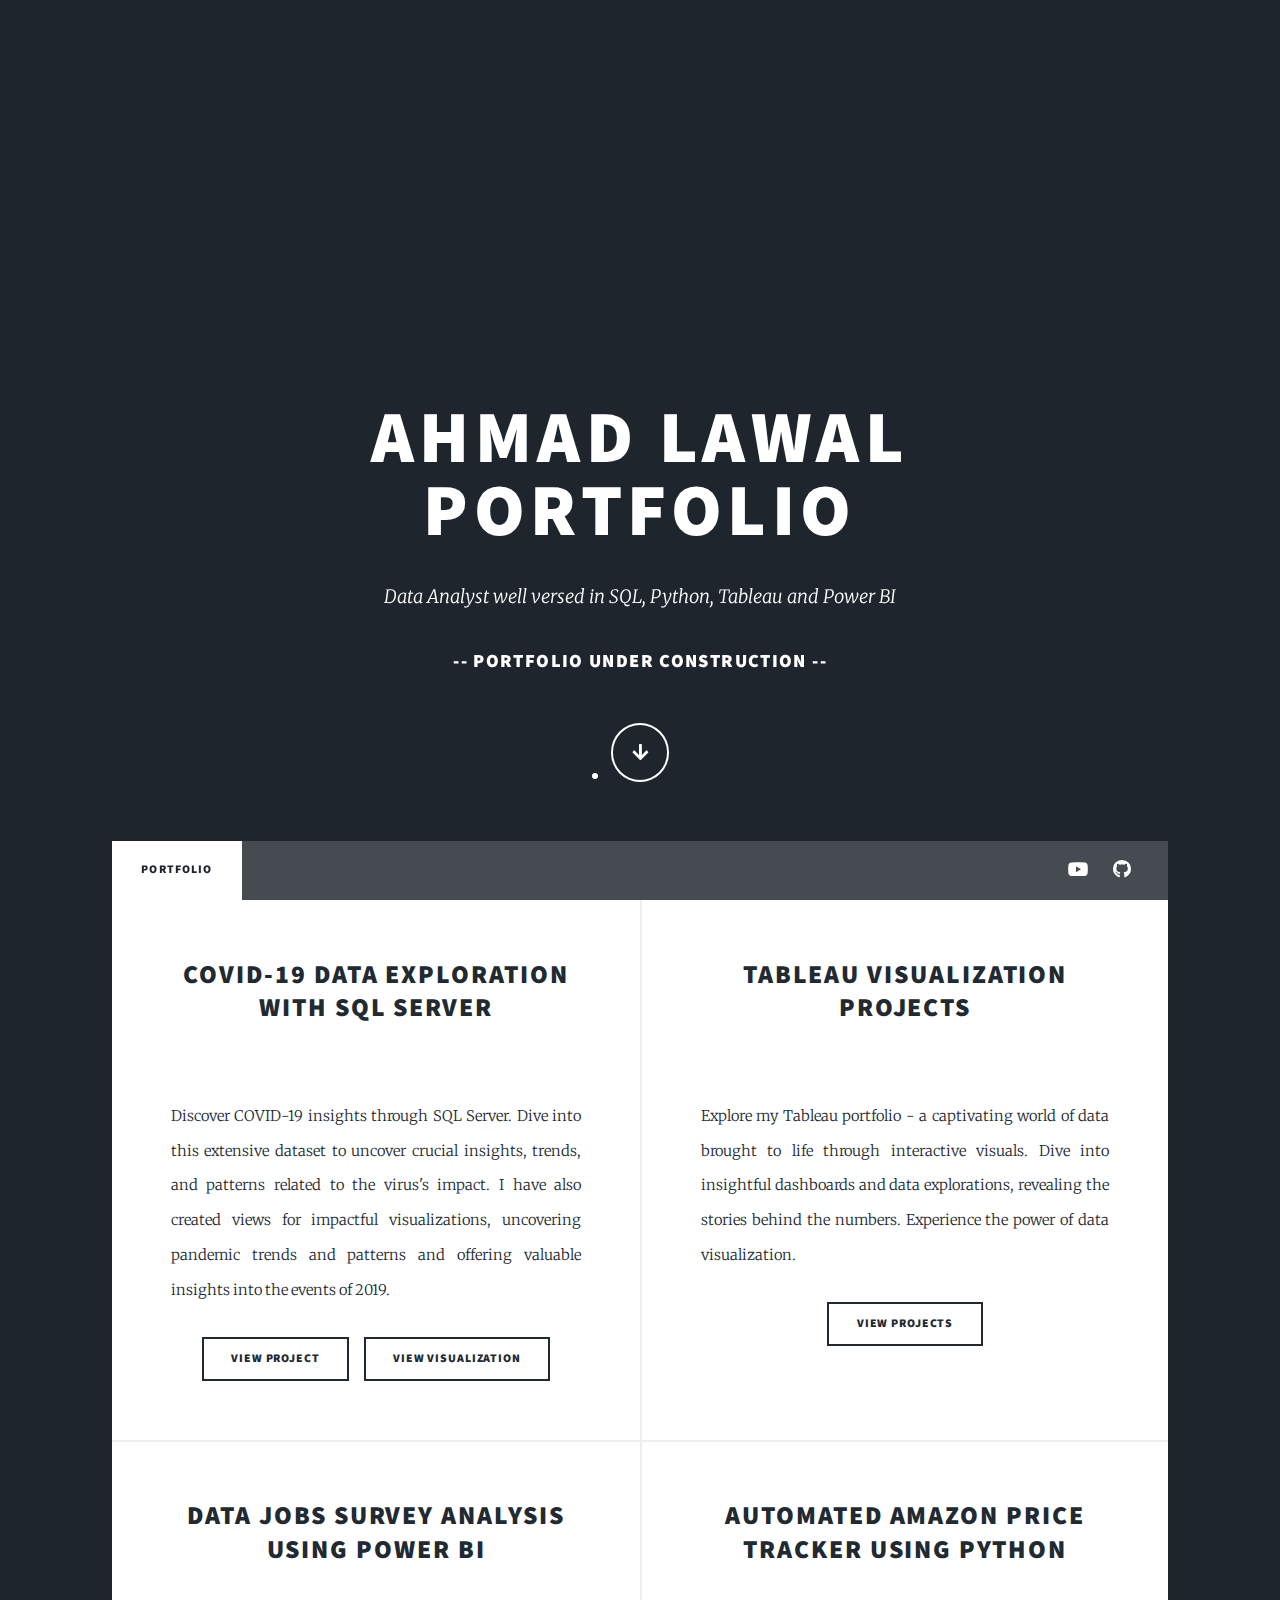
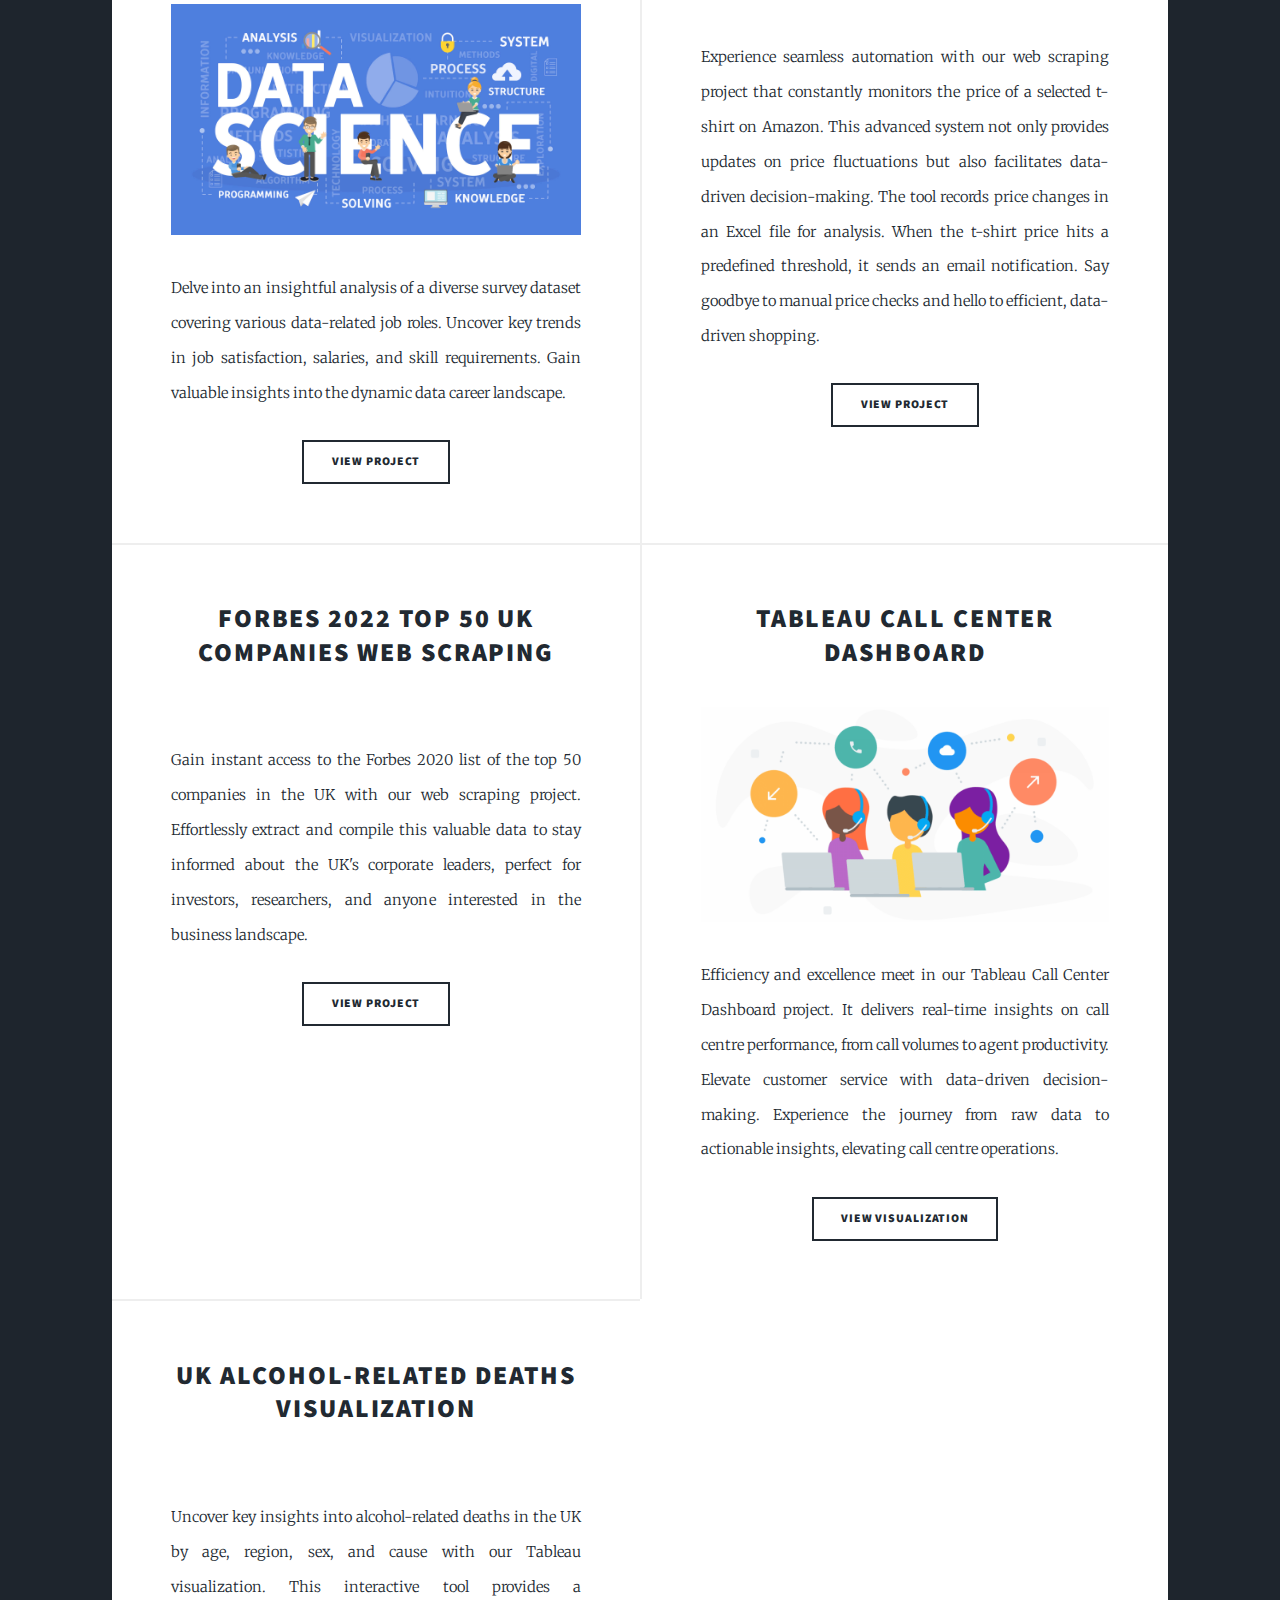
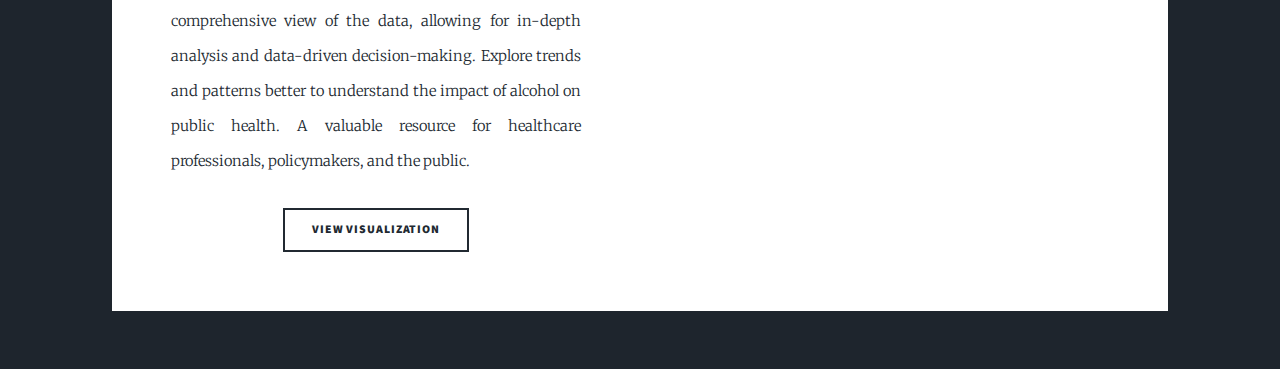
==== commit 62eb3322: "index.html" ====
--- a/index.html
+++ b/index.html
@@ -139,22 +139,35 @@
 						<li><a href="https://github.com/ameeguy/PortfolioProject/blob/main/ForbesCompaniesUK_webscraping.ipynb" class="button">View Project</a></li>
 					</ul>
 				</article>
-				
-				<article>
-					<header>
-						
-						<h2><a href="https://github.com/ameeguy/PortfolioProject/blob/main/Amazon_Web_Scraping.ipynb">Automated Amazon Price Tracker Using Python</a></h2>
-					</header>
-					<a href="https://github.com/ameeguy/PortfolioProject/blob/main/Amazon_Web_Scraping.ipynb" class="image fit"><img src="images/amazon.png" alt="" /></a>
-					<p>Experience seamless automation with our web scraping project that constantly monitors the price of a selected t-shirt on Amazon. 
-						This sophisticated system not only keeps you informed about price fluctuations but also empowers you with data-driven decision-making. 
-						The tool diligently records price changes in an Excel file for easy analysis, and when the t-shirt's price reaches your predefined threshold, 
-						it sends you a timely email notification. Say goodbye to manual price checks and hello to efficient, data-driven shopping.</p>
-					<ul class="actions special">
-						<li><a href="https://github.com/ameeguy/PortfolioProject/blob/main/Amazon_Web_Scraping.ipynb" class="button">View Project</a></li>
-					</ul>
-				</article>
-	<!-- 	
+
+				<article>
+					<header>
+						
+						<h2><a href="https://public.tableau.com/app/profile/ahmad.lawal/viz/CallCenterDashboard_16974071122300/Dashboard1">Tableau Call Center Dashboard</h2>
+					</header>
+					<a href="https://public.tableau.com/app/profile/ahmad.lawal/viz/CallCenterDashboard_16974071122300/Dashboard1" class="image fit"><img src="images/callcenter.png" alt="" /></a>
+					<p>Efficiency and excellence meet in our Tableau Call Center Dashboard project. It delivers real-time insights on 
+					call centre performance, from call volumes to agent productivity. Elevate customer service with data-driven 
+					decision-making. Experience the journey from raw data to actionable insights, elevating call centre operations.</p>
+					<ul class="actions special">
+						<li><a href="https://public.tableau.com/app/profile/ahmad.lawal/viz/CallCenterDashboard_16974071122300/Dashboard1" class="button">View Visualization</a></li>
+					</ul>
+				</article>
+				
+				<article>
+					<header>
+						
+						<h2><a href="https://public.tableau.com/app/profile/ahmad.lawal/viz/AlcoholrelateddeathinUK/Dashboard1">UK Alcohol-Related Deaths Visualization</a></h2>
+					</header>
+					<a href="https://public.tableau.com/app/profile/ahmad.lawal/viz/AlcoholrelateddeathinUK/Dashboard1" class="image fit"><img src="images/ukflag.jpg" alt="" /></a>
+					<p>Uncover key insights into alcohol-related deaths in the UK by age, region, sex, and cause with our Tableau visualization. This interactive tool provides 
+						a comprehensive view of the data, allowing for in-depth analysis and data-driven decision-making. Explore trends and patterns better to understand 
+						the impact of alcohol on public health. A valuable resource for healthcare professionals, policymakers, and the public.</p>
+					<ul class="actions special">
+						<li><a href="https://public.tableau.com/app/profile/ahmad.lawal/viz/AlcoholrelateddeathinUK/Dashboard1" class="button">View Visualization</a></li>
+					</ul>
+				</article>
+<!-- 		
 				<article>
 					<header>
 						
